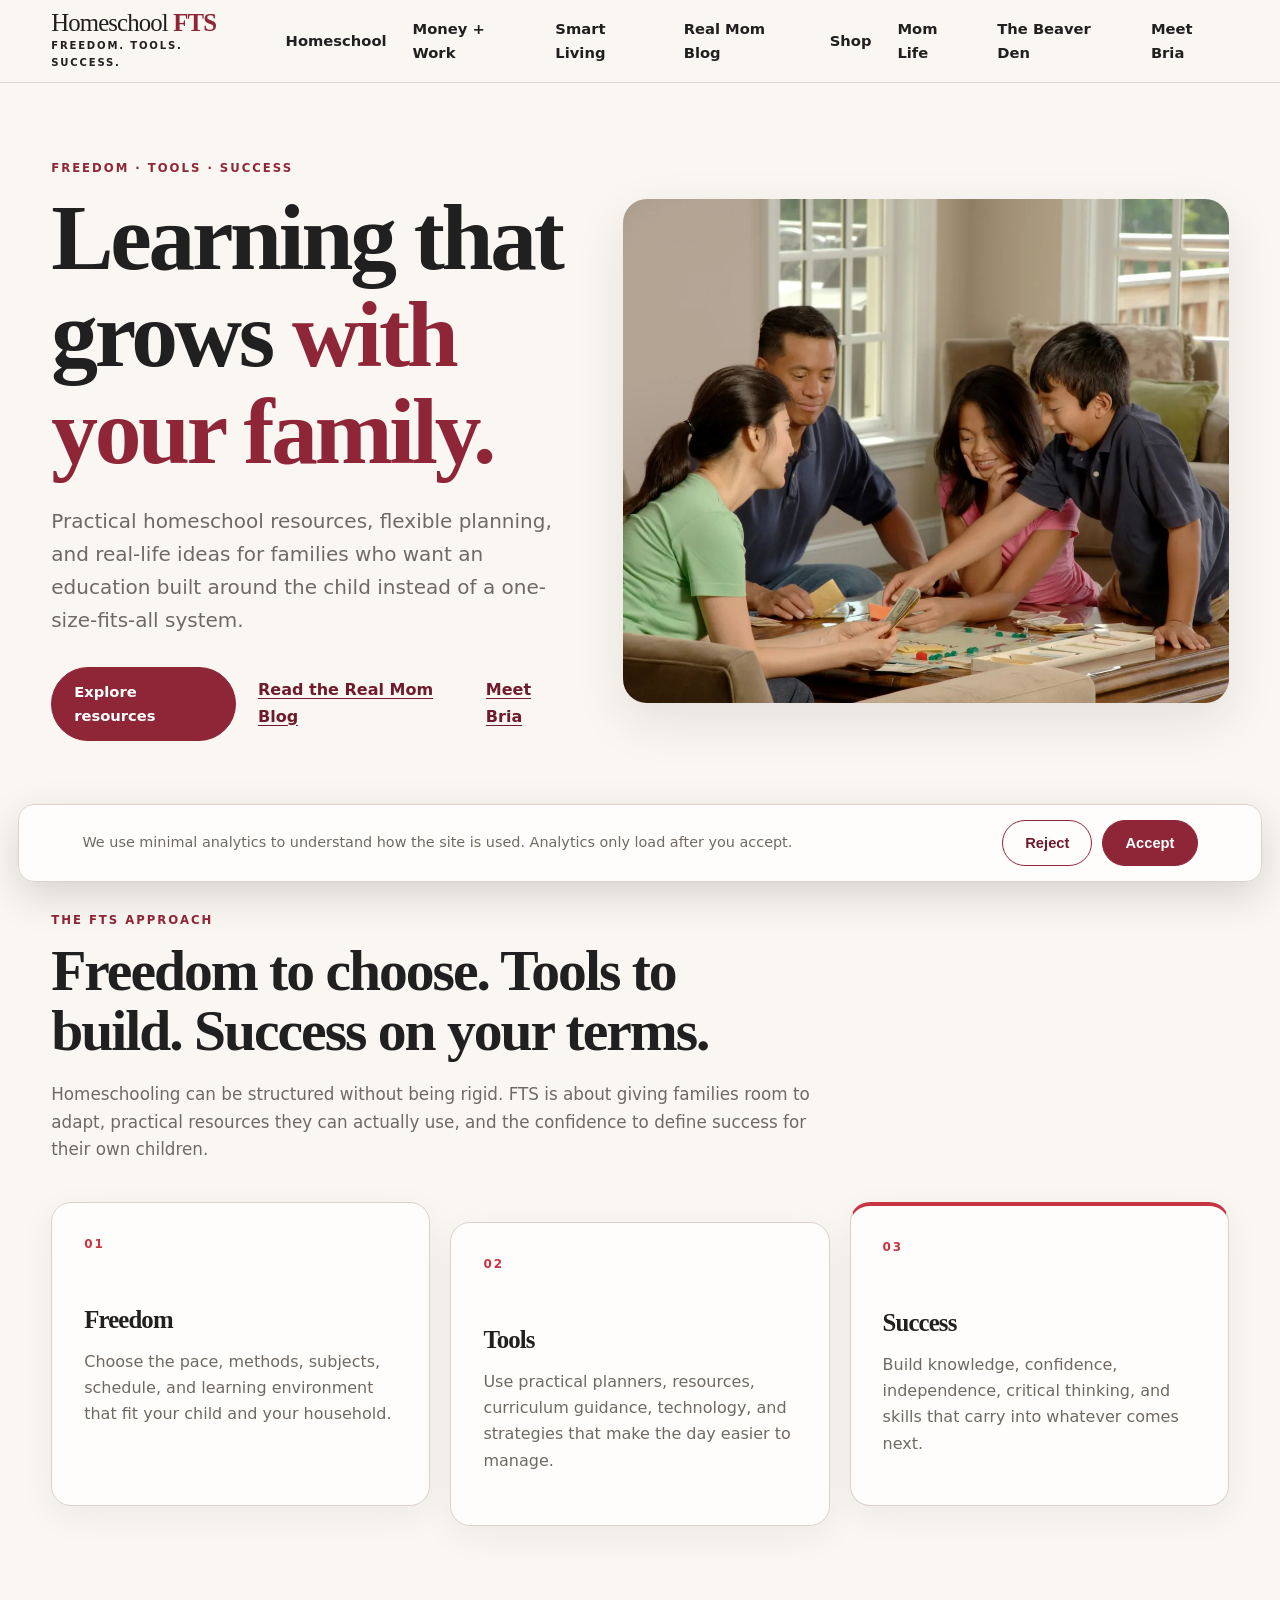
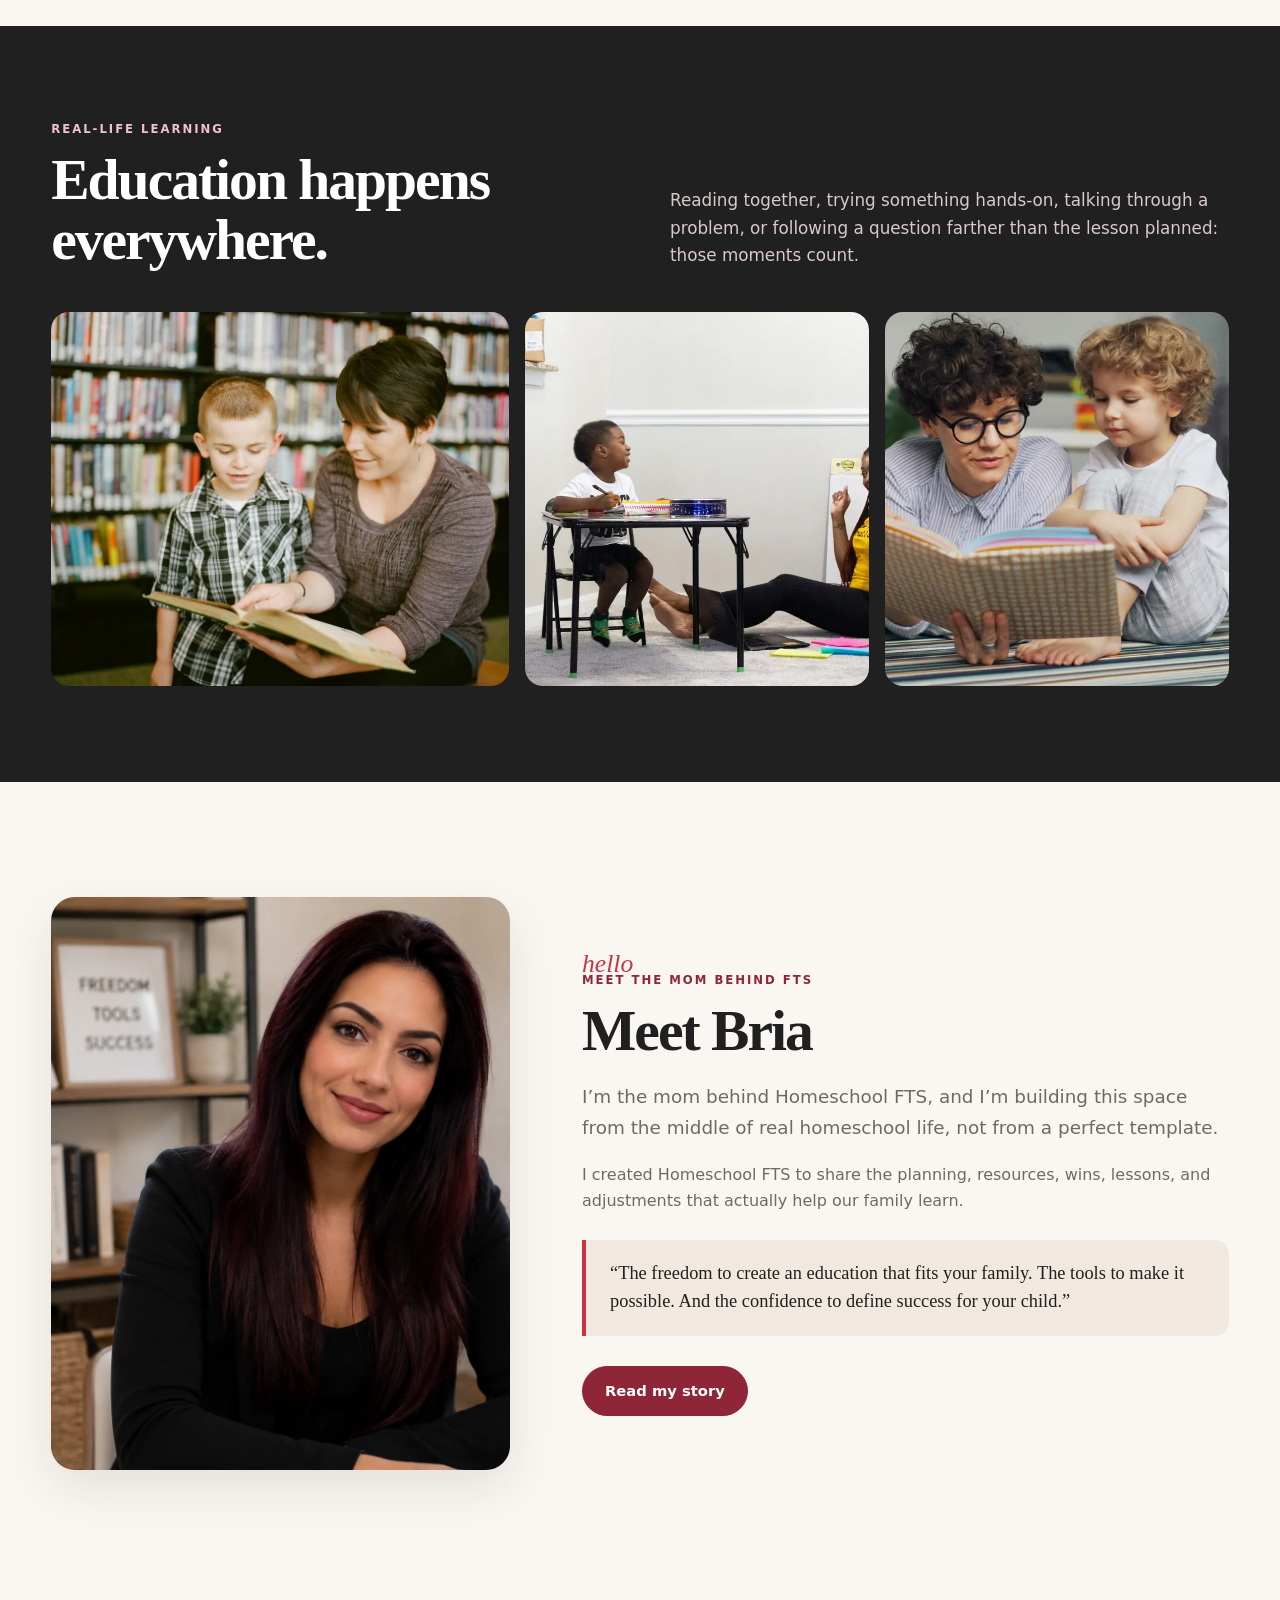
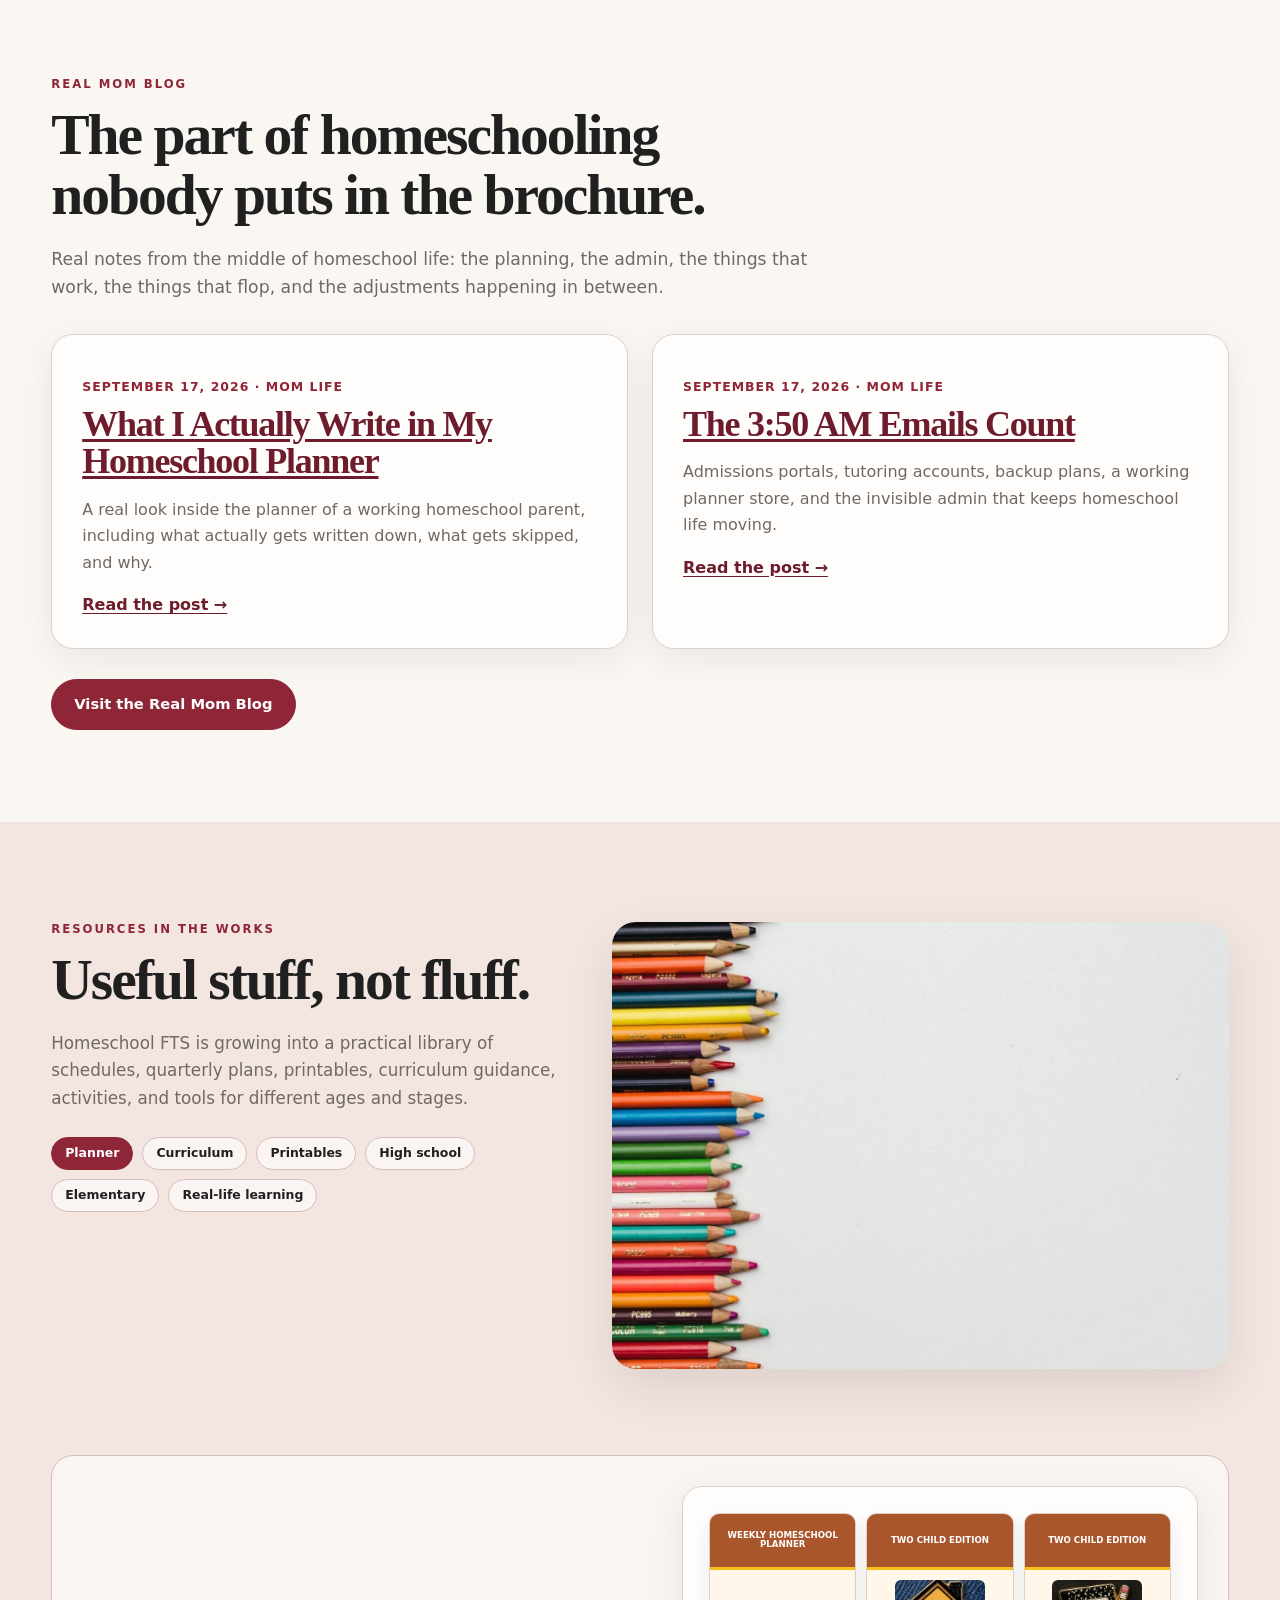
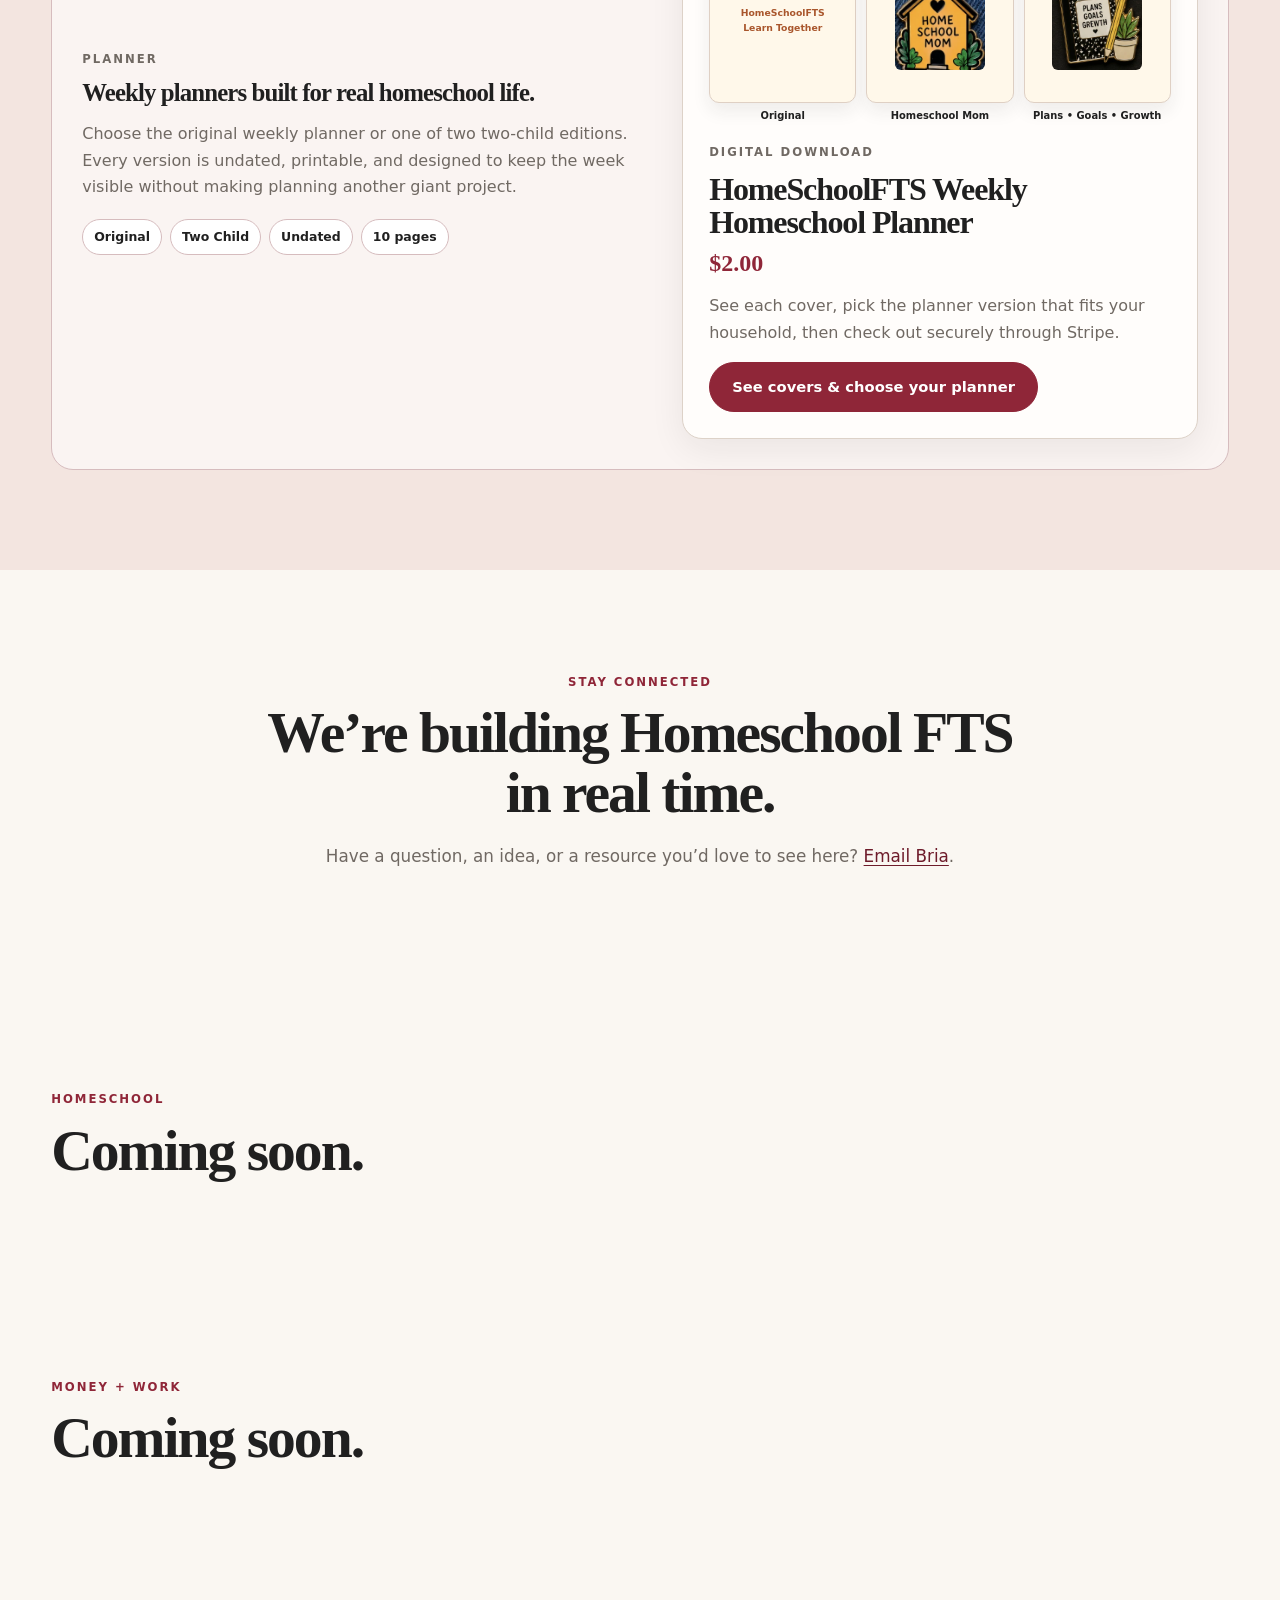
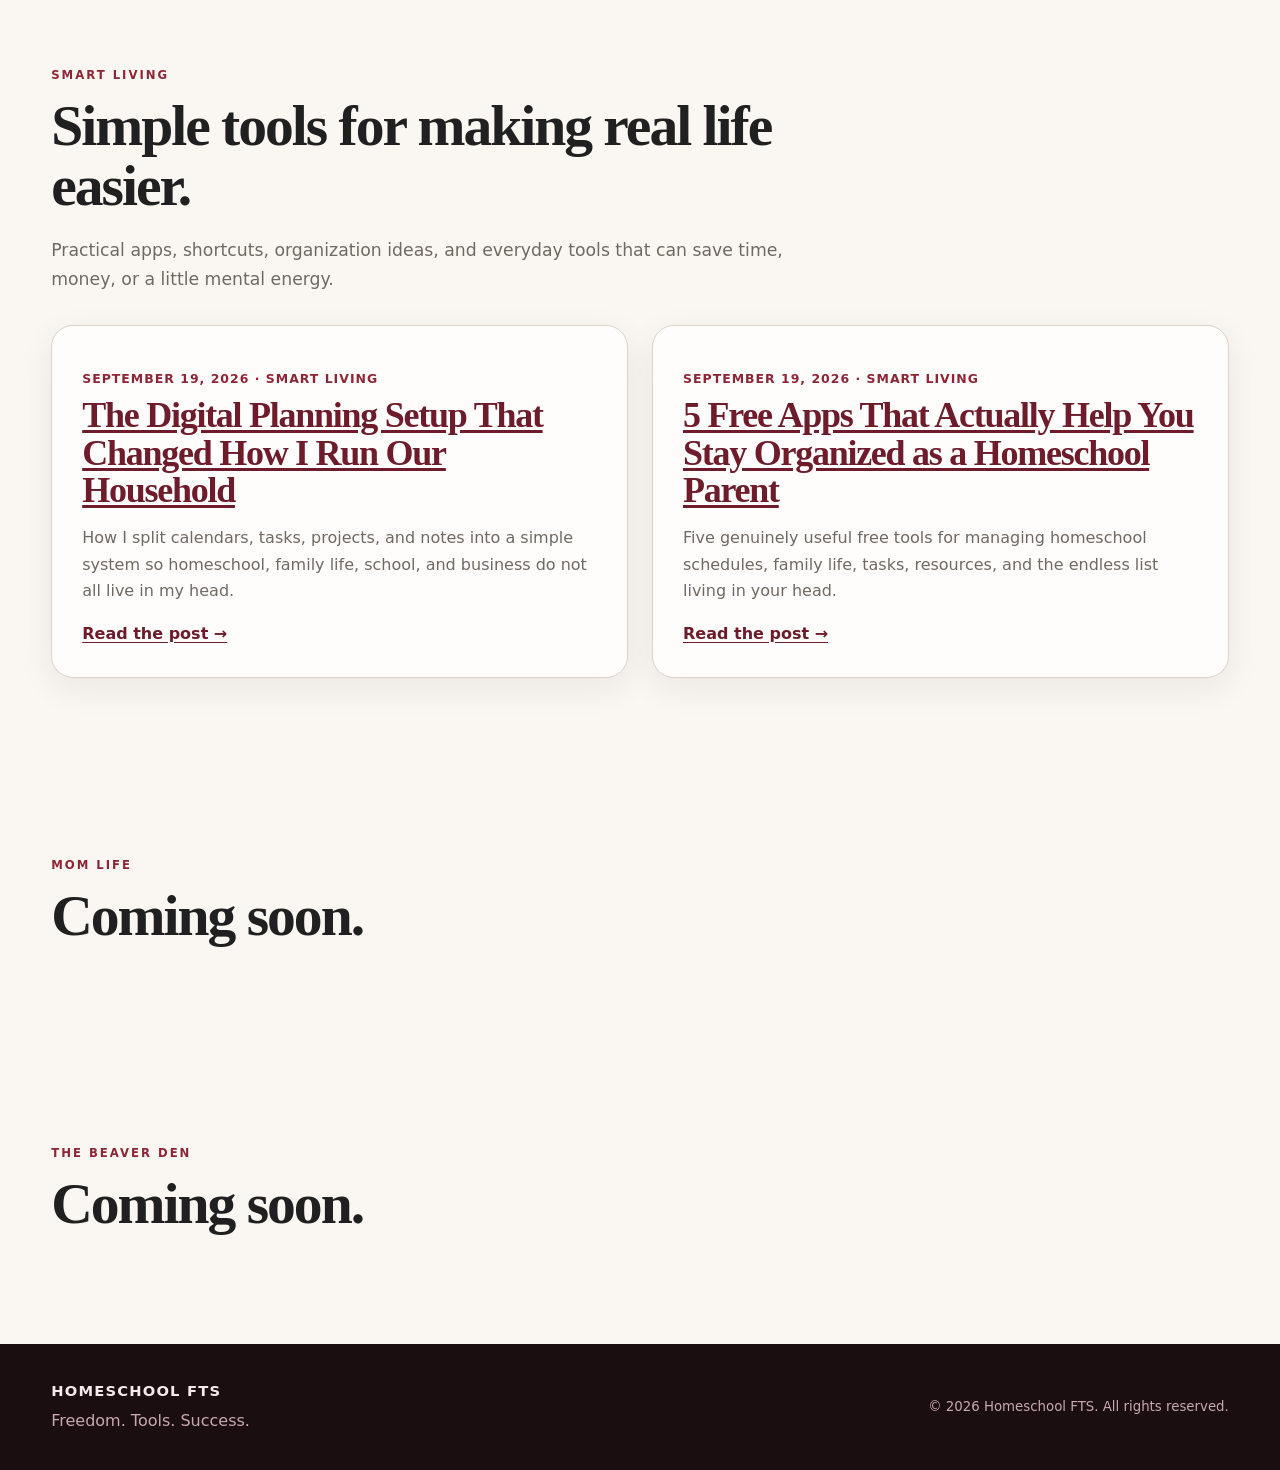
==== index.html @ 23684a12 "Feature digital planning post in Smart Living" ====
<!doctype html>
<html lang="en">
<head>
  <meta charset="utf-8">
  <meta name="viewport" content="width=device-width, initial-scale=1">
  <meta name="description" content="Homeschool FTS helps families build flexible, practical education around Freedom, Tools, and Success.">
  <link rel="canonical" href="https://homeschoolfts.com/">
  <meta name="theme-color" content="#152b26">

  <meta property="og:site_name" content="Homeschool FTS">
  <meta property="og:title" content="Homeschool FTS | Freedom. Tools. Success.">
  <meta property="og:description" content="Practical homeschooling built around your family, your child, and what actually works.">
  <meta property="og:type" content="website">
  <meta property="og:url" content="https://homeschoolfts.com/">
  <meta property="og:image" content="https://homeschoolfts.com/assets/images/og-image.jpg">
  <meta property="og:image:width" content="1200">
  <meta property="og:image:height" content="630">

  <meta name="twitter:card" content="summary_large_image">
  <meta name="twitter:title" content="Homeschool FTS | Freedom. Tools. Success.">
  <meta name="twitter:description" content="Practical homeschooling built around your family, your child, and what actually works.">
  <meta name="twitter:image" content="https://homeschoolfts.com/assets/images/og-image.jpg">

  <link rel="icon" href="/favicon.svg" type="image/svg+xml">
  <link rel="preload" href="/assets/css/style.css" as="style">
  <link rel="stylesheet" href="/assets/css/style.css">
  <title>Homeschool FTS | Freedom. Tools. Success.</title>
  <style>
    .resource-inner{align-items:start}
    .resource-tabs{display:flex;flex-wrap:wrap;gap:9px;margin:24px 0 0}
    .resource-tab{padding:8px 13px;border:1px solid #d6bcbe;border-radius:999px;background:rgba(255,255,255,.6);color:var(--ink);font:800 .78rem/1.2 Inter,ui-sans-serif,system-ui,-apple-system,BlinkMacSystemFont,"Segoe UI",sans-serif;cursor:pointer}
    .resource-tab[aria-selected="true"]{background:var(--burgundy);border-color:var(--burgundy);color:#fff}
    .resource-panel{grid-column:1/-1;margin-top:30px}
    .resource-panel[hidden]{display:none}
    .planner-panel{display:grid;grid-template-columns:1.05fr .95fr;gap:30px;align-items:center;padding:30px;background:rgba(255,255,255,.58);border:1px solid #d6bcbe;border-radius:22px}
    .planner-card{background:var(--surface);border:1px solid var(--line);border-radius:20px;padding:26px;box-shadow:0 10px 35px rgba(32,32,32,.07)}
    .planner-card h3{font-size:2rem;margin-bottom:8px}
    .planner-price{font:700 1.5rem/1 Georgia,"Times New Roman",serif;color:var(--burgundy);margin:12px 0 18px}
    .planner-badges{display:flex;flex-wrap:wrap;gap:8px;margin:18px 0}
    .planner-badges span{padding:7px 11px;border:1px solid #d6bcbe;border-radius:999px;background:#fff;color:var(--ink);font-size:.78rem;font-weight:800}
    .planner-card p,.planner-panel>div>p{color:var(--muted)}
    .planner-cover-strip{display:grid;grid-template-columns:repeat(3,1fr);gap:10px;margin:0 0 20px}.mini-planner{aspect-ratio:8.5/11;background:#fff8ea;border:1px solid #dfd0c4;border-radius:10px;overflow:hidden;box-shadow:0 8px 18px rgba(32,32,32,.08);position:relative}.mini-planner-top{height:30%;background:#a9562c;border-bottom:3px solid #f3bf19;color:#fff;display:grid;place-items:center;text-align:center;font-weight:900;font-size:.54rem;line-height:1.1;padding:5px}.mini-planner-body{padding:10px;display:grid;place-items:center}.mini-planner-body img{width:72%;aspect-ratio:1/1;object-fit:cover;border-radius:6px}.mini-planner.original .mini-planner-body{padding-top:24%;color:#a9562c;font-weight:900;font-size:.58rem;text-align:center}.mini-planner-label{display:block;text-align:center;font-size:.62rem;font-weight:800;margin-top:5px;color:var(--ink)}
    .future-panel{padding:28px;background:rgba(255,255,255,.45);border:1px dashed #d6bcbe;border-radius:18px;color:var(--muted)}
    .home-blog{padding:92px 0}
    .home-blog-head{max-width:780px}
    .home-blog-head p:last-child{color:var(--muted);font-size:1.08rem}
    .home-blog-grid{display:grid;grid-template-columns:repeat(2,minmax(0,1fr));gap:24px;margin-top:32px}
    .home-blog-card{background:var(--surface);border:1px solid var(--line);border-radius:22px;padding:30px;box-shadow:0 10px 35px rgba(32,32,32,.07)}
    .home-blog-card h3{font-size:clamp(1.65rem,3vw,2.25rem);margin:8px 0 12px}
    .home-blog-card p{color:var(--muted)}
    .home-blog-card .post-meta{font-size:.78rem;font-weight:800;letter-spacing:.08em;text-transform:uppercase;color:var(--burgundy);margin-bottom:8px}
    .home-blog-actions{margin-top:30px}
    @media(max-width:800px){.planner-panel,.home-blog-grid{grid-template-columns:1fr}}
  </style>
</head>
<body>
  <a class="skip-link" href="#content">Skip to content</a>

  <header class="site-header">
    <nav class="container site-nav" aria-label="Main navigation">
      <a class="brand" href="/" aria-label="Homeschool FTS home">
        <span class="brand-name">Homeschool <b>FTS</b></span>
        <span class="brand-tagline">Freedom. Tools. Success.</span>
      </a>
      <div class="nav-list">
        <a href="#homeschool">Homeschool</a>
        <a href="#money">Money + Work</a>
        <a href="#smart">Smart Living</a>
        <a href="/blog/">Real Mom Blog</a>
        <a href="/shop.html">Shop</a>
        <a href="#mom">Mom Life</a>
        <a href="#beaver-den">The Beaver Den</a>
        <a href="/about.html">Meet Bria</a>
      </div>
    </nav>
  </header>

  <main id="content">
    <section class="hero container" aria-labelledby="hero-title">
      <div class="hero-copy">
        <p class="eyebrow">FREEDOM · TOOLS · SUCCESS</p>
        <h1 id="hero-title">Learning that grows <em>with your family.</em></h1>
        <p class="lead">Practical homeschool resources, flexible planning, and real-life ideas for families who want an education built around the child instead of a one-size-fits-all system.</p>
        <div class="hero-actions">
          <a class="button" href="#resources">Explore resources</a>
          <a class="text-link" href="/blog/">Read the Real Mom Blog</a>
          <a class="text-link" href="/about.html">Meet Bria</a>
        </div>
      </div>
      <figure class="hero-photo media-frame">
        <img src="/assets/images/hero-family.webp" width="1400" height="1029" alt="A family learning together around a table at home" fetchpriority="high" decoding="async">
      </figure>
    </section>

    <section id="approach" class="pillars container" aria-labelledby="pillars-title">
      <div class="section-heading">
        <p class="eyebrow">THE FTS APPROACH</p>
        <h2 id="pillars-title">Freedom to choose. Tools to build. Success on your terms.</h2>
        <p>Homeschooling can be structured without being rigid. FTS is about giving families room to adapt, practical resources they can actually use, and the confidence to define success for their own children.</p>
      </div>

      <div class="grid pillars-grid">
        <article class="card pillar-card">
          <span class="card-number">01</span>
          <h3>Freedom</h3>
          <p>Choose the pace, methods, subjects, schedule, and learning environment that fit your child and your household.</p>
        </article>
        <article class="card pillar-card">
          <span class="card-number">02</span>
          <h3>Tools</h3>
          <p>Use practical planners, resources, curriculum guidance, technology, and strategies that make the day easier to manage.</p>
        </article>
        <article class="card pillar-card">
          <span class="card-number">03</span>
          <h3>Success</h3>
          <p>Build knowledge, confidence, independence, critical thinking, and skills that carry into whatever comes next.</p>
        </article>
      </div>
    </section>

    <section class="story-band" aria-labelledby="real-life-title">
      <div class="container story-intro">
        <div>
          <p class="eyebrow eyebrow-light">REAL-LIFE LEARNING</p>
          <h2 id="real-life-title">Education happens everywhere.</h2>
        </div>
        <p>Reading together, trying something hands-on, talking through a problem, or following a question farther than the lesson planned: those moments count.</p>
      </div>
      <div class="container photo-grid">
        <figure class="photo-tile photo-tile-tall">
          <img src="/assets/images/learning-library.webp" width="932" height="760" loading="lazy" decoding="async" alt="An adult reading a book with a child in a library">
        </figure>
        <figure class="photo-tile">
          <img src="/assets/images/learning-floor.webp" width="933" height="760" loading="lazy" decoding="async" alt="An adult and child doing a hands-on learning activity together">
        </figure>
        <figure class="photo-tile">
          <img src="/assets/images/learning-reading.webp" width="1000" height="563" loading="lazy" decoding="async" alt="An adult reading a colorful book with a young child at home">
        </figure>
      </div>
    </section>

    <section class="meet container" aria-labelledby="meet-title">
      <figure class="meet-photo media-frame">
        <img src="/assets/images/bria.webp" width="960" height="1200" loading="lazy" decoding="async" alt="Bria, founder of Homeschool FTS, seated in a warm home office">
      </figure>
      <div class="meet-copy">
        <p class="script-accent" aria-hidden="true">hello</p>
        <p class="eyebrow">MEET THE MOM BEHIND FTS</p>
        <h2 id="meet-title">Meet Bria</h2>
        <p class="intro-line">I’m the mom behind Homeschool FTS, and I’m building this space from the middle of real homeschool life, not from a perfect template.</p>
        <p>I created Homeschool FTS to share the planning, resources, wins, lessons, and adjustments that actually help our family learn.</p>
        <blockquote>“The freedom to create an education that fits your family. The tools to make it possible. And the confidence to define success for your child.”</blockquote>
        <a class="button" href="/about.html">Read my story</a>
      </div>
    </section>

    <section class="home-blog container" aria-labelledby="home-blog-title">
      <div class="home-blog-head">
        <p class="eyebrow">REAL MOM BLOG</p>
        <h2 id="home-blog-title">The part of homeschooling nobody puts in the brochure.</h2>
        <p>Real notes from the middle of homeschool life: the planning, the admin, the things that work, the things that flop, and the adjustments happening in between.</p>
      </div>
      <div class="home-blog-grid">
        <article class="home-blog-card">
          <p class="post-meta">September 17, 2026 · Mom Life</p>
          <h3><a href="/blog/what-i-actually-write-in-my-homeschool-planner.html">What I Actually Write in My Homeschool Planner</a></h3>
          <p>A real look inside the planner of a working homeschool parent, including what actually gets written down, what gets skipped, and why.</p>
          <a class="text-link" href="/blog/what-i-actually-write-in-my-homeschool-planner.html">Read the post →</a>
        </article>
        <article class="home-blog-card">
          <p class="post-meta">September 17, 2026 · Mom Life</p>
          <h3><a href="/blog/the-350-am-emails-count.html">The 3:50 AM Emails Count</a></h3>
          <p>Admissions portals, tutoring accounts, backup plans, a working planner store, and the invisible admin that keeps homeschool life moving.</p>
          <a class="text-link" href="/blog/the-350-am-emails-count.html">Read the post →</a>
        </article>
      </div>
      <div class="home-blog-actions">
        <a class="button" href="/blog/">Visit the Real Mom Blog</a>
      </div>
    </section>

    <section id="resources" class="resource-feature" aria-labelledby="resources-title">
      <div class="container resource-inner">
        <div class="resource-copy">
          <p class="eyebrow">RESOURCES IN THE WORKS</p>
          <h2 id="resources-title">Useful stuff, not fluff.</h2>
          <p>Homeschool FTS is growing into a practical library of schedules, quarterly plans, printables, curriculum guidance, activities, and tools for different ages and stages.</p>
          <div class="resource-tabs" role="tablist" aria-label="Resource categories">
            <button class="resource-tab" id="tab-planner" type="button" role="tab" aria-selected="true" aria-controls="panel-planner">Planner</button>
            <button class="resource-tab" id="tab-curriculum" type="button" role="tab" aria-selected="false" aria-controls="panel-curriculum">Curriculum</button>
            <button class="resource-tab" id="tab-printables" type="button" role="tab" aria-selected="false" aria-controls="panel-printables">Printables</button>
            <button class="resource-tab" id="tab-highschool" type="button" role="tab" aria-selected="false" aria-controls="panel-highschool">High school</button>
            <button class="resource-tab" id="tab-elementary" type="button" role="tab" aria-selected="false" aria-controls="panel-elementary">Elementary</button>
            <button class="resource-tab" id="tab-reallife" type="button" role="tab" aria-selected="false" aria-controls="panel-reallife">Real-life learning</button>
          </div>
        </div>
        <figure class="resource-photo media-frame">
          <img src="/assets/images/pencils.webp" width="1400" height="933" loading="lazy" decoding="async" alt="Colorful pencils arranged beside a clean white workspace">
        </figure>

        <div class="resource-panel" id="panel-planner" role="tabpanel" aria-labelledby="tab-planner">
          <div class="planner-panel">
            <div>
              <p class="eyebrow">PLANNER</p>
              <h3>Weekly planners built for real homeschool life.</h3>
              <p>Choose the original weekly planner or one of two two-child editions. Every version is undated, printable, and designed to keep the week visible without making planning another giant project.</p>
              <div class="planner-badges"><span>Original</span><span>Two Child</span><span>Undated</span><span>10 pages</span></div>
            </div>
            <article class="planner-card">
              <div class="planner-cover-strip" aria-label="Planner cover previews">
                <div><div class="mini-planner original"><div class="mini-planner-top">WEEKLY HOMESCHOOL PLANNER</div><div class="mini-planner-body">HomeSchoolFTS<br>Learn Together</div></div><span class="mini-planner-label">Original</span></div>
                <div><div class="mini-planner"><div class="mini-planner-top">TWO CHILD EDITION</div><div class="mini-planner-body"><img src="/assets/images/pin-homeschool-mom.webp" alt="Homeschool Mom planner cover art"></div></div><span class="mini-planner-label">Homeschool Mom</span></div>
                <div><div class="mini-planner"><div class="mini-planner-top">TWO CHILD EDITION</div><div class="mini-planner-body"><img src="/assets/images/pin-goals-growth.webp" alt="Plans Goals Growth planner cover art"></div></div><span class="mini-planner-label">Plans • Goals • Growth</span></div>
              </div>
              <p class="eyebrow">DIGITAL DOWNLOAD</p>
              <h3>HomeSchoolFTS Weekly Homeschool Planner</h3>
              <div class="planner-price">$2.00</div>
              <p>See each cover, pick the planner version that fits your household, then check out securely through Stripe.</p>
              <a class="button" href="/shop.html">See covers & choose your planner</a>
            </article>
          </div>
        </div>
        <div class="resource-panel" id="panel-curriculum" role="tabpanel" aria-labelledby="tab-curriculum" hidden>
          <div class="planner-panel">
            <div>
              <p class="eyebrow">CURRICULUM · GRADE 3 GEOGRAPHY</p>
              <h3>Explore the world one section at a time.</h3>
              <p>This complete 12-page curriculum pack is built for curious explorers ages 8–9. It covers continents and oceans, continent deep dives, Antarctica, landforms and bodies of water, geography vocabulary, compass directions, map keys, map scale, and a final review quiz with an answer key.</p>
              <div class="planner-badges"><span>Grade 3</span><span>Ages 8–9</span><span>12 pages</span><span>Printable PDF</span><span>Answer key</span></div>
            </div>
            <article class="planner-card">
              <div class="planner-cover-strip" aria-label="Grade 3 Geography curriculum preview">
                <div><div class="mini-planner original"><div class="mini-planner-top">GRADE 3 GEOGRAPHY</div><div class="mini-planner-body">Complete Curriculum Pack<br><br>Ages 8–9</div></div><span class="mini-planner-label">Digital curriculum</span></div>
              </div>
              <p class="eyebrow">DIGITAL CURRICULUM DOWNLOAD</p>
              <h3>Grade 3 Geography Complete Curriculum Pack</h3>
              <div class="planner-price">$10.00</div>
              <p>Continents, oceans, landmarks, landforms, map skills, vocabulary, practice activities, a 30-question final review, and a parent answer key in one printable pack.</p>
              <a class="button" href="https://buy.stripe.com/5kQ9AT3Xucql2aDeiSaIM05">Buy Grade 3 Geography for $10</a>
            </article>
          </div>
        </div>
        <div class="resource-panel" id="panel-printables" role="tabpanel" aria-labelledby="tab-printables" hidden>
          <article class="planner-card">
            <p class="eyebrow">PRINTABLES · FREE PREVIEW</p>
            <h3>Grade 3 Geography Mini Pack</h3>
            <p>Try a free 3-page preview with a continents and oceans reference, a continent-labeling activity, and a true-or-false geography quiz.</p>
            <div class="planner-badges"><span>Grade 3</span><span>3 pages</span><span>Free PDF</span><span>Geography</span></div>
            <a class="button" href="/assets/downloads/grade-3-geography-mini-pack-preview.pdf" download>Download the free mini pack</a>
          </article>
        </div>
        <div class="resource-panel" id="panel-highschool" role="tabpanel" aria-labelledby="tab-highschool" hidden>
          <article class="planner-card">
            <p class="eyebrow">HIGH SCHOOL · FREE PRINTABLE</p>
            <h3>High School Credit Tracker</h3>
            <p>Keep yearly credit totals for grades 9–12, your graduation goal, and notes together in one printable tracker.</p>
            <div class="planner-badges"><span>Grades 9–12</span><span>2-page PDF</span><span>Free download</span></div>
            <a class="button" href="/assets/downloads/high-school-credit-tracker.pdf" download>Download the credit tracker (PDF)</a>
          </article>
        </div>
        <div class="resource-panel future-panel" id="panel-elementary" role="tabpanel" aria-labelledby="tab-elementary" hidden>Elementary resources are in the works.</div>
        <div class="resource-panel future-panel" id="panel-reallife" role="tabpanel" aria-labelledby="tab-reallife" hidden>Real-life learning resources are in the works.</div>
      </div>
    </section>

    <section id="contact" class="contact container">
      <p class="eyebrow">STAY CONNECTED</p>
      <h2>We’re building Homeschool FTS in real time.</h2>
      <p>Have a question, an idea, or a resource you’d love to see here? <a href="mailto:BriaS@HomeSchoolFTS.com">Email Bria</a>.</p>
    </section>

    <section id="homeschool" class="section container">
      <p class="eyebrow">HOMESCHOOL</p>
      <h2>Coming soon.</h2>
    </section>

    <section id="money" class="section container">
      <p class="eyebrow">MONEY + WORK</p>
      <h2>Coming soon.</h2>
    </section>

    <section id="smart" class="section container" aria-labelledby="smart-title">
      <div class="home-blog-head">
        <p class="eyebrow">SMART LIVING</p>
        <h2 id="smart-title">Simple tools for making real life easier.</h2>
        <p>Practical apps, shortcuts, organization ideas, and everyday tools that can save time, money, or a little mental energy.</p>
      </div>
      <div class="home-blog-grid">
        <article class="home-blog-card">
          <p class="post-meta">September 19, 2026 · Smart Living</p>
          <h3><a href="/smart-living/digital-planning-setup-household.html">The Digital Planning Setup That Changed How I Run Our Household</a></h3>
          <p>How I split calendars, tasks, projects, and notes into a simple system so homeschool, family life, school, and business do not all live in my head.</p>
          <a class="text-link" href="/smart-living/digital-planning-setup-household.html">Read the post →</a>
        </article>
        <article class="home-blog-card">
          <p class="post-meta">September 19, 2026 · Smart Living</p>
          <h3><a href="/smart-living/5-free-apps-homeschool-parents-organized.html">5 Free Apps That Actually Help You Stay Organized as a Homeschool Parent</a></h3>
          <p>Five genuinely useful free tools for managing homeschool schedules, family life, tasks, resources, and the endless list living in your head.</p>
          <a class="text-link" href="/smart-living/5-free-apps-homeschool-parents-organized.html">Read the post →</a>
        </article>
      </div>
    </section>

    <section id="mom" class="section container">
      <p class="eyebrow">MOM LIFE</p>
      <h2>Coming soon.</h2>
    </section>

    <section id="beaver-den" class="section container">
      <p class="eyebrow">THE BEAVER DEN</p>
      <h2>Coming soon.</h2>
    </section>
  </main>

  <footer class="footer">
    <div class="container footer-inner">
      <div>
        <strong>HOMESCHOOL FTS</strong>
        <span>Freedom. Tools. Success.</span>
      </div>
      <small>© 2026 Homeschool FTS. All rights reserved.</small>
    </div>
  </footer>

  <script type="application/ld+json">
  {
    "@context": "https://schema.org",
    "@type": "Organization",
    "name": "Homeschool FTS",
    "url": "https://homeschoolfts.com",
    "email": "mailto:BriaS@HomeSchoolFTS.com"
  }
  </script>

  <div id="cookie-consent" class="cookie-consent" aria-live="polite" hidden>
    <div class="cookie-inner container">
      <p>We use minimal analytics to understand how the site is used. Analytics only load after you accept.</p>
      <div class="cookie-actions">
        <button id="cookie-reject" class="button button-secondary" type="button">Reject</button>
        <button id="cookie-accept" class="button" type="button">Accept</button>
      </div>
    </div>
  </div>

  <script>
    (() => {
      const tabs = [...document.querySelectorAll('.resource-tab')];
      const panels = [...document.querySelectorAll('.resource-panel')];
      tabs.forEach((tab) => {
        tab.addEventListener('click', () => {
          tabs.forEach((item) => item.setAttribute('aria-selected', String(item === tab)));
          panels.forEach((panel) => { panel.hidden = panel.id !== tab.getAttribute('aria-controls'); });
        });
      });

      const id = 'G-YSH75MQR8G';
      const key = 'homeschoolfts_analytics';
      const banner = document.getElementById('cookie-consent');
      const loadAnalytics = () => {
        if (window.gtagLoaded) return;
        const script = document.createElement('script');
        script.src = `https://www.googletagmanager.com/gtag/js?id=${id}`;
        script.async = true;
        document.head.appendChild(script);
        window.dataLayer = window.dataLayer || [];
        window.gtag = (...args) => window.dataLayer.push(args);
        window.gtag('js', new Date());
        window.gtag('config', id, { anonymize_ip: true });
        window.gtagLoaded = true;
      };
      const consent = localStorage.getItem(key);
      if (consent === 'granted') loadAnalytics();
      else if (consent !== 'denied') banner.hidden = false;
      document.getElementById('cookie-accept').addEventListener('click', () => {
        localStorage.setItem(key, 'granted');
        loadAnalytics();
        banner.hidden = true;
      });
      document.getElementById('cookie-reject').addEventListener('click', () => {
        localStorage.setItem(key, 'denied');
        banner.hidden = true;
      });
    })();
  </script>
</body>
</html>
---- assets/css/style.css ----
:root {
  --cream: #faf7f2;
  --surface: #fffdfb;
  --surface-2: #f1e9df;
  --ink: #202020;
  --text: #2b2320;
  --muted: #706963;
  --burgundy: #8f2638;
  --burgundy-dark: #6e1c2b;
  --red: #c73545;
  --rose-soft: #f0c2c8;
  --line: #ddd2c8;
  --white: #ffffff;
  --max: 1180px;
  --radius: 24px;
  --shadow: 0 18px 50px rgba(32, 32, 32, .1);
}

* { box-sizing: border-box; }
html { scroll-behavior: smooth; }
body {
  margin: 0;
  background: var(--cream);
  color: var(--text);
  font-family: Inter, ui-sans-serif, system-ui, -apple-system, BlinkMacSystemFont, "Segoe UI", sans-serif;
  line-height: 1.65;
  text-rendering: optimizeLegibility;
}
img { display: block; max-width: 100%; height: auto; }
figure { margin: 0; }
a { color: var(--burgundy-dark); text-underline-offset: 3px; }
a:hover, a:focus-visible { color: var(--burgundy); }
button, a { -webkit-tap-highlight-color: transparent; }
.container { width: min(92%, var(--max)); margin-inline: auto; }

.skip-link {
  position: absolute;
  left: -9999px;
  top: 10px;
  z-index: 100;
}
.skip-link:focus {
  left: 10px;
  padding: 8px 12px;
  background: var(--ink);
  color: #fff;
  border-radius: 8px;
}

.site-header {
  position: sticky;
  top: 0;
  z-index: 30;
  background: rgba(250, 247, 242, .94);
  border-bottom: 1px solid rgba(221, 210, 200, .85);
  backdrop-filter: blur(12px);
}
.site-nav {
  min-height: 82px;
  display: flex;
  align-items: center;
  justify-content: space-between;
  gap: 32px;
}
.brand {
  display: inline-grid;
  gap: 2px;
  color: var(--ink);
  text-decoration: none;
}
.brand-name {
  font: 500 1.55rem/1.05 Georgia, "Times New Roman", serif;
  letter-spacing: -.035em;
}
.brand-name b { color: var(--burgundy); font-weight: 600; }
.brand-tagline {
  font-size: .63rem;
  font-weight: 800;
  letter-spacing: .18em;
  text-transform: uppercase;
}
.nav-list { display: flex; align-items: center; gap: 26px; }
.nav-list a {
  color: var(--ink);
  font-size: .92rem;
  font-weight: 700;
  text-decoration: none;
  position: relative;
}
.nav-list a::after {
  content: "";
  position: absolute;
  left: 0;
  right: 100%;
  bottom: -6px;
  height: 1px;
  background: var(--red);
  transition: right .3s ease;
}
.nav-list a:hover::after { right: 0; }
.nav-list a[aria-current="page"], .nav-list a:hover { color: var(--red); }

h1, h2, h3 {
  margin-top: 0;
  color: var(--ink);
  font-family: Georgia, "Times New Roman", serif;
  line-height: 1.04;
  letter-spacing: -.035em;
}
h1 { font-size: clamp(3.1rem, 7.3vw, 6.4rem); margin-bottom: 24px; }
h2 { font-size: clamp(2.2rem, 4.5vw, 4rem); margin-bottom: 20px; }
h3 { font-size: 1.55rem; margin-bottom: 10px; }
h1 em { color: var(--burgundy); font-style: normal; }
.eyebrow {
  margin: 0 0 14px;
  color: var(--burgundy);
  font-size: .73rem;
  font-weight: 900;
  line-height: 1.2;
  letter-spacing: .17em;
  text-transform: uppercase;
}
.eyebrow-light { color: #f0c2c8; }
.script-accent {
  margin: 0 0 -4px;
  color: var(--red);
  font: italic 1.6rem/1 Georgia, "Times New Roman", serif;
}
.lead { color: var(--muted); font-size: clamp(1.06rem, 1.8vw, 1.25rem); }

.button {
  display: inline-flex;
  align-items: center;
  justify-content: center;
  min-height: 46px;
  padding: 12px 22px;
  border: 1px solid var(--burgundy);
  border-radius: 999px;
  background: var(--burgundy);
  color: #fff;
  font-size: .92rem;
  font-weight: 800;
  text-decoration: none;
  cursor: pointer;
  transition: transform .25s cubic-bezier(.2,.8,.2,1), background-color .25s ease, border-color .25s ease, box-shadow .25s ease;
}
.button:hover, .button:focus-visible {
  background: var(--red);
  border-color: var(--red);
  color: #fff;
  transform: translateY(-3px);
  box-shadow: 0 10px 25px rgba(143,38,56,.22);
}
.button-secondary { background: transparent; color: var(--burgundy-dark); }
.button-secondary:hover, .button-secondary:focus-visible { background: var(--surface-2); color: var(--ink); }
.text-link { font-weight: 800; }
.media-frame { overflow: hidden; border-radius: var(--radius); box-shadow: var(--shadow); }
.media-frame img { width: 100%; height: 100%; object-fit: cover; }

.hero {
  min-height: 690px;
  padding: 78px 0 100px;
  display: grid;
  grid-template-columns: .92fr 1.08fr;
  gap: 56px;
  align-items: center;
  perspective: 1200px;
}
.hero-copy { max-width: 600px; }
.hero .lead { margin: 0 0 30px; }
.hero-actions { display: flex; align-items: center; gap: 22px; }
.hero-photo {
  aspect-ratio: 1.2 / 1;
  animation: heroFloat 7s ease-in-out infinite;
  transition: transform .5s cubic-bezier(.2,.8,.2,1), box-shadow .5s ease;
}
.hero-photo:hover {
  transform: translateY(-6px) scale(1.015);
  box-shadow: 0 26px 60px rgba(32,32,32,.16);
}
.hero-photo img { object-position: center; transition: transform .6s ease; }
.hero-photo:hover img { transform: scale(1.04); }

@keyframes heroFloat {
  0%, 100% { transform: translateY(0); }
  50% { transform: translateY(-10px); }
}

.pillars { padding: 72px 0 120px; }
.section-heading { max-width: 760px; margin-bottom: 38px; }
.section-heading > p:last-child { color: var(--muted); font-size: 1.05rem; }
.grid { display: grid; }
.pillars-grid { grid-template-columns: repeat(3, 1fr); gap: 20px; }
.card {
  background: var(--surface);
  border: 1px solid var(--line);
  border-radius: 20px;
  box-shadow: 0 10px 35px rgba(32, 32, 32, .06);
  transition: transform .4s cubic-bezier(.2,.8,.2,1), box-shadow .4s ease;
}
.pillar-card { min-height: 285px; padding: 32px; }
.pillar-card:nth-child(2) { transform: translateY(20px); }
.pillar-card:nth-child(3) { border-top: 4px solid var(--red); }
.pillar-card:hover {
  transform: translateY(-8px);
  box-shadow: 0 20px 45px rgba(143,38,56,.14);
}
.pillar-card:nth-child(2):hover { transform: translateY(12px); }
.card-number {
  display: block;
  margin-bottom: 52px;
  color: var(--red);
  font-size: .75rem;
  font-weight: 900;
  letter-spacing: .16em;
}
.pillar-card p { color: var(--muted); }

.story-band { padding: 96px 0; background: var(--ink); color: #f2e6e6; }
.story-intro {
  display: grid;
  grid-template-columns: 1fr 1fr;
  gap: 60px;
  align-items: end;
  margin-bottom: 42px;
}
.story-intro h2 { margin-bottom: 0; color: #fff; }
.story-intro > p { margin: 0; color: #d9c9c9; font-size: 1.05rem; }
.photo-grid {
  display: grid;
  grid-template-columns: 1.2fr .9fr .9fr;
  gap: 16px;
}
.photo-tile { min-height: 340px; overflow: hidden; border-radius: 18px; }
.photo-tile img { width: 100%; height: 100%; object-fit: cover; transition: transform .5s cubic-bezier(.2,.8,.2,1); }
.photo-tile:hover img { transform: scale(1.06) rotate(.3deg); }
.photo-tile-tall img { object-position: center; }

.meet {
  padding: 115px 0;
  display: grid;
  grid-template-columns: .83fr 1.17fr;
  gap: 72px;
  align-items: center;
}
.meet-photo {
  aspect-ratio: 4 / 5;
  transition: transform .5s cubic-bezier(.2,.8,.2,1), box-shadow .5s ease;
}
.meet-photo:hover {
  transform: translateY(-6px);
  box-shadow: 0 24px 55px rgba(32,32,32,.15);
}
.meet-photo img { object-position: center top; }
.meet-copy { max-width: 650px; }
.meet-copy h2 { margin-bottom: 22px; }
.intro-line { font-size: 1.15rem; color: var(--ink); }
.meet-copy > p:not(.eyebrow):not(.script-accent) { color: var(--muted); }
blockquote {
  margin: 26px 0 30px;
  padding: 20px 24px;
  border-left: 4px solid var(--red);
  background: var(--surface-2);
  border-radius: 0 14px 14px 0;
  color: var(--ink);
  font-family: Georgia, "Times New Roman", serif;
  font-size: 1.15rem;
  line-height: 1.5;
}

.resource-feature { padding: 100px 0; background: #f3e5e0; }
.resource-inner {
  display: grid;
  grid-template-columns: .9fr 1.1fr;
  gap: 56px;
  align-items: center;
}
.resource-copy p:not(.eyebrow) { color: var(--muted); font-size: 1.05rem; }
.resource-tags { display: flex; flex-wrap: wrap; gap: 9px; margin-top: 24px; }
.resource-tags span {
  padding: 7px 12px;
  border: 1px solid #d6bcbe;
  border-radius: 999px;
  background: rgba(255,255,255,.6);
  color: var(--ink);
  font-size: .78rem;
  font-weight: 800;
}
.resource-photo {
  aspect-ratio: 1.38 / 1;
  transition: transform .5s cubic-bezier(.2,.8,.2,1);
}
.resource-photo:hover { transform: translateY(-6px); }
.resource-photo img { object-position: center; }

.contact { max-width: 800px; padding: 105px 0 115px; text-align: center; }
.contact p:not(.eyebrow) { color: var(--muted); font-size: 1.05rem; }

.section { padding: 90px 0; }

/* About page */
.about-hero {
  padding: 76px 0 96px;
  display: grid;
  grid-template-columns: .82fr 1.18fr;
  gap: 72px;
  align-items: center;
}
.about-portrait {
  aspect-ratio: 4 / 5;
  animation: heroFloat 8s ease-in-out infinite;
  transition: transform .5s cubic-bezier(.2,.8,.2,1), box-shadow .5s ease;
}
.about-portrait:hover {
  transform: translateY(-6px) scale(1.015);
  box-shadow: 0 26px 60px rgba(32,32,32,.16);
}
.about-portrait img { object-position: center top; }
.about-hero h1 { font-size: clamp(3.5rem, 7vw, 6rem); }
.about-lead { color: var(--ink); font-size: 1.2rem; }
.about-hero-copy > p:not(.eyebrow):not(.script-accent) { color: var(--muted); }
.about-story { padding: 92px 0; background: var(--ink); color: #ecdcdc; }
.story-columns { display: grid; grid-template-columns: .78fr 1.22fr; gap: 86px; }
.about-story h2 { color: #fff; }
.story-copy p { margin-top: 0; color: #d9c9c9; font-size: 1.05rem; }
.story-copy strong { color: #fff; }
.welcome-line { margin-top: 28px !important; color: #fff !important; font: italic 1.35rem/1.5 Georgia, "Times New Roman", serif; }
.mindset { padding: 105px 0; }
.pin-grid { display: grid; grid-template-columns: repeat(4, 1fr); gap: 20px; }
.pin-grid figure {
  min-height: 270px;
  display: grid;
  place-items: center;
  padding: 22px;
  background: #161616;
  border-radius: 18px;
  box-shadow: 0 10px 28px rgba(0,0,0,.1);
  transition: transform .4s cubic-bezier(.2,.8,.2,1);
}
.pin-grid figure:hover { transform: translateY(-6px); }
.pin-grid img { max-height: 220px; width: auto; border-radius: 10px; }
.about-cta { padding: 70px 0; background: var(--rose-soft); }
.cta-inner { display: flex; align-items: center; justify-content: space-between; gap: 40px; }
.cta-inner h2 { max-width: 760px; margin-bottom: 12px; }
.cta-inner p:not(.eyebrow) { margin-bottom: 0; color: #6c3c3c; }

.footer { background: #1a0e10; color: #f5eaea; }
.footer-inner { min-height: 126px; display: flex; align-items: center; justify-content: space-between; gap: 22px; }
.footer-inner > div { display: grid; gap: 5px; }
.footer-inner strong { font-size: .92rem; letter-spacing: .08em; }
.footer-inner span, .footer small { color: #c8a8ac; }

.cookie-consent {
  position: fixed;
  left: 18px;
  right: 18px;
  bottom: 18px;
  z-index: 50;
  padding: 15px;
  background: rgba(255,253,251,.985);
  border: 1px solid var(--line);
  border-radius: 16px;
  box-shadow: 0 14px 40px rgba(0,0,0,.14);
}
.cookie-consent[hidden] { display: none; }
.cookie-inner { display: flex; align-items: center; justify-content: space-between; gap: 22px; }
.cookie-inner p { margin: 0; max-width: 760px; color: var(--muted); font-size: .9rem; }
.cookie-actions { display: flex; gap: 10px; flex-shrink: 0; }

/* Scroll-reveal animation */
.reveal {
  opacity: 0;
  transform: translateY(35px);
  transition: opacity .7s ease, transform .7s cubic-bezier(.2,.8,.2,1);
}
.reveal.is-visible {
  opacity: 1;
  transform: translateY(0);
}

@media (max-width: 900px) {
  .site-nav { min-height: 74px; }
  .nav-list { gap: 16px; }
  .nav-list a { font-size: .85rem; }
  .hero, .meet, .about-hero, .resource-inner { grid-template-columns: 1fr; }
  .hero { padding-top: 58px; gap: 40px; }
  .hero-copy { max-width: 760px; }
  .hero-photo { aspect-ratio: 16 / 10; }
  .pillars-grid { grid-template-columns: 1fr; }
  .pillar-card { min-height: 0; }
  .pillar-card:nth-child(2) { transform: none; }
  .pillar-card:nth-child(2):hover { transform: translateY(-8px); }
  .card-number { margin-bottom: 28px; }
  .story-intro, .story-columns { grid-template-columns: 1fr; gap: 24px; }
  .photo-grid { grid-template-columns: 1fr 1fr; }
  .photo-grid .photo-tile:first-child { grid-column: 1 / -1; min-height: 390px; }
  .meet-photo, .about-portrait { max-width: 620px; }
  .pin-grid { grid-template-columns: repeat(2, 1fr); }
  .cta-inner { align-items: flex-start; flex-direction: column; }
}

@media (max-width: 650px) {
  .site-header { position: static; }
  .site-nav { padding: 15px 0; align-items: flex-start; }
  .brand-name { font-size: 1.28rem; }
  .brand-tagline { font-size: .54rem; }
  .nav-list { display: grid; grid-template-columns: repeat(2, auto); gap: 8px 14px; justify-items: end; }
  .hero { min-height: 0; padding: 54px 0 80px; }
  h1 { font-size: clamp(2.9rem, 14vw, 4.4rem); }
  h2 { font-size: clamp(2.1rem, 10vw, 3.1rem); }
  .hero-actions { flex-direction: column; align-items: flex-start; gap: 14px; }
  .pillars { padding: 48px 0 90px; }
  .story-band { padding: 72px 0; }
  .photo-grid { grid-template-columns: 1fr; }
  .photo-grid .photo-tile:first-child { grid-column: auto; min-height: 310px; }
  .photo-tile { min-height: 280px; }
  .meet, .about-hero { padding: 80px 0; gap: 36px; }
  .resource-feature { padding: 78px 0; }
  .contact { padding: 82px 0 92px; }
  .pin-grid { grid-template-columns: 1fr 1fr; gap: 12px; }
  .pin-grid figure { min-height: 190px; padding: 14px; }
  .pin-grid img { max-height: 160px; }
  .footer-inner { padding: 28px 0; flex-direction: column; align-items: flex-start; }
  .cookie-inner { flex-direction: column; align-items: stretch; }
  .cookie-actions { justify-content: flex-end; }
}

@media (max-width: 430px) {
  .brand-tagline { display: none; }
  .nav-list a:nth-child(3) { display: none; }
  .nav-list { grid-template-columns: repeat(3, auto); }
}

@media (prefers-reduced-motion: reduce) {
  html { scroll-behavior: auto; }
  *, *::before, *::after { transition: none !important; animation: none !important; }
  .reveal { opacity: 1; transform: none; }
}

/* Planner product */
.planner-section { scroll-margin-top: 110px; }
.planner-product { display: grid; grid-template-columns: minmax(0, .85fr) minmax(0, 1.15fr); overflow: hidden; }
.planner-preview { padding: clamp(20px, 4vw, 48px); background: var(--surface-2); }
.planner-preview img { width: 100%; max-width: 340px; margin: auto; box-shadow: var(--shadow); }
.planner-preview figcaption { margin-top: 20px; text-align: center; font-size: .85rem; color: var(--muted); }
.planner-details { min-width: 0; padding: clamp(22px, 4vw, 48px); align-self: center; }
.planner-details h3 { font-size: clamp(1.8rem, 3vw, 2.5rem); }
.planner-includes { padding-left: 22px; margin-bottom: 24px; }
.planner-details label { display: block; margin-bottom: 8px; font-weight: 800; }
.planner-details select { width: 100%; min-height: 48px; padding: 12px 32px 12px 12px; border: 1px solid var(--burgundy); border-radius: 10px; background: var(--surface); color: var(--ink); font: inherit; font-size: .9rem; }
.planner-details select:focus-visible, .planner-details a:focus-visible { outline: 3px solid var(--burgundy); outline-offset: 4px; }
.planner-price { font-weight: 800; font-size: 1.2rem; }
.planner-note { font-size: .85rem; color: var(--muted); }
.planner-details .button[aria-disabled="true"] { background: var(--surface-2); border-color: var(--line); color: var(--muted); cursor: default; transform: none; box-shadow: none; }
@media (max-width: 700px) {
  .planner-product { grid-template-columns: 1fr; }
}
@media (max-width: 430px) {
  .nav-list a:nth-child(3) { display: block; }
}
---- assets/css/style.css ----
:root {
  --cream: #faf7f2;
  --surface: #fffdfb;
  --surface-2: #f1e9df;
  --ink: #202020;
  --text: #2b2320;
  --muted: #706963;
  --burgundy: #8f2638;
  --burgundy-dark: #6e1c2b;
  --red: #c73545;
  --rose-soft: #f0c2c8;
  --line: #ddd2c8;
  --white: #ffffff;
  --max: 1180px;
  --radius: 24px;
  --shadow: 0 18px 50px rgba(32, 32, 32, .1);
}

* { box-sizing: border-box; }
html { scroll-behavior: smooth; }
body {
  margin: 0;
  background: var(--cream);
  color: var(--text);
  font-family: Inter, ui-sans-serif, system-ui, -apple-system, BlinkMacSystemFont, "Segoe UI", sans-serif;
  line-height: 1.65;
  text-rendering: optimizeLegibility;
}
img { display: block; max-width: 100%; height: auto; }
figure { margin: 0; }
a { color: var(--burgundy-dark); text-underline-offset: 3px; }
a:hover, a:focus-visible { color: var(--burgundy); }
button, a { -webkit-tap-highlight-color: transparent; }
.container { width: min(92%, var(--max)); margin-inline: auto; }

.skip-link {
  position: absolute;
  left: -9999px;
  top: 10px;
  z-index: 100;
}
.skip-link:focus {
  left: 10px;
  padding: 8px 12px;
  background: var(--ink);
  color: #fff;
  border-radius: 8px;
}

.site-header {
  position: sticky;
  top: 0;
  z-index: 30;
  background: rgba(250, 247, 242, .94);
  border-bottom: 1px solid rgba(221, 210, 200, .85);
  backdrop-filter: blur(12px);
}
.site-nav {
  min-height: 82px;
  display: flex;
  align-items: center;
  justify-content: space-between;
  gap: 32px;
}
.brand {
  display: inline-grid;
  gap: 2px;
  color: var(--ink);
  text-decoration: none;
}
.brand-name {
  font: 500 1.55rem/1.05 Georgia, "Times New Roman", serif;
  letter-spacing: -.035em;
}
.brand-name b { color: var(--burgundy); font-weight: 600; }
.brand-tagline {
  font-size: .63rem;
  font-weight: 800;
  letter-spacing: .18em;
  text-transform: uppercase;
}
.nav-list { display: flex; align-items: center; gap: 26px; }
.nav-list a {
  color: var(--ink);
  font-size: .92rem;
  font-weight: 700;
  text-decoration: none;
  position: relative;
}
.nav-list a::after {
  content: "";
  position: absolute;
  left: 0;
  right: 100%;
  bottom: -6px;
  height: 1px;
  background: var(--red);
  transition: right .3s ease;
}
.nav-list a:hover::after { right: 0; }
.nav-list a[aria-current="page"], .nav-list a:hover { color: var(--red); }

h1, h2, h3 {
  margin-top: 0;
  color: var(--ink);
  font-family: Georgia, "Times New Roman", serif;
  line-height: 1.04;
  letter-spacing: -.035em;
}
h1 { font-size: clamp(3.1rem, 7.3vw, 6.4rem); margin-bottom: 24px; }
h2 { font-size: clamp(2.2rem, 4.5vw, 4rem); margin-bottom: 20px; }
h3 { font-size: 1.55rem; margin-bottom: 10px; }
h1 em { color: var(--burgundy); font-style: normal; }
.eyebrow {
  margin: 0 0 14px;
  color: var(--burgundy);
  font-size: .73rem;
  font-weight: 900;
  line-height: 1.2;
  letter-spacing: .17em;
  text-transform: uppercase;
}
.eyebrow-light { color: #f0c2c8; }
.script-accent {
  margin: 0 0 -4px;
  color: var(--red);
  font: italic 1.6rem/1 Georgia, "Times New Roman", serif;
}
.lead { color: var(--muted); font-size: clamp(1.06rem, 1.8vw, 1.25rem); }

.button {
  display: inline-flex;
  align-items: center;
  justify-content: center;
  min-height: 46px;
  padding: 12px 22px;
  border: 1px solid var(--burgundy);
  border-radius: 999px;
  background: var(--burgundy);
  color: #fff;
  font-size: .92rem;
  font-weight: 800;
  text-decoration: none;
  cursor: pointer;
  transition: transform .25s cubic-bezier(.2,.8,.2,1), background-color .25s ease, border-color .25s ease, box-shadow .25s ease;
}
.button:hover, .button:focus-visible {
  background: var(--red);
  border-color: var(--red);
  color: #fff;
  transform: translateY(-3px);
  box-shadow: 0 10px 25px rgba(143,38,56,.22);
}
.button-secondary { background: transparent; color: var(--burgundy-dark); }
.button-secondary:hover, .button-secondary:focus-visible { background: var(--surface-2); color: var(--ink); }
.text-link { font-weight: 800; }
.media-frame { overflow: hidden; border-radius: var(--radius); box-shadow: var(--shadow); }
.media-frame img { width: 100%; height: 100%; object-fit: cover; }

.hero {
  min-height: 690px;
  padding: 78px 0 100px;
  display: grid;
  grid-template-columns: .92fr 1.08fr;
  gap: 56px;
  align-items: center;
  perspective: 1200px;
}
.hero-copy { max-width: 600px; }
.hero .lead { margin: 0 0 30px; }
.hero-actions { display: flex; align-items: center; gap: 22px; }
.hero-photo {
  aspect-ratio: 1.2 / 1;
  animation: heroFloat 7s ease-in-out infinite;
  transition: transform .5s cubic-bezier(.2,.8,.2,1), box-shadow .5s ease;
}
.hero-photo:hover {
  transform: translateY(-6px) scale(1.015);
  box-shadow: 0 26px 60px rgba(32,32,32,.16);
}
.hero-photo img { object-position: center; transition: transform .6s ease; }
.hero-photo:hover img { transform: scale(1.04); }

@keyframes heroFloat {
  0%, 100% { transform: translateY(0); }
  50% { transform: translateY(-10px); }
}

.pillars { padding: 72px 0 120px; }
.section-heading { max-width: 760px; margin-bottom: 38px; }
.section-heading > p:last-child { color: var(--muted); font-size: 1.05rem; }
.grid { display: grid; }
.pillars-grid { grid-template-columns: repeat(3, 1fr); gap: 20px; }
.card {
  background: var(--surface);
  border: 1px solid var(--line);
  border-radius: 20px;
  box-shadow: 0 10px 35px rgba(32, 32, 32, .06);
  transition: transform .4s cubic-bezier(.2,.8,.2,1), box-shadow .4s ease;
}
.pillar-card { min-height: 285px; padding: 32px; }
.pillar-card:nth-child(2) { transform: translateY(20px); }
.pillar-card:nth-child(3) { border-top: 4px solid var(--red); }
.pillar-card:hover {
  transform: translateY(-8px);
  box-shadow: 0 20px 45px rgba(143,38,56,.14);
}
.pillar-card:nth-child(2):hover { transform: translateY(12px); }
.card-number {
  display: block;
  margin-bottom: 52px;
  color: var(--red);
  font-size: .75rem;
  font-weight: 900;
  letter-spacing: .16em;
}
.pillar-card p { color: var(--muted); }

.story-band { padding: 96px 0; background: var(--ink); color: #f2e6e6; }
.story-intro {
  display: grid;
  grid-template-columns: 1fr 1fr;
  gap: 60px;
  align-items: end;
  margin-bottom: 42px;
}
.story-intro h2 { margin-bottom: 0; color: #fff; }
.story-intro > p { margin: 0; color: #d9c9c9; font-size: 1.05rem; }
.photo-grid {
  display: grid;
  grid-template-columns: 1.2fr .9fr .9fr;
  gap: 16px;
}
.photo-tile { min-height: 340px; overflow: hidden; border-radius: 18px; }
.photo-tile img { width: 100%; height: 100%; object-fit: cover; transition: transform .5s cubic-bezier(.2,.8,.2,1); }
.photo-tile:hover img { transform: scale(1.06) rotate(.3deg); }
.photo-tile-tall img { object-position: center; }

.meet {
  padding: 115px 0;
  display: grid;
  grid-template-columns: .83fr 1.17fr;
  gap: 72px;
  align-items: center;
}
.meet-photo {
  aspect-ratio: 4 / 5;
  transition: transform .5s cubic-bezier(.2,.8,.2,1), box-shadow .5s ease;
}
.meet-photo:hover {
  transform: translateY(-6px);
  box-shadow: 0 24px 55px rgba(32,32,32,.15);
}
.meet-photo img { object-position: center top; }
.meet-copy { max-width: 650px; }
.meet-copy h2 { margin-bottom: 22px; }
.intro-line { font-size: 1.15rem; color: var(--ink); }
.meet-copy > p:not(.eyebrow):not(.script-accent) { color: var(--muted); }
blockquote {
  margin: 26px 0 30px;
  padding: 20px 24px;
  border-left: 4px solid var(--red);
  background: var(--surface-2);
  border-radius: 0 14px 14px 0;
  color: var(--ink);
  font-family: Georgia, "Times New Roman", serif;
  font-size: 1.15rem;
  line-height: 1.5;
}

.resource-feature { padding: 100px 0; background: #f3e5e0; }
.resource-inner {
  display: grid;
  grid-template-columns: .9fr 1.1fr;
  gap: 56px;
  align-items: center;
}
.resource-copy p:not(.eyebrow) { color: var(--muted); font-size: 1.05rem; }
.resource-tags { display: flex; flex-wrap: wrap; gap: 9px; margin-top: 24px; }
.resource-tags span {
  padding: 7px 12px;
  border: 1px solid #d6bcbe;
  border-radius: 999px;
  background: rgba(255,255,255,.6);
  color: var(--ink);
  font-size: .78rem;
  font-weight: 800;
}
.resource-photo {
  aspect-ratio: 1.38 / 1;
  transition: transform .5s cubic-bezier(.2,.8,.2,1);
}
.resource-photo:hover { transform: translateY(-6px); }
.resource-photo img { object-position: center; }

.contact { max-width: 800px; padding: 105px 0 115px; text-align: center; }
.contact p:not(.eyebrow) { color: var(--muted); font-size: 1.05rem; }

.section { padding: 90px 0; }

/* About page */
.about-hero {
  padding: 76px 0 96px;
  display: grid;
  grid-template-columns: .82fr 1.18fr;
  gap: 72px;
  align-items: center;
}
.about-portrait {
  aspect-ratio: 4 / 5;
  animation: heroFloat 8s ease-in-out infinite;
  transition: transform .5s cubic-bezier(.2,.8,.2,1), box-shadow .5s ease;
}
.about-portrait:hover {
  transform: translateY(-6px) scale(1.015);
  box-shadow: 0 26px 60px rgba(32,32,32,.16);
}
.about-portrait img { object-position: center top; }
.about-hero h1 { font-size: clamp(3.5rem, 7vw, 6rem); }
.about-lead { color: var(--ink); font-size: 1.2rem; }
.about-hero-copy > p:not(.eyebrow):not(.script-accent) { color: var(--muted); }
.about-story { padding: 92px 0; background: var(--ink); color: #ecdcdc; }
.story-columns { display: grid; grid-template-columns: .78fr 1.22fr; gap: 86px; }
.about-story h2 { color: #fff; }
.story-copy p { margin-top: 0; color: #d9c9c9; font-size: 1.05rem; }
.story-copy strong { color: #fff; }
.welcome-line { margin-top: 28px !important; color: #fff !important; font: italic 1.35rem/1.5 Georgia, "Times New Roman", serif; }
.mindset { padding: 105px 0; }
.pin-grid { display: grid; grid-template-columns: repeat(4, 1fr); gap: 20px; }
.pin-grid figure {
  min-height: 270px;
  display: grid;
  place-items: center;
  padding: 22px;
  background: #161616;
  border-radius: 18px;
  box-shadow: 0 10px 28px rgba(0,0,0,.1);
  transition: transform .4s cubic-bezier(.2,.8,.2,1);
}
.pin-grid figure:hover { transform: translateY(-6px); }
.pin-grid img { max-height: 220px; width: auto; border-radius: 10px; }
.about-cta { padding: 70px 0; background: var(--rose-soft); }
.cta-inner { display: flex; align-items: center; justify-content: space-between; gap: 40px; }
.cta-inner h2 { max-width: 760px; margin-bottom: 12px; }
.cta-inner p:not(.eyebrow) { margin-bottom: 0; color: #6c3c3c; }

.footer { background: #1a0e10; color: #f5eaea; }
.footer-inner { min-height: 126px; display: flex; align-items: center; justify-content: space-between; gap: 22px; }
.footer-inner > div { display: grid; gap: 5px; }
.footer-inner strong { font-size: .92rem; letter-spacing: .08em; }
.footer-inner span, .footer small { color: #c8a8ac; }

.cookie-consent {
  position: fixed;
  left: 18px;
  right: 18px;
  bottom: 18px;
  z-index: 50;
  padding: 15px;
  background: rgba(255,253,251,.985);
  border: 1px solid var(--line);
  border-radius: 16px;
  box-shadow: 0 14px 40px rgba(0,0,0,.14);
}
.cookie-consent[hidden] { display: none; }
.cookie-inner { display: flex; align-items: center; justify-content: space-between; gap: 22px; }
.cookie-inner p { margin: 0; max-width: 760px; color: var(--muted); font-size: .9rem; }
.cookie-actions { display: flex; gap: 10px; flex-shrink: 0; }

/* Scroll-reveal animation */
.reveal {
  opacity: 0;
  transform: translateY(35px);
  transition: opacity .7s ease, transform .7s cubic-bezier(.2,.8,.2,1);
}
.reveal.is-visible {
  opacity: 1;
  transform: translateY(0);
}

@media (max-width: 900px) {
  .site-nav { min-height: 74px; }
  .nav-list { gap: 16px; }
  .nav-list a { font-size: .85rem; }
  .hero, .meet, .about-hero, .resource-inner { grid-template-columns: 1fr; }
  .hero { padding-top: 58px; gap: 40px; }
  .hero-copy { max-width: 760px; }
  .hero-photo { aspect-ratio: 16 / 10; }
  .pillars-grid { grid-template-columns: 1fr; }
  .pillar-card { min-height: 0; }
  .pillar-card:nth-child(2) { transform: none; }
  .pillar-card:nth-child(2):hover { transform: translateY(-8px); }
  .card-number { margin-bottom: 28px; }
  .story-intro, .story-columns { grid-template-columns: 1fr; gap: 24px; }
  .photo-grid { grid-template-columns: 1fr 1fr; }
  .photo-grid .photo-tile:first-child { grid-column: 1 / -1; min-height: 390px; }
  .meet-photo, .about-portrait { max-width: 620px; }
  .pin-grid { grid-template-columns: repeat(2, 1fr); }
  .cta-inner { align-items: flex-start; flex-direction: column; }
}

@media (max-width: 650px) {
  .site-header { position: static; }
  .site-nav { padding: 15px 0; align-items: flex-start; }
  .brand-name { font-size: 1.28rem; }
  .brand-tagline { font-size: .54rem; }
  .nav-list { display: grid; grid-template-columns: repeat(2, auto); gap: 8px 14px; justify-items: end; }
  .hero { min-height: 0; padding: 54px 0 80px; }
  h1 { font-size: clamp(2.9rem, 14vw, 4.4rem); }
  h2 { font-size: clamp(2.1rem, 10vw, 3.1rem); }
  .hero-actions { flex-direction: column; align-items: flex-start; gap: 14px; }
  .pillars { padding: 48px 0 90px; }
  .story-band { padding: 72px 0; }
  .photo-grid { grid-template-columns: 1fr; }
  .photo-grid .photo-tile:first-child { grid-column: auto; min-height: 310px; }
  .photo-tile { min-height: 280px; }
  .meet, .about-hero { padding: 80px 0; gap: 36px; }
  .resource-feature { padding: 78px 0; }
  .contact { padding: 82px 0 92px; }
  .pin-grid { grid-template-columns: 1fr 1fr; gap: 12px; }
  .pin-grid figure { min-height: 190px; padding: 14px; }
  .pin-grid img { max-height: 160px; }
  .footer-inner { padding: 28px 0; flex-direction: column; align-items: flex-start; }
  .cookie-inner { flex-direction: column; align-items: stretch; }
  .cookie-actions { justify-content: flex-end; }
}

@media (max-width: 430px) {
  .brand-tagline { display: none; }
  .nav-list a:nth-child(3) { display: none; }
  .nav-list { grid-template-columns: repeat(3, auto); }
}

@media (prefers-reduced-motion: reduce) {
  html { scroll-behavior: auto; }
  *, *::before, *::after { transition: none !important; animation: none !important; }
  .reveal { opacity: 1; transform: none; }
}

/* Planner product */
.planner-section { scroll-margin-top: 110px; }
.planner-product { display: grid; grid-template-columns: minmax(0, .85fr) minmax(0, 1.15fr); overflow: hidden; }
.planner-preview { padding: clamp(20px, 4vw, 48px); background: var(--surface-2); }
.planner-preview img { width: 100%; max-width: 340px; margin: auto; box-shadow: var(--shadow); }
.planner-preview figcaption { margin-top: 20px; text-align: center; font-size: .85rem; color: var(--muted); }
.planner-details { min-width: 0; padding: clamp(22px, 4vw, 48px); align-self: center; }
.planner-details h3 { font-size: clamp(1.8rem, 3vw, 2.5rem); }
.planner-includes { padding-left: 22px; margin-bottom: 24px; }
.planner-details label { display: block; margin-bottom: 8px; font-weight: 800; }
.planner-details select { width: 100%; min-height: 48px; padding: 12px 32px 12px 12px; border: 1px solid var(--burgundy); border-radius: 10px; background: var(--surface); color: var(--ink); font: inherit; font-size: .9rem; }
.planner-details select:focus-visible, .planner-details a:focus-visible { outline: 3px solid var(--burgundy); outline-offset: 4px; }
.planner-price { font-weight: 800; font-size: 1.2rem; }
.planner-note { font-size: .85rem; color: var(--muted); }
.planner-details .button[aria-disabled="true"] { background: var(--surface-2); border-color: var(--line); color: var(--muted); cursor: default; transform: none; box-shadow: none; }
@media (max-width: 700px) {
  .planner-product { grid-template-columns: 1fr; }
}
@media (max-width: 430px) {
  .nav-list a:nth-child(3) { display: block; }
}
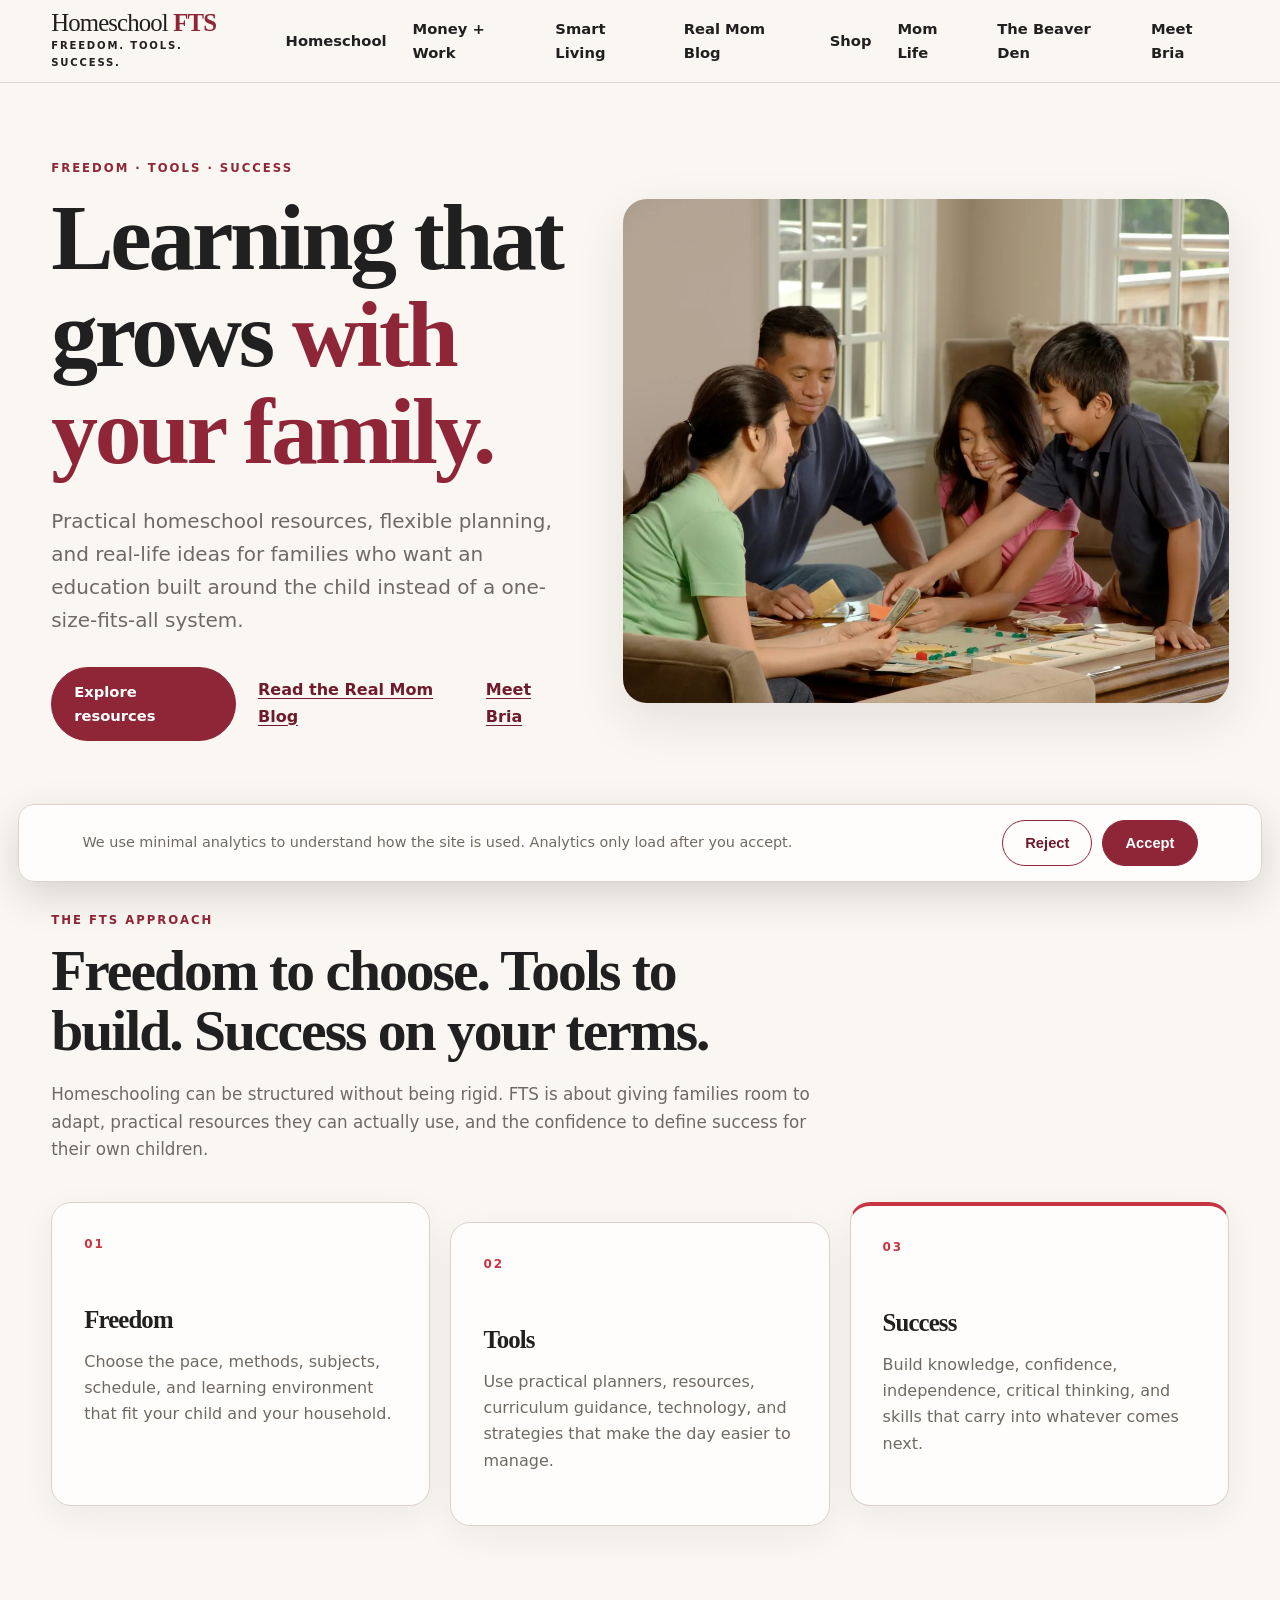
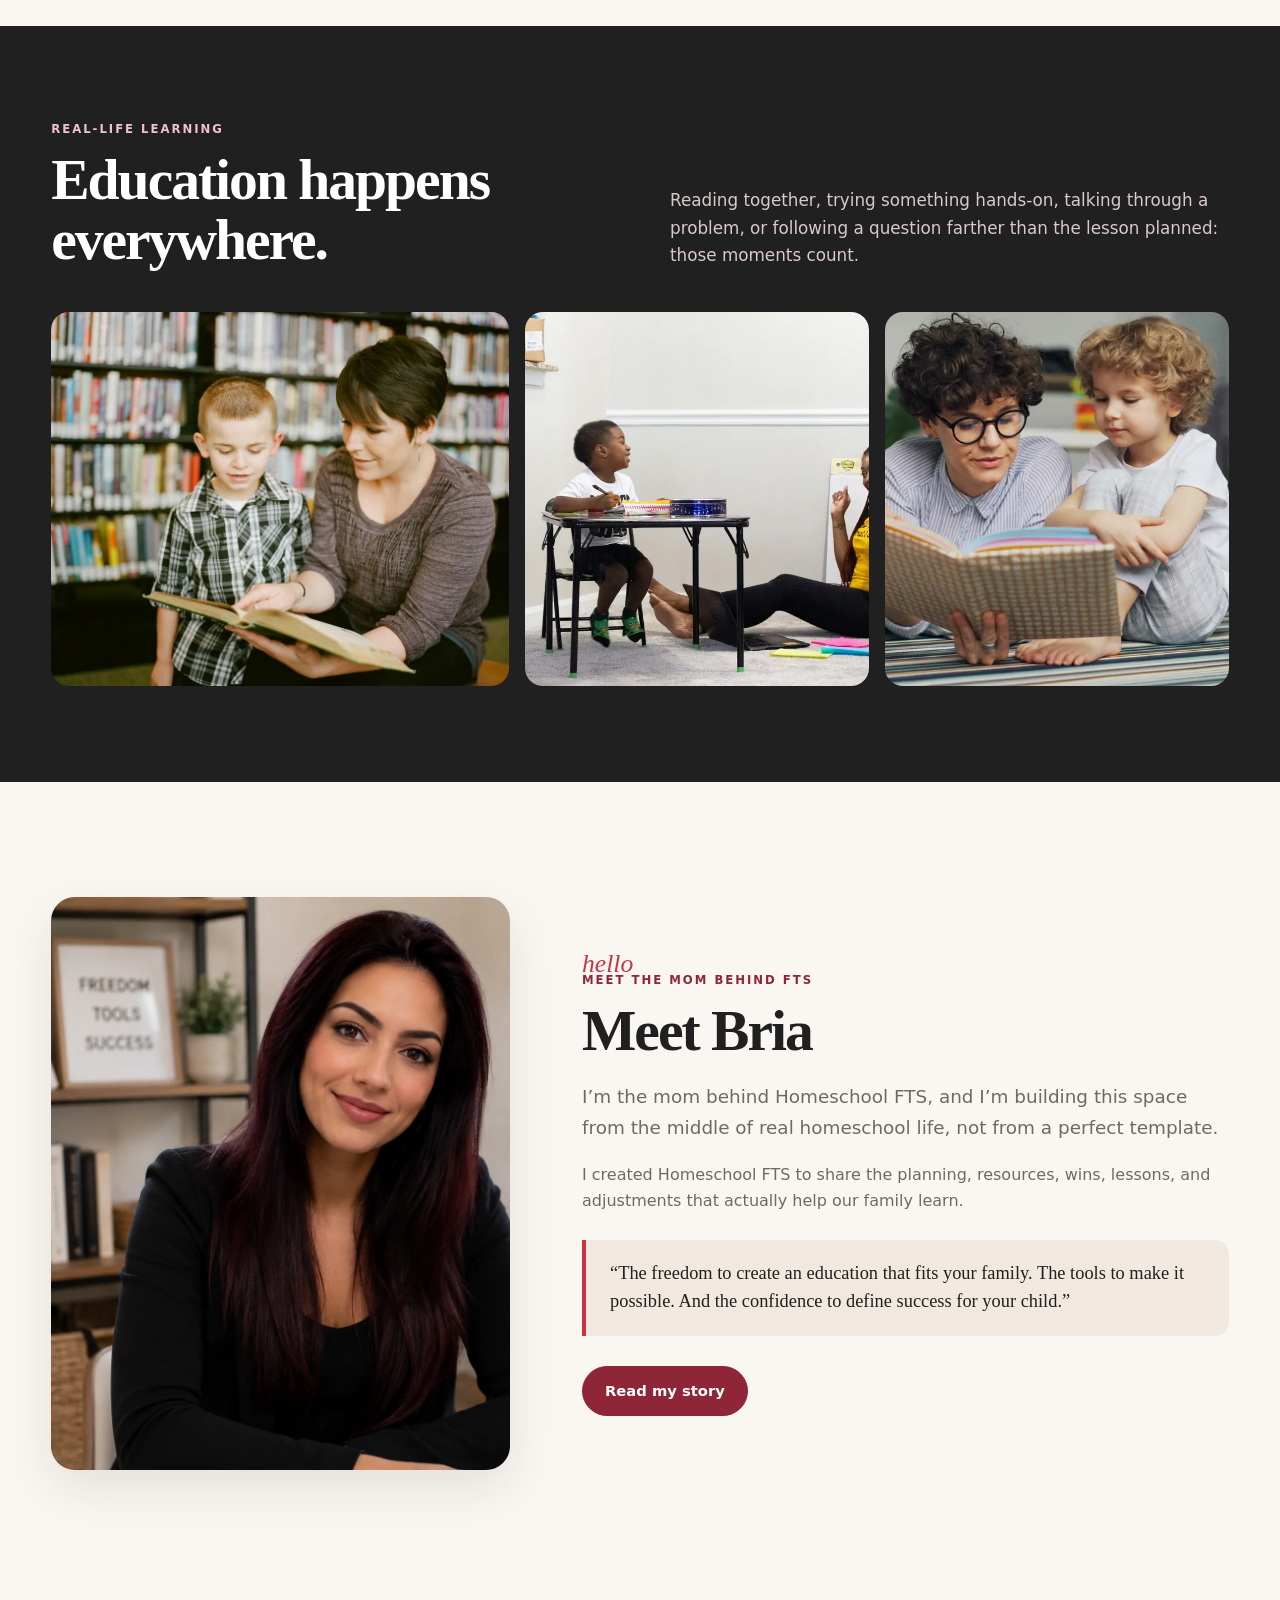
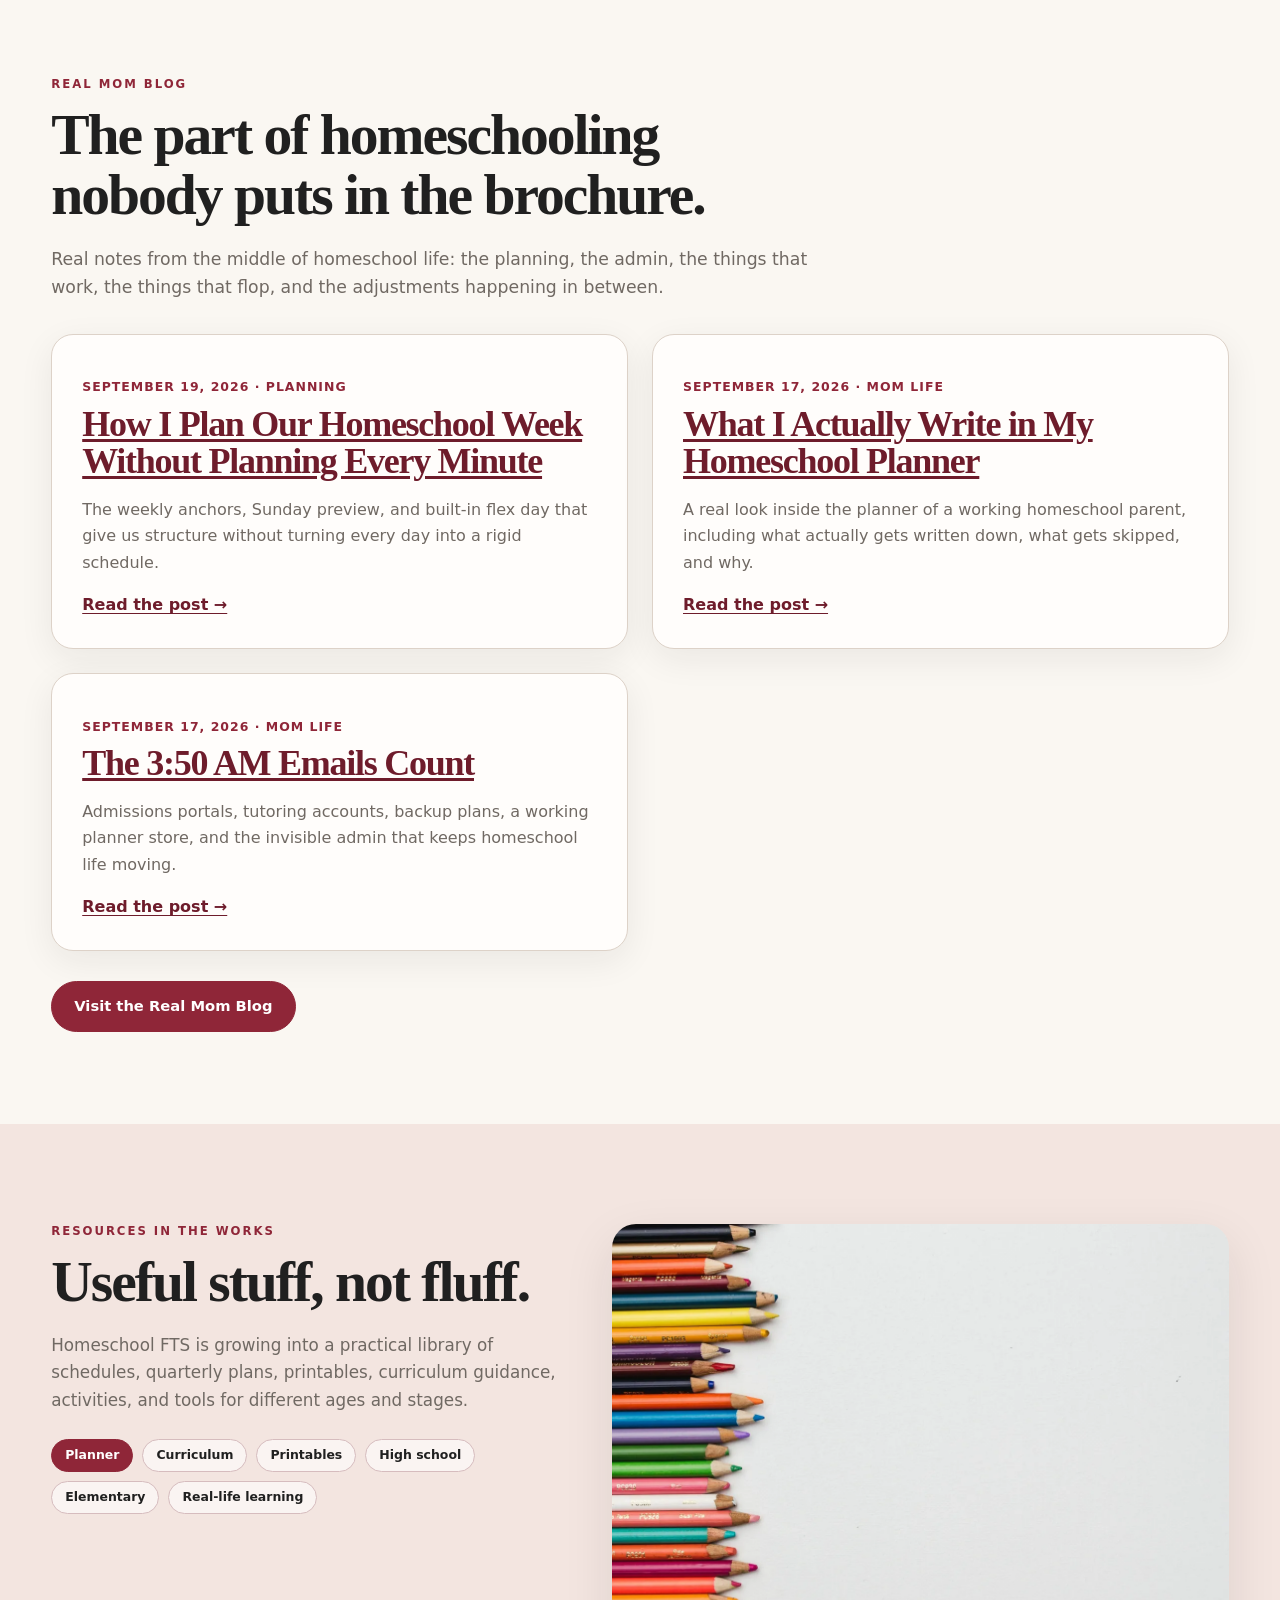
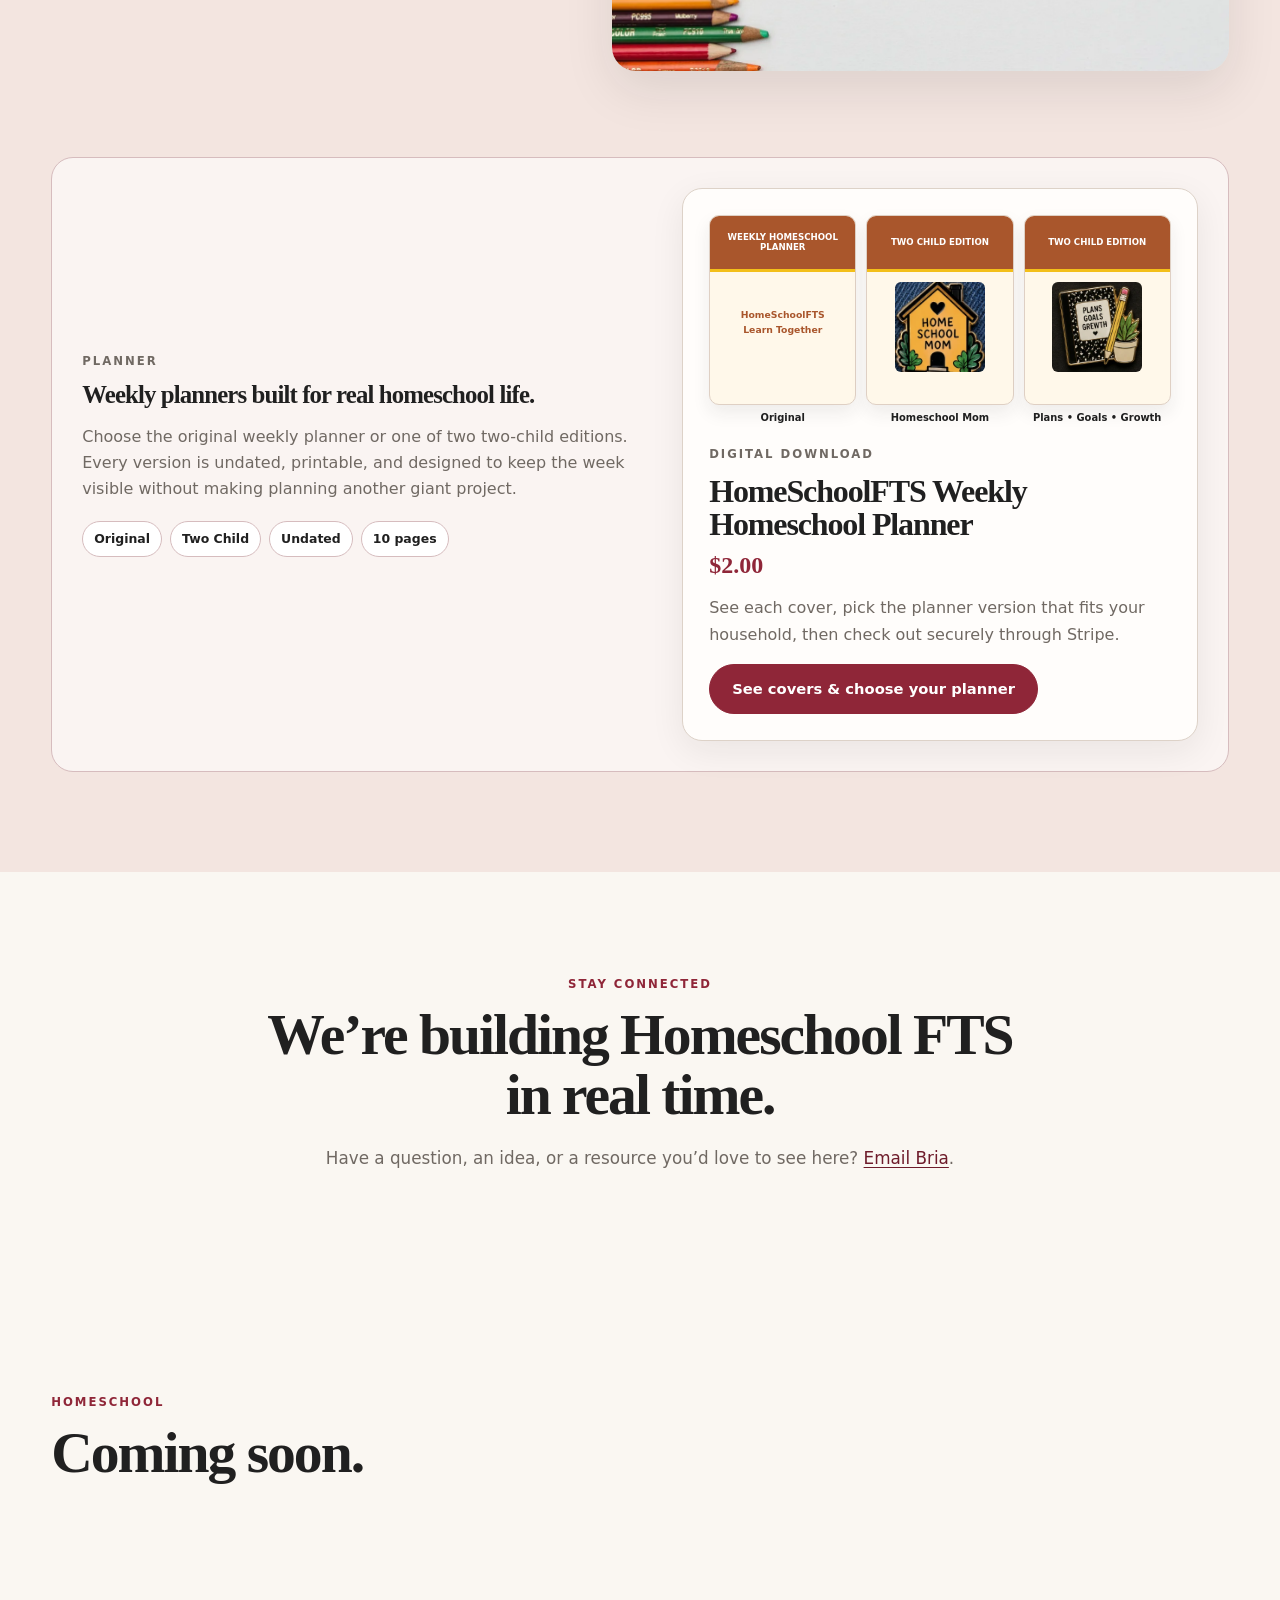
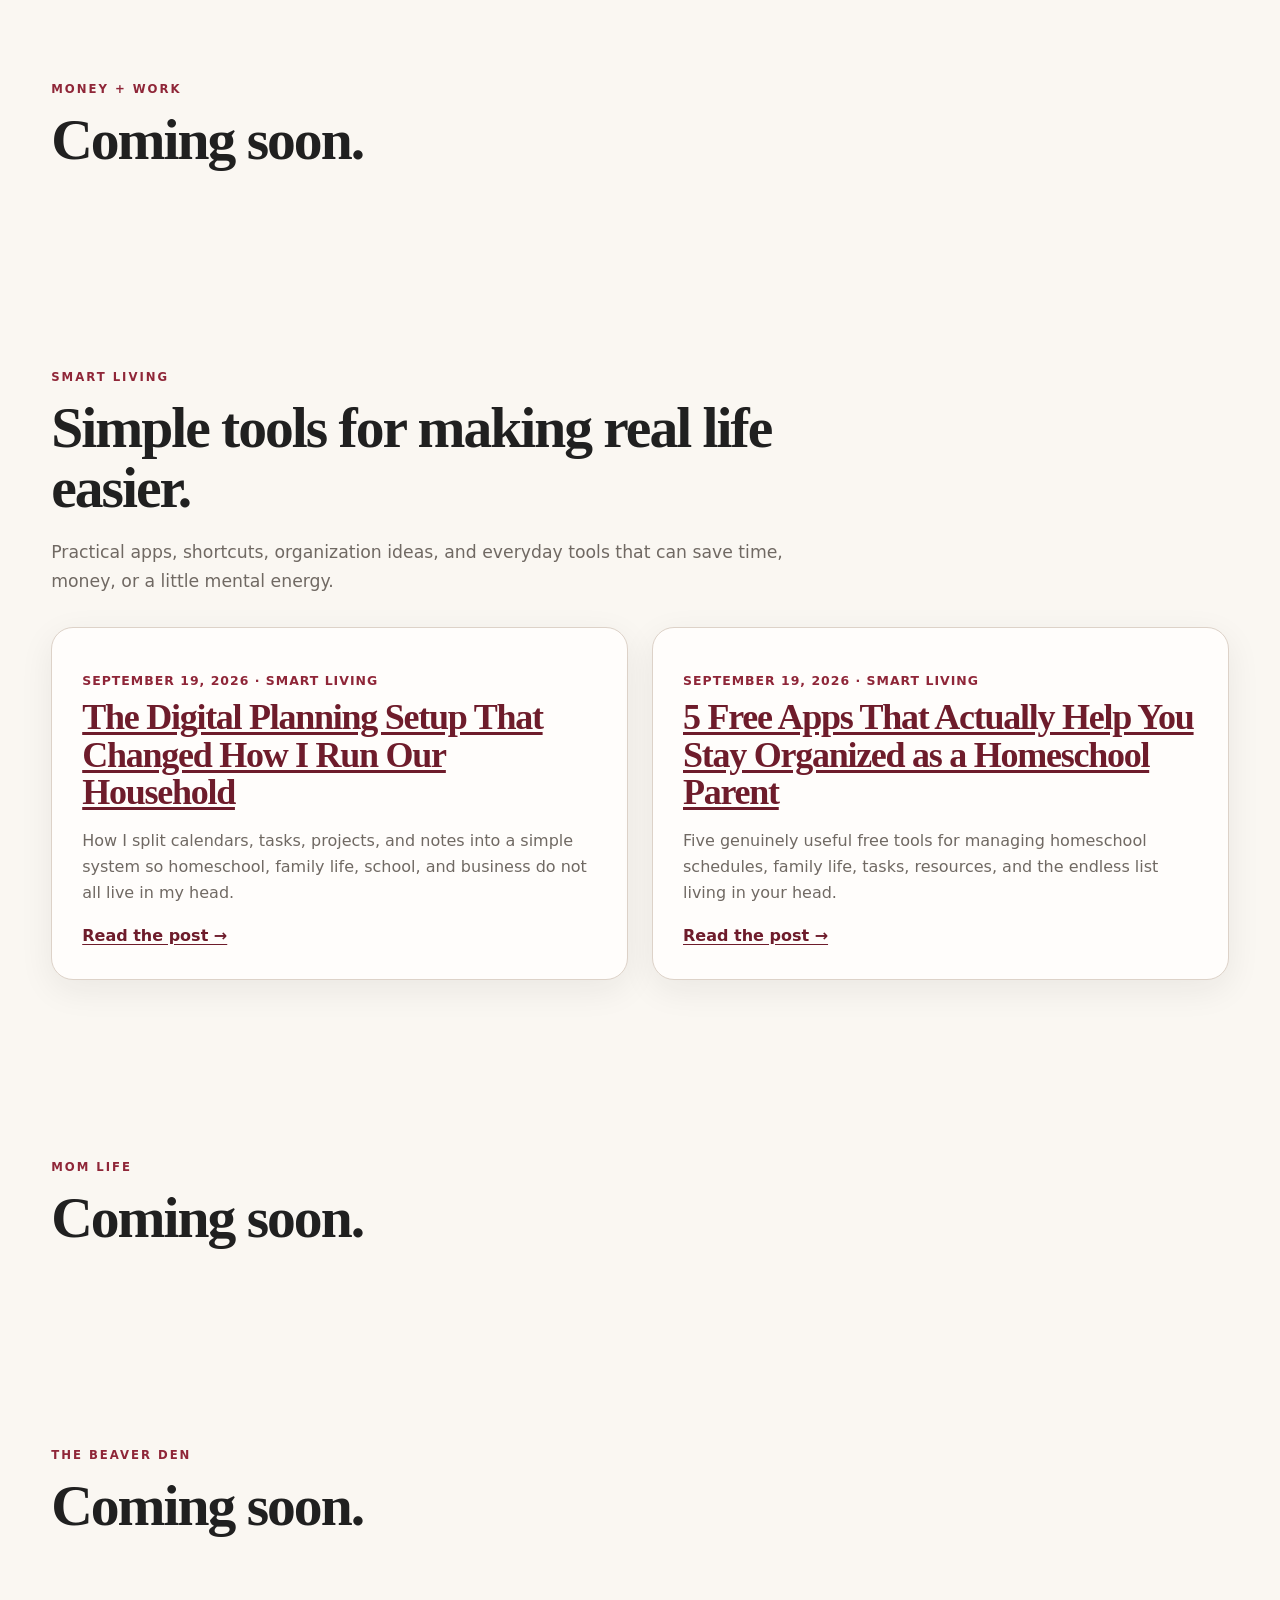
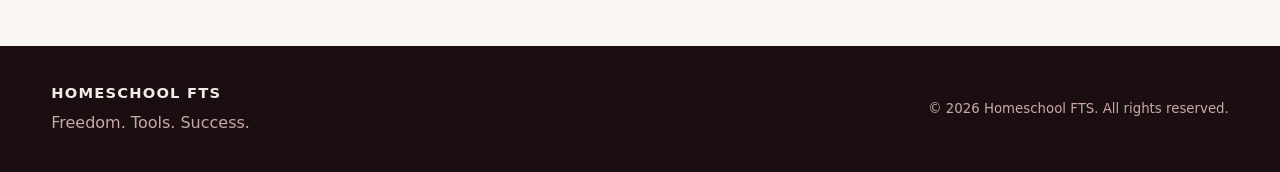
==== commit 8f2f4201: "Add weekly planning freebie and matching blog post" ====
--- a/index.html
+++ b/index.html
@@ -162,6 +162,12 @@
       </div>
       <div class="home-blog-grid">
         <article class="home-blog-card">
+          <p class="post-meta">September 19, 2026 · Planning</p>
+          <h3><a href="/blog/how-i-plan-our-homeschool-week.html">How I Plan Our Homeschool Week Without Planning Every Minute</a></h3>
+          <p>The weekly anchors, Sunday preview, and built-in flex day that give us structure without turning every day into a rigid schedule.</p>
+          <a class="text-link" href="/blog/how-i-plan-our-homeschool-week.html">Read the post →</a>
+        </article>
+        <article class="home-blog-card">
           <p class="post-meta">September 17, 2026 · Mom Life</p>
           <h3><a href="/blog/what-i-actually-write-in-my-homeschool-planner.html">What I Actually Write in My Homeschool Planner</a></h3>
           <p>A real look inside the planner of a working homeschool parent, including what actually gets written down, what gets skipped, and why.</p>
@@ -259,7 +265,24 @@
           </article>
         </div>
         <div class="resource-panel future-panel" id="panel-elementary" role="tabpanel" aria-labelledby="tab-elementary" hidden>Elementary resources are in the works.</div>
-        <div class="resource-panel future-panel" id="panel-reallife" role="tabpanel" aria-labelledby="tab-reallife" hidden>Real-life learning resources are in the works.</div>
+        <div class="resource-panel" id="panel-reallife" role="tabpanel" aria-labelledby="tab-reallife" hidden>
+          <div class="planner-panel">
+            <div>
+              <p class="eyebrow">REAL-LIFE LEARNING · FREE PRINTABLE</p>
+              <h3>Free One-Page Weekly Planning Sheet</h3>
+              <p>Plan the week without planning every minute. This simple printable keeps your main goal, schedule, subjects, books, activities, prep, and end-of-week reflection together on one easy sheet.</p>
+              <div class="planner-badges"><span>Free PDF</span><span>Weekly planning</span><span>Flexible homeschool</span><span>Print at home</span></div>
+              <a class="text-link" href="/blog/how-i-plan-our-homeschool-week.html">Read how I use this sheet →</a>
+            </div>
+            <article class="planner-card">
+              <p class="eyebrow">DOWNLOAD + READ</p>
+              <h3>A simple plan that leaves room for real life.</h3>
+              <p>The free sheet works with the weekly anchor approach from “How I Plan Our Homeschool Week Without Planning Every Minute.” Read the post for the full routine, or download the printable and start planning.</p>
+              <a class="button" href="/assets/downloads/free-one-page-weekly-planning-sheet.pdf" download>Download the free planning sheet</a>
+              <p><a class="text-link" href="/blog/how-i-plan-our-homeschool-week.html">Read the matching blog post →</a></p>
+            </article>
+          </div>
+        </div>
       </div>
     </section>
 
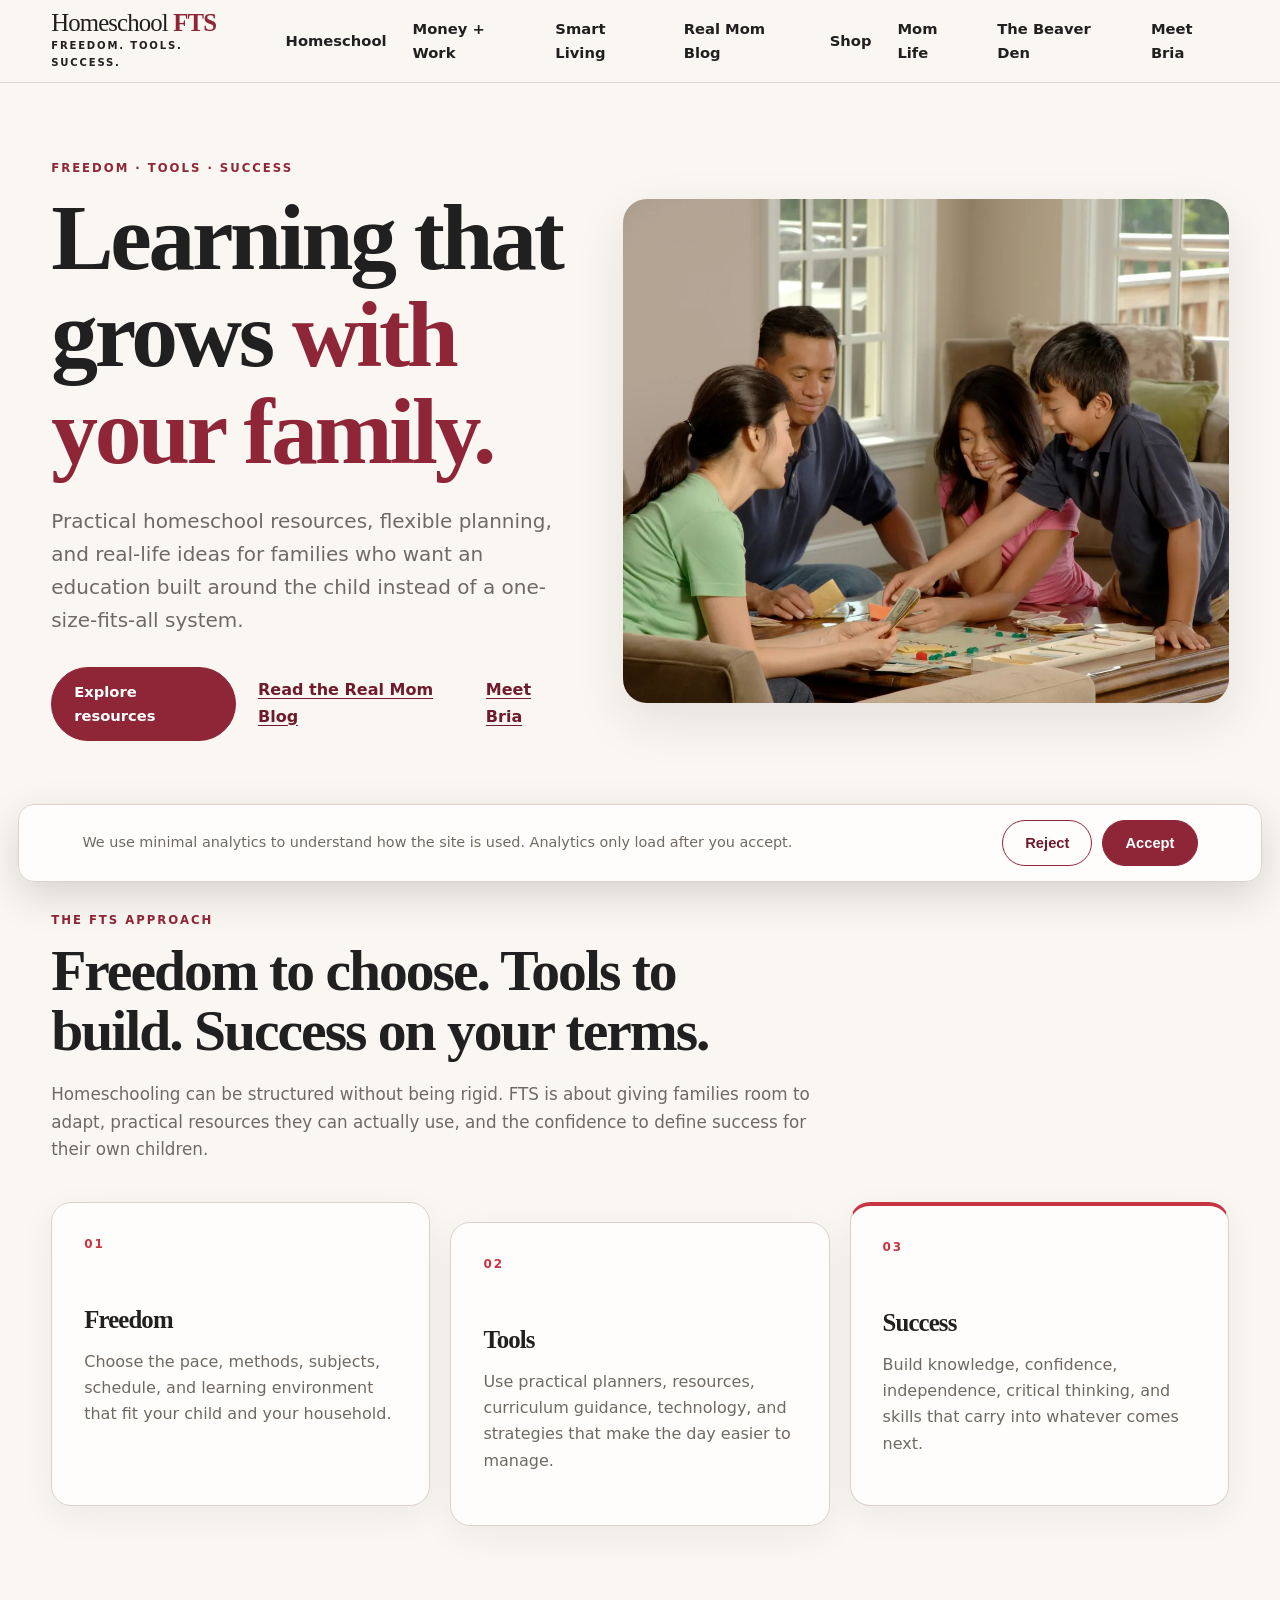
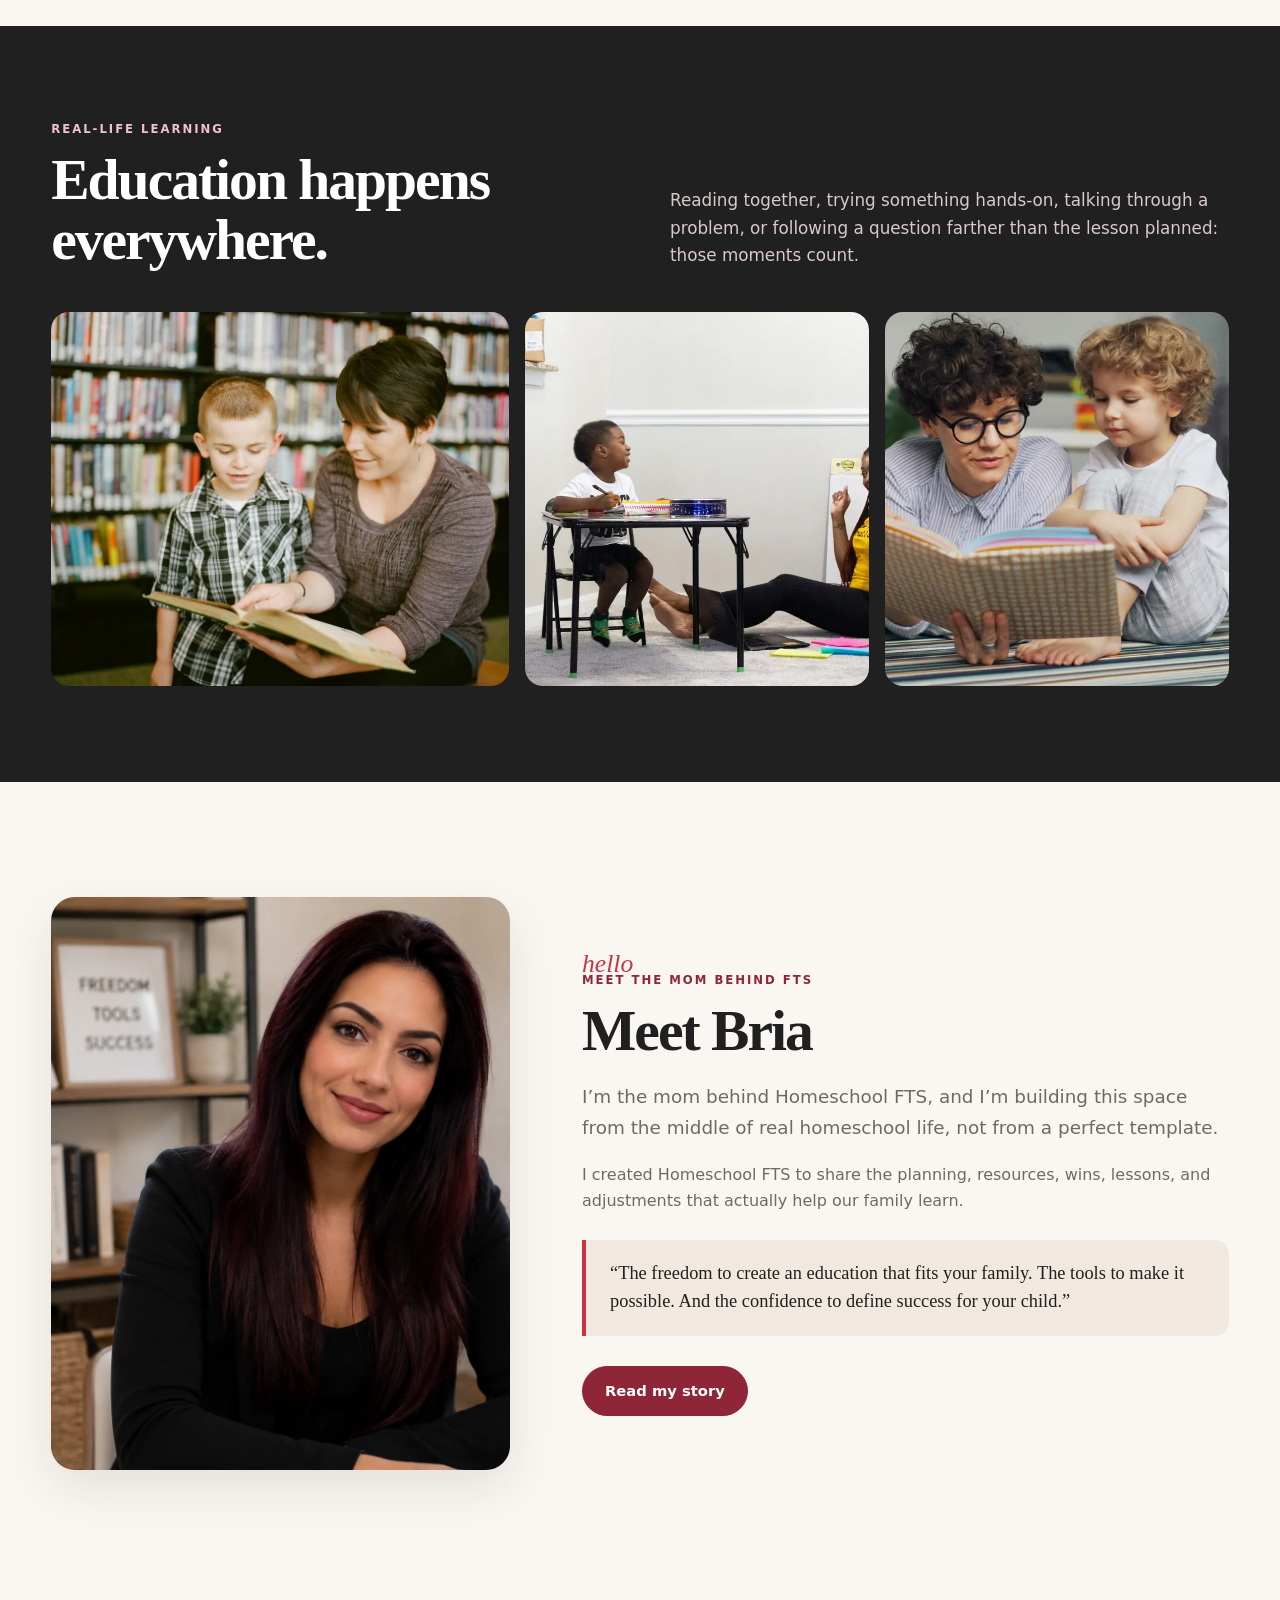
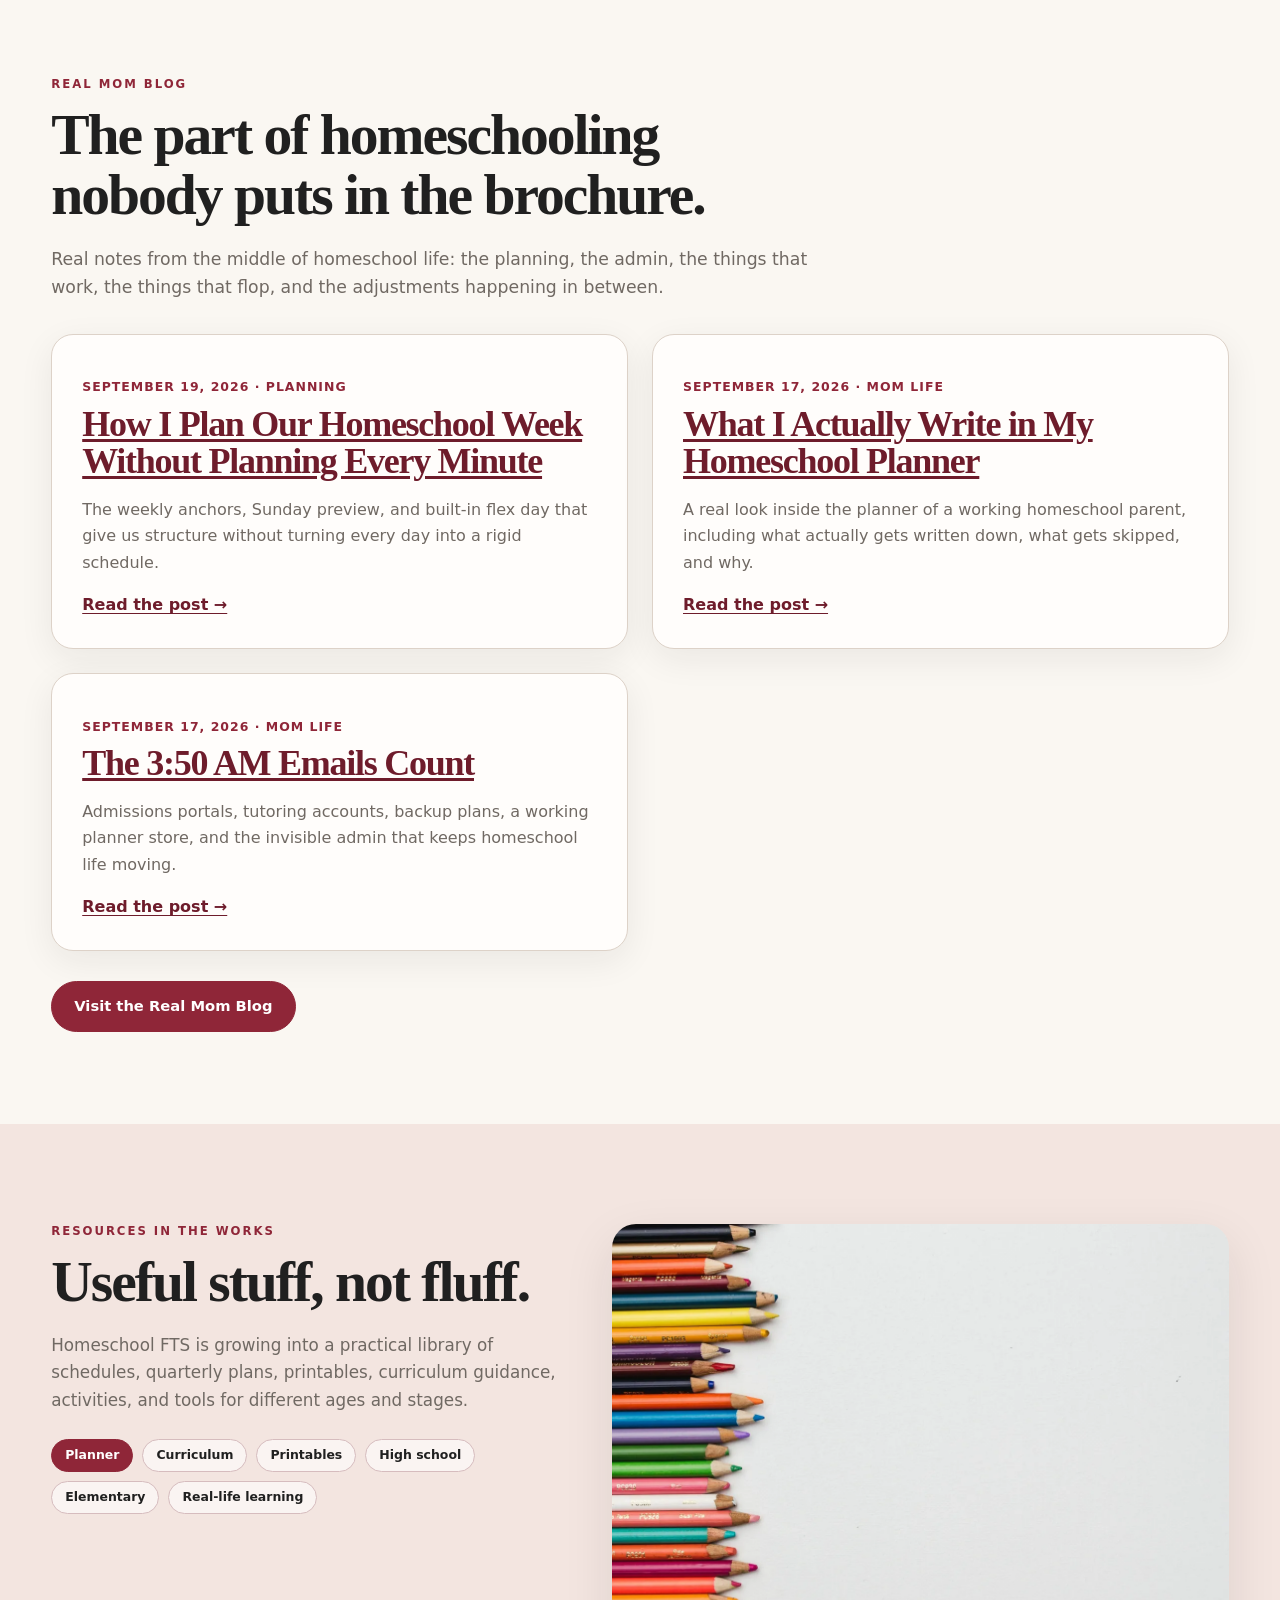
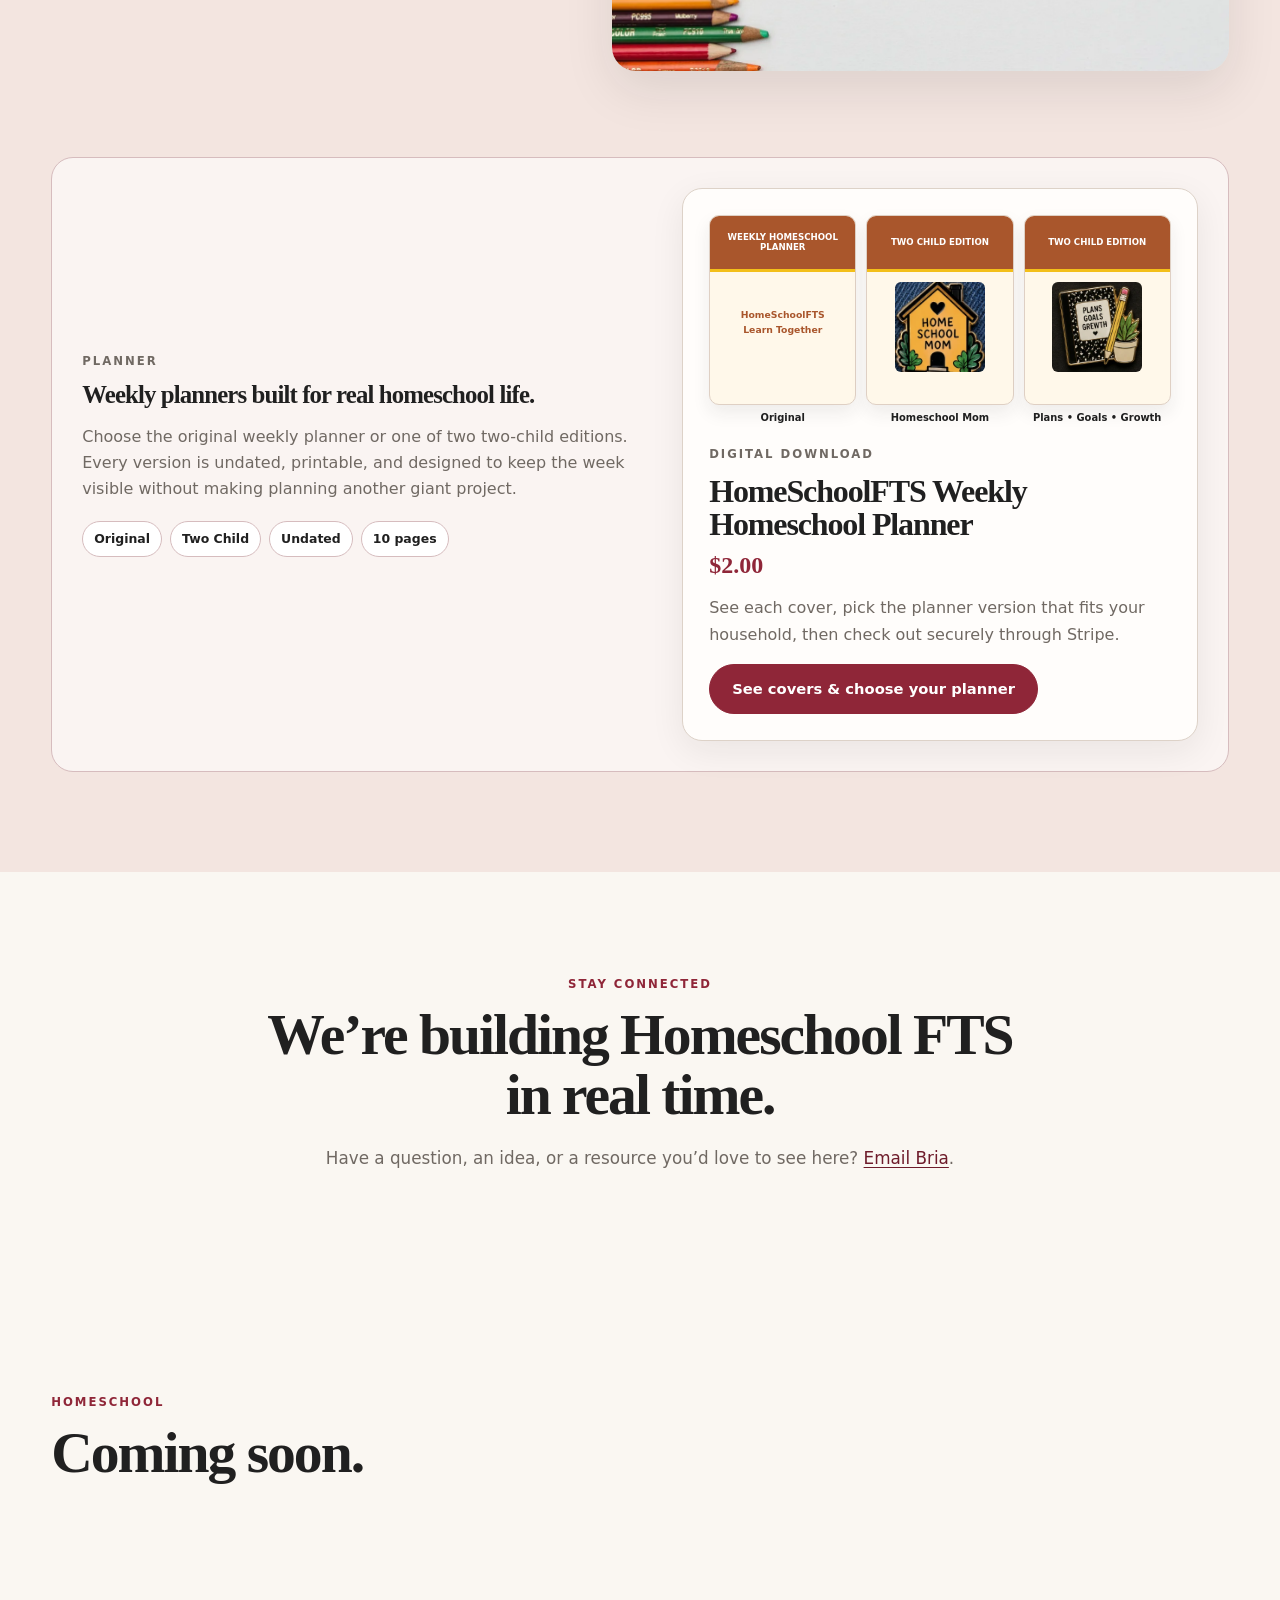
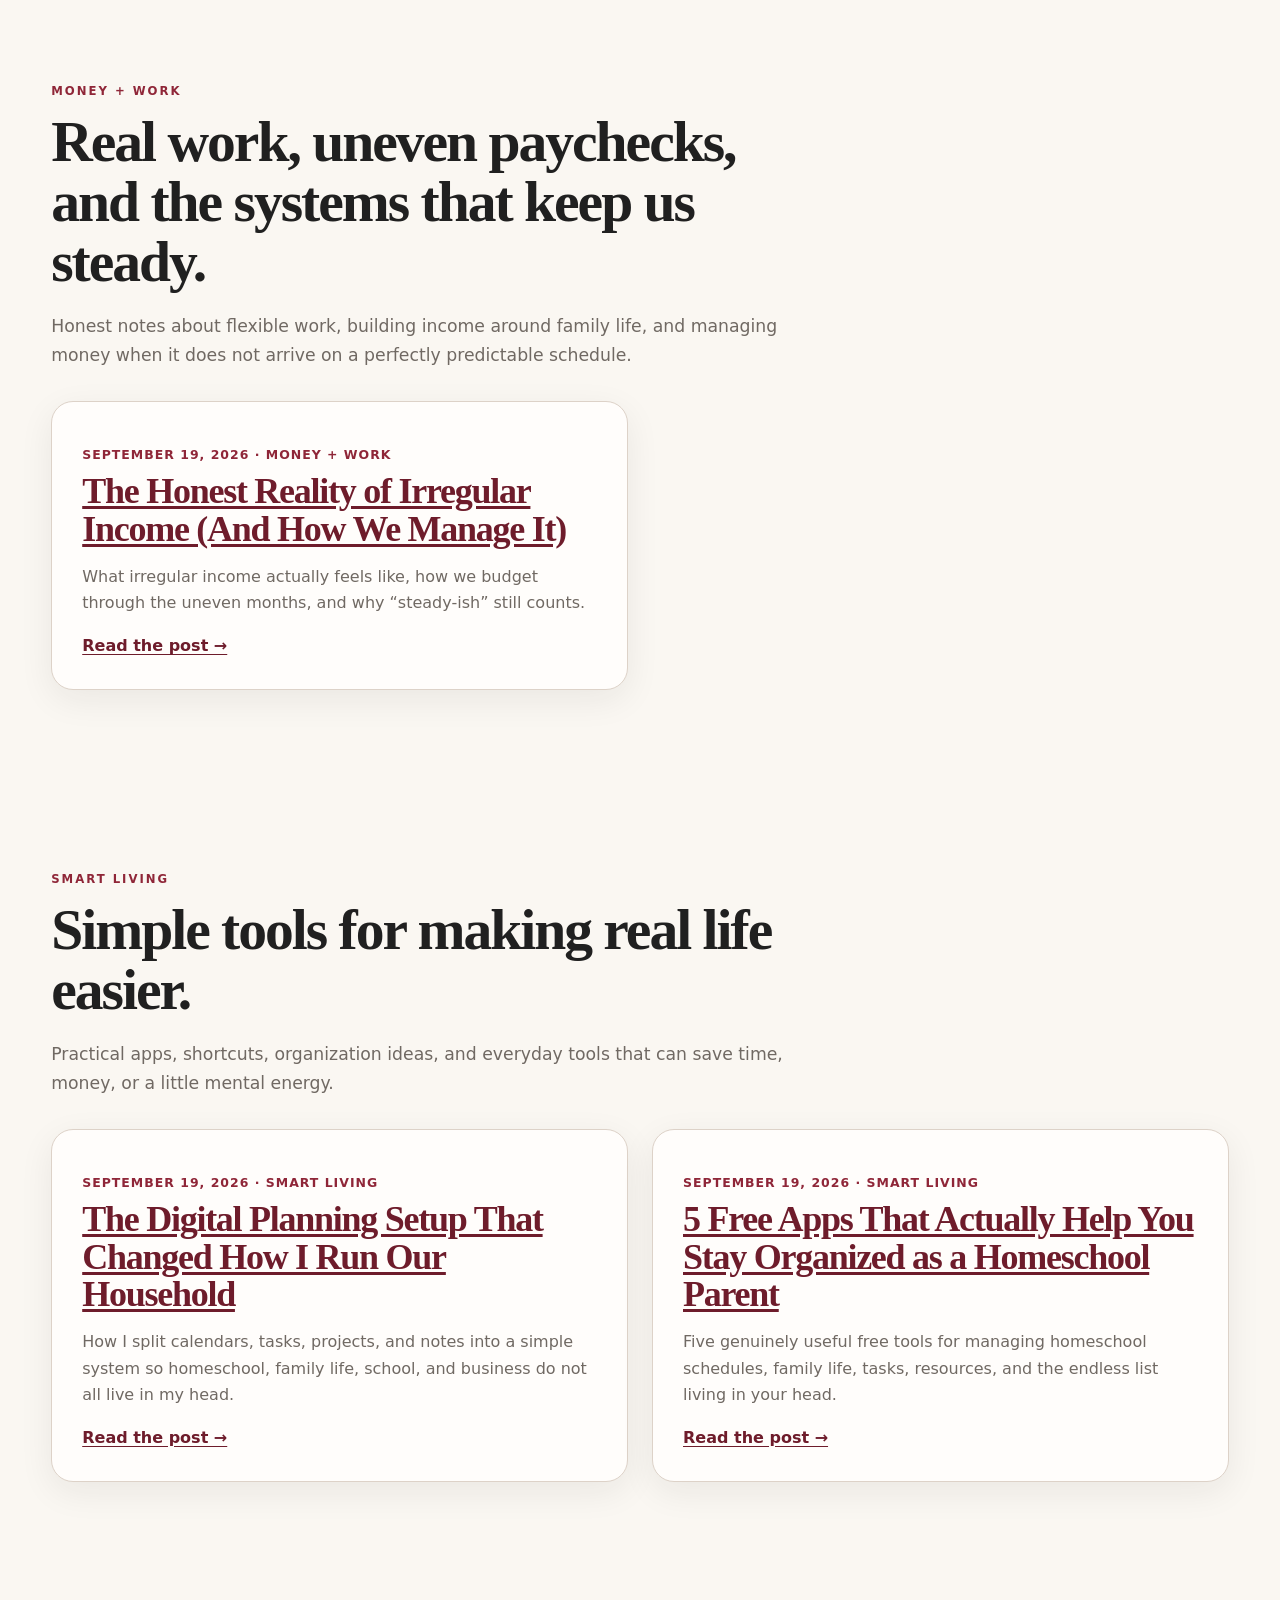
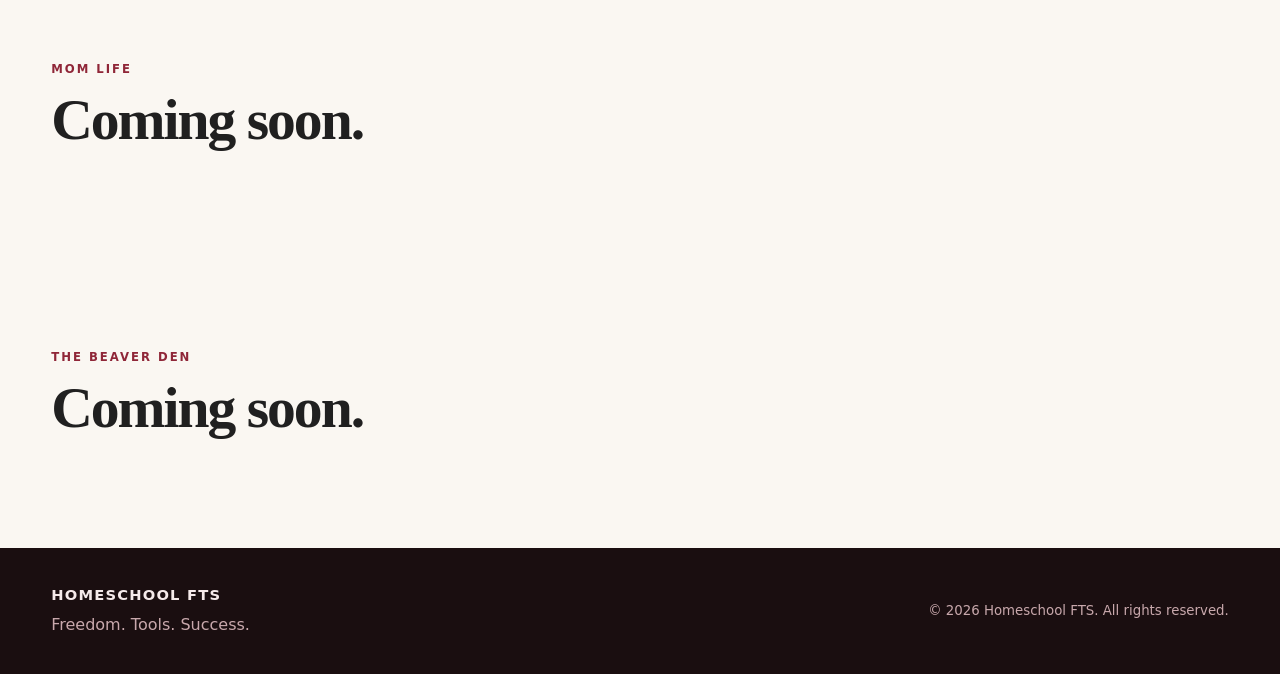
==== commit 31aa0208: "Publish irregular income article under Money + Work" ====
--- a/index.html
+++ b/index.html
@@ -297,9 +297,20 @@
       <h2>Coming soon.</h2>
     </section>
 
-    <section id="money" class="section container">
-      <p class="eyebrow">MONEY + WORK</p>
-      <h2>Coming soon.</h2>
+    <section id="money" class="home-blog container" aria-labelledby="money-title">
+      <div class="home-blog-head">
+        <p class="eyebrow">MONEY + WORK</p>
+        <h2 id="money-title">Real work, uneven paychecks, and the systems that keep us steady.</h2>
+        <p>Honest notes about flexible work, building income around family life, and managing money when it does not arrive on a perfectly predictable schedule.</p>
+      </div>
+      <div class="home-blog-grid">
+        <article class="home-blog-card">
+          <p class="post-meta">September 19, 2026 · Money + Work</p>
+          <h3><a href="/money-work/the-honest-reality-of-irregular-income.html">The Honest Reality of Irregular Income (And How We Manage It)</a></h3>
+          <p>What irregular income actually feels like, how we budget through the uneven months, and why “steady-ish” still counts.</p>
+          <a class="text-link" href="/money-work/the-honest-reality-of-irregular-income.html">Read the post →</a>
+        </article>
+      </div>
     </section>
 
     <section id="smart" class="section container" aria-labelledby="smart-title">
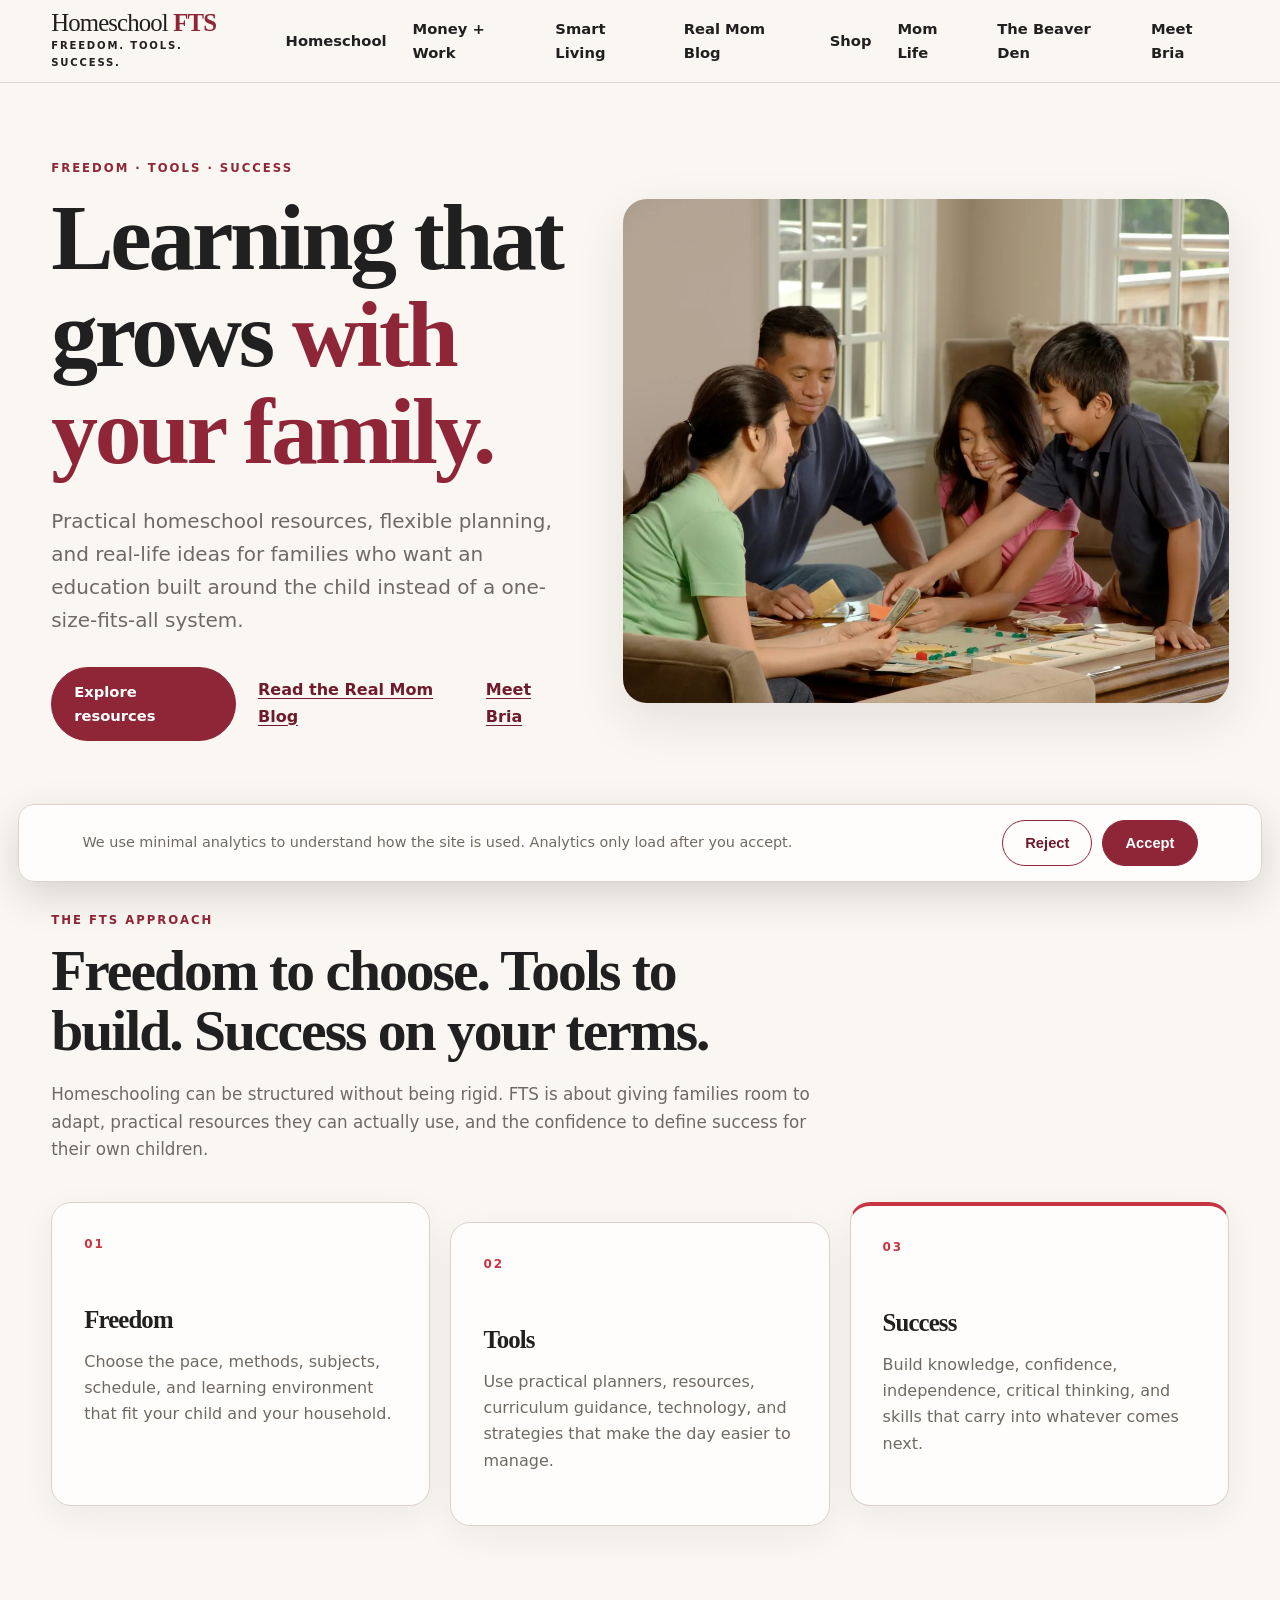
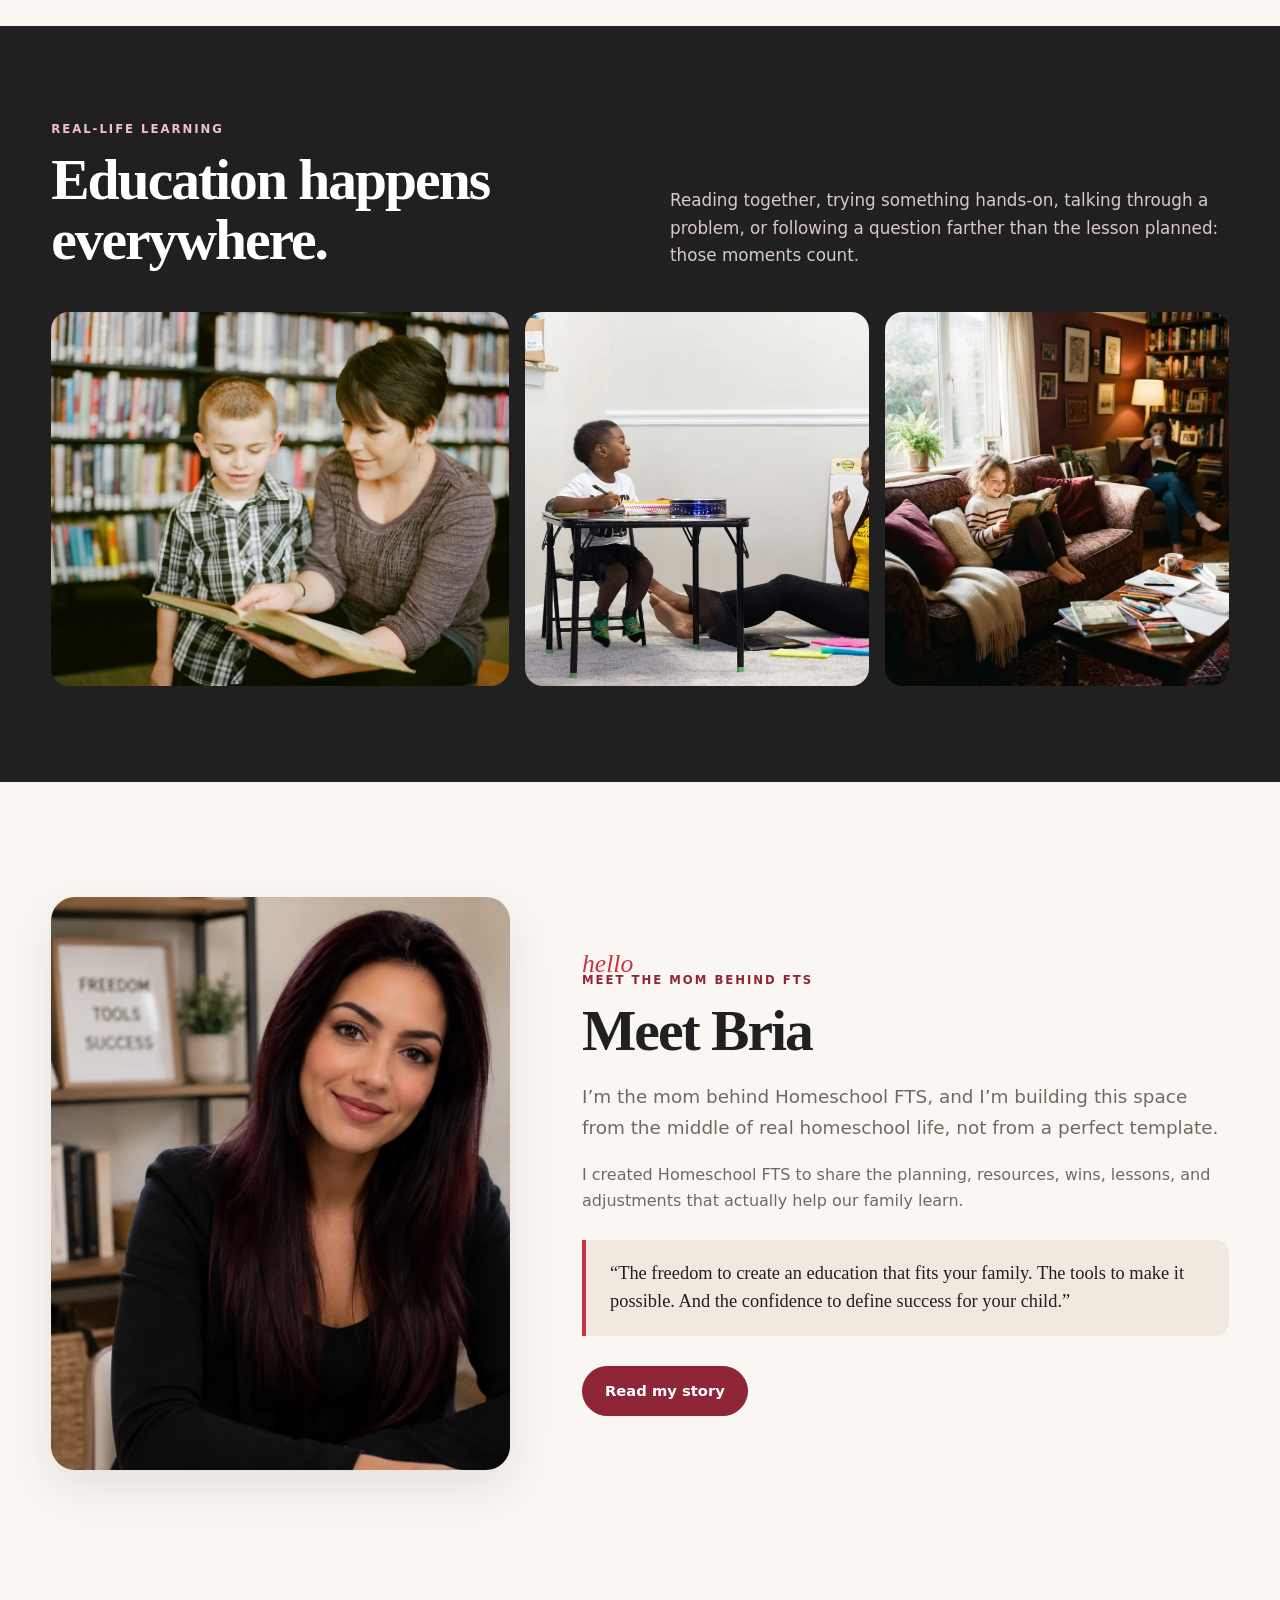
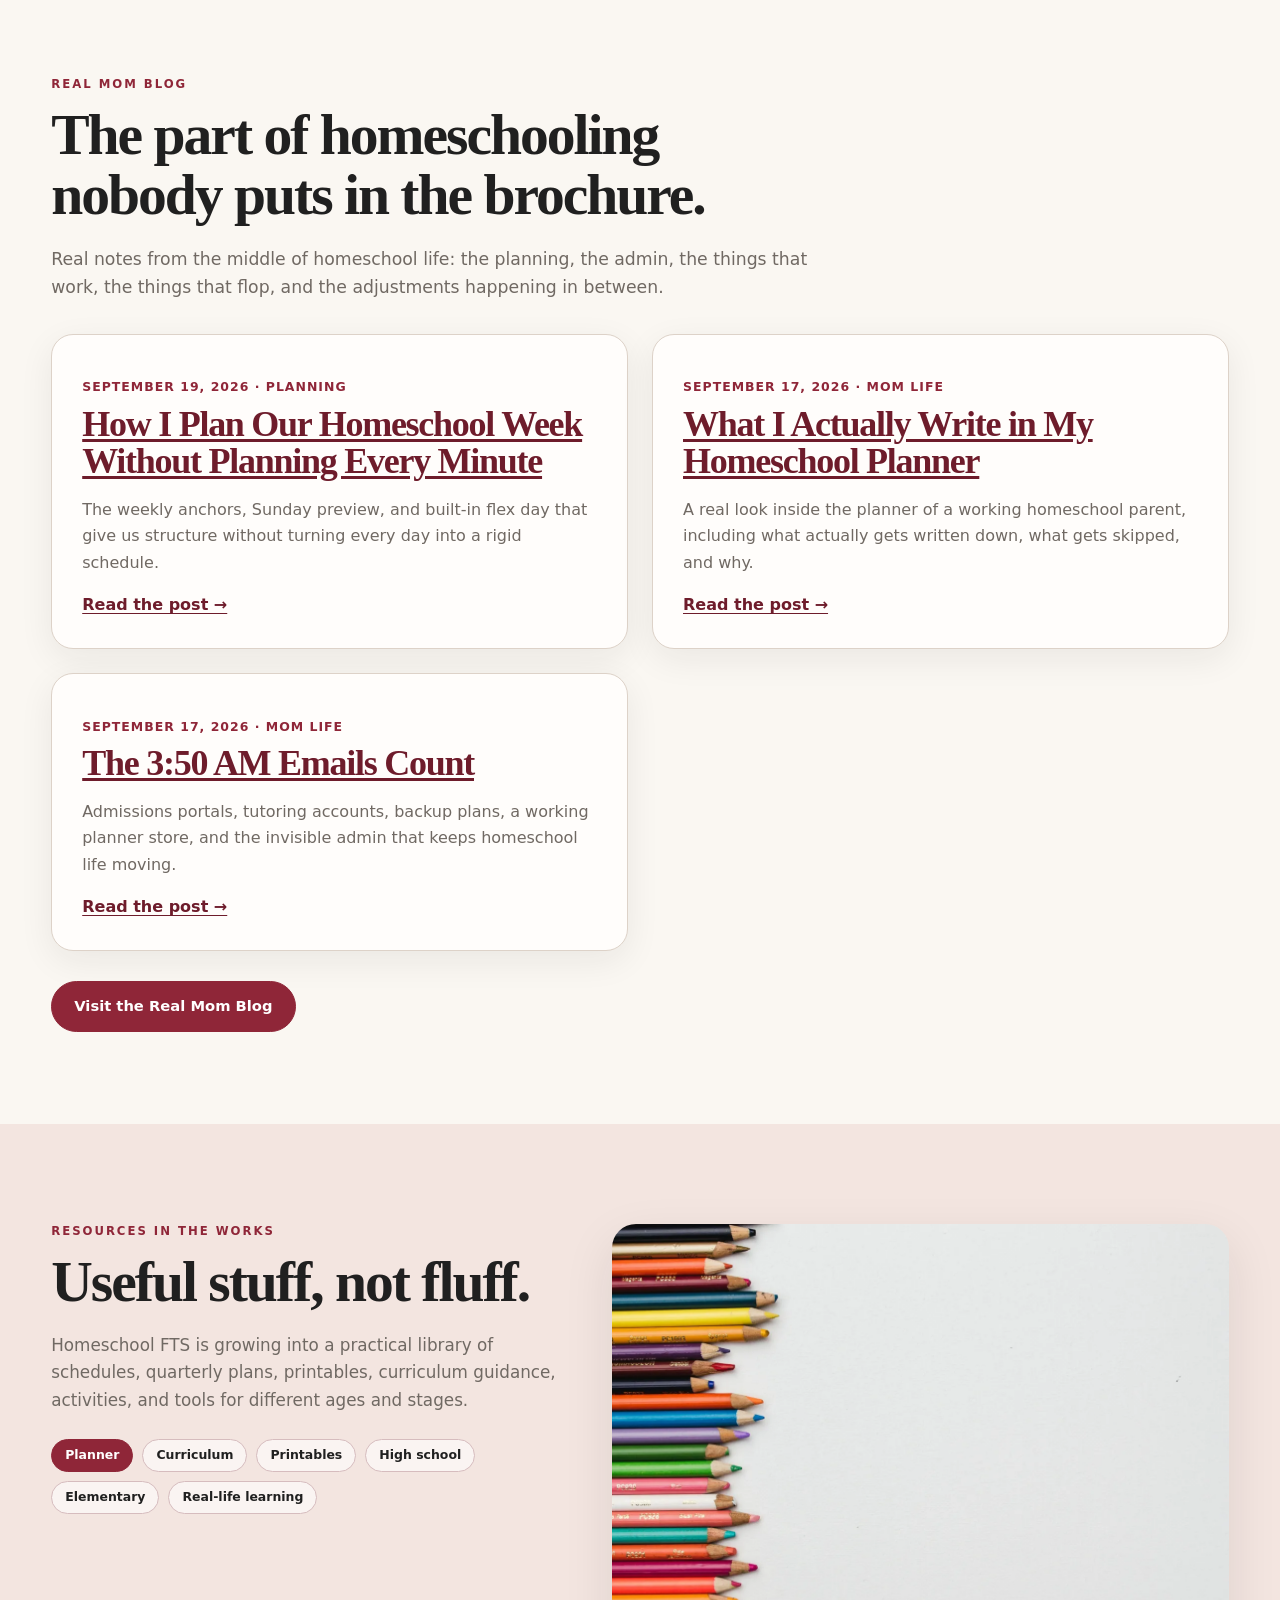
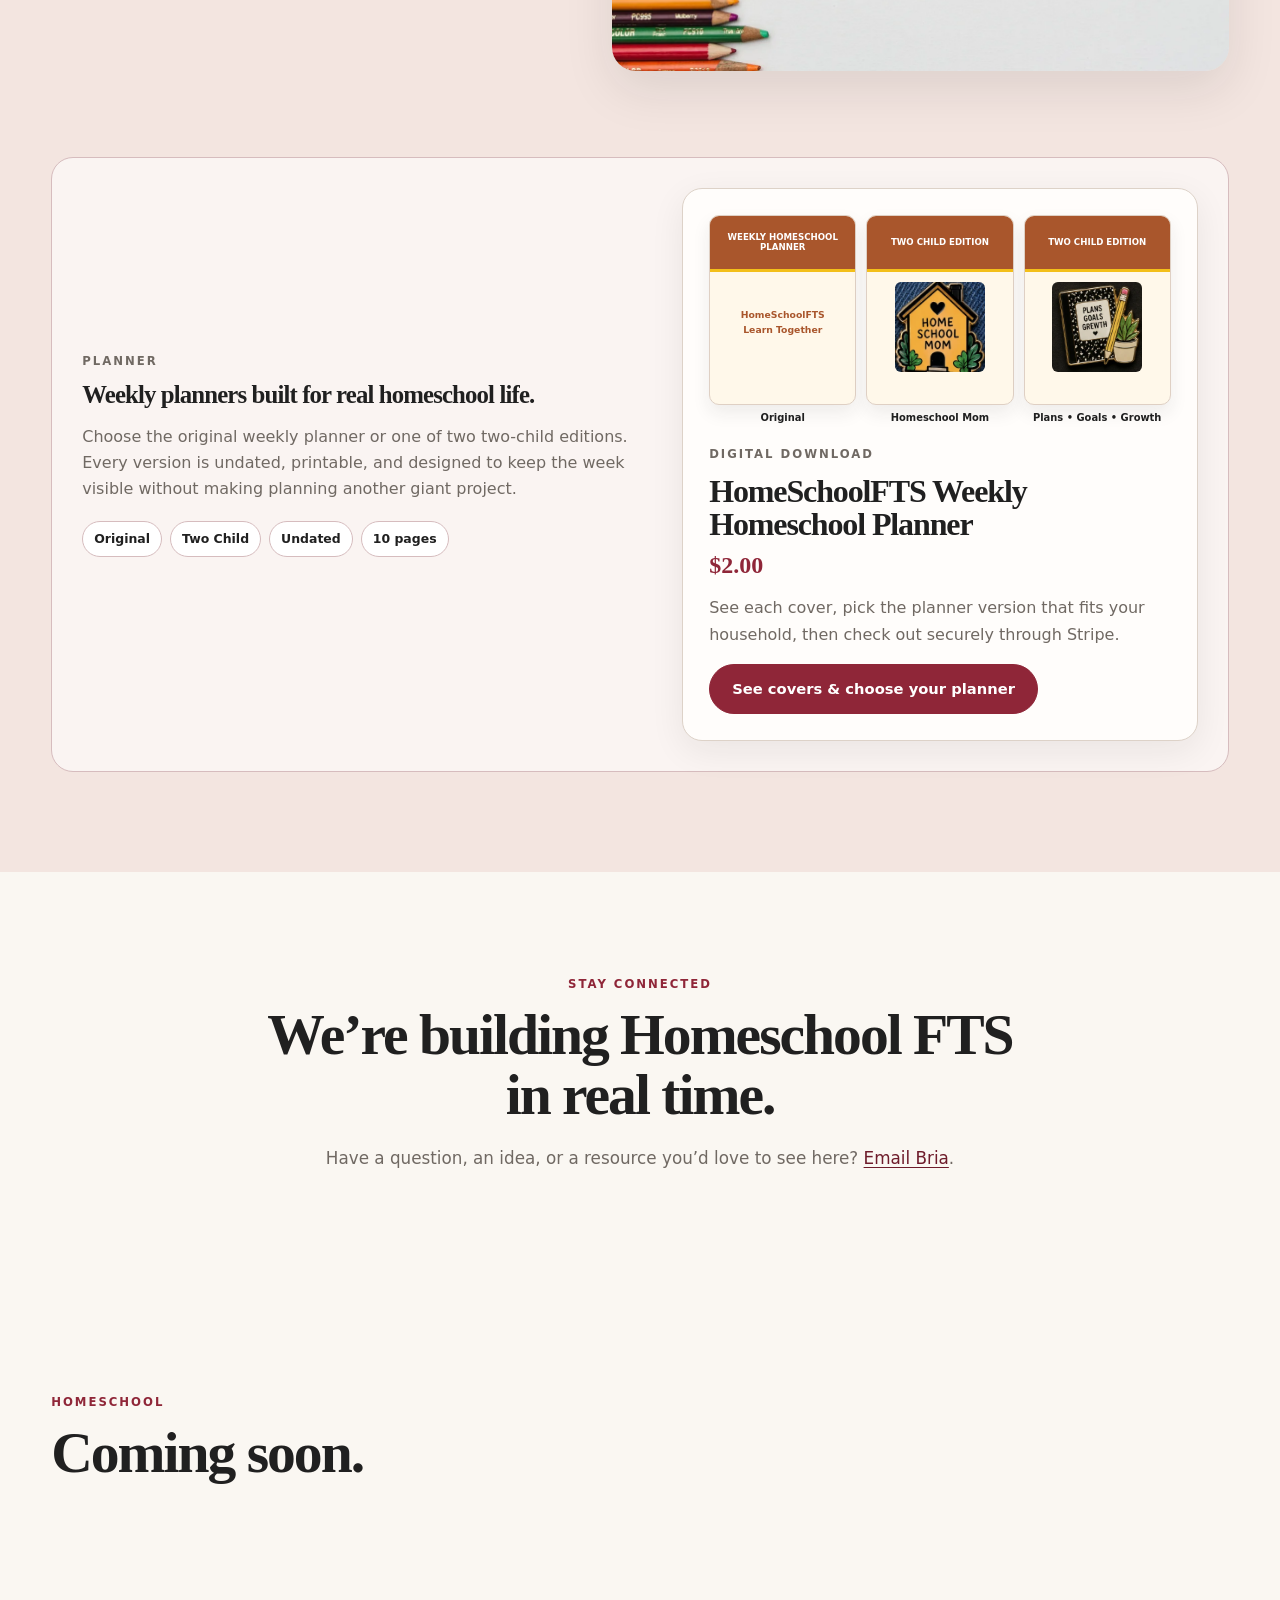
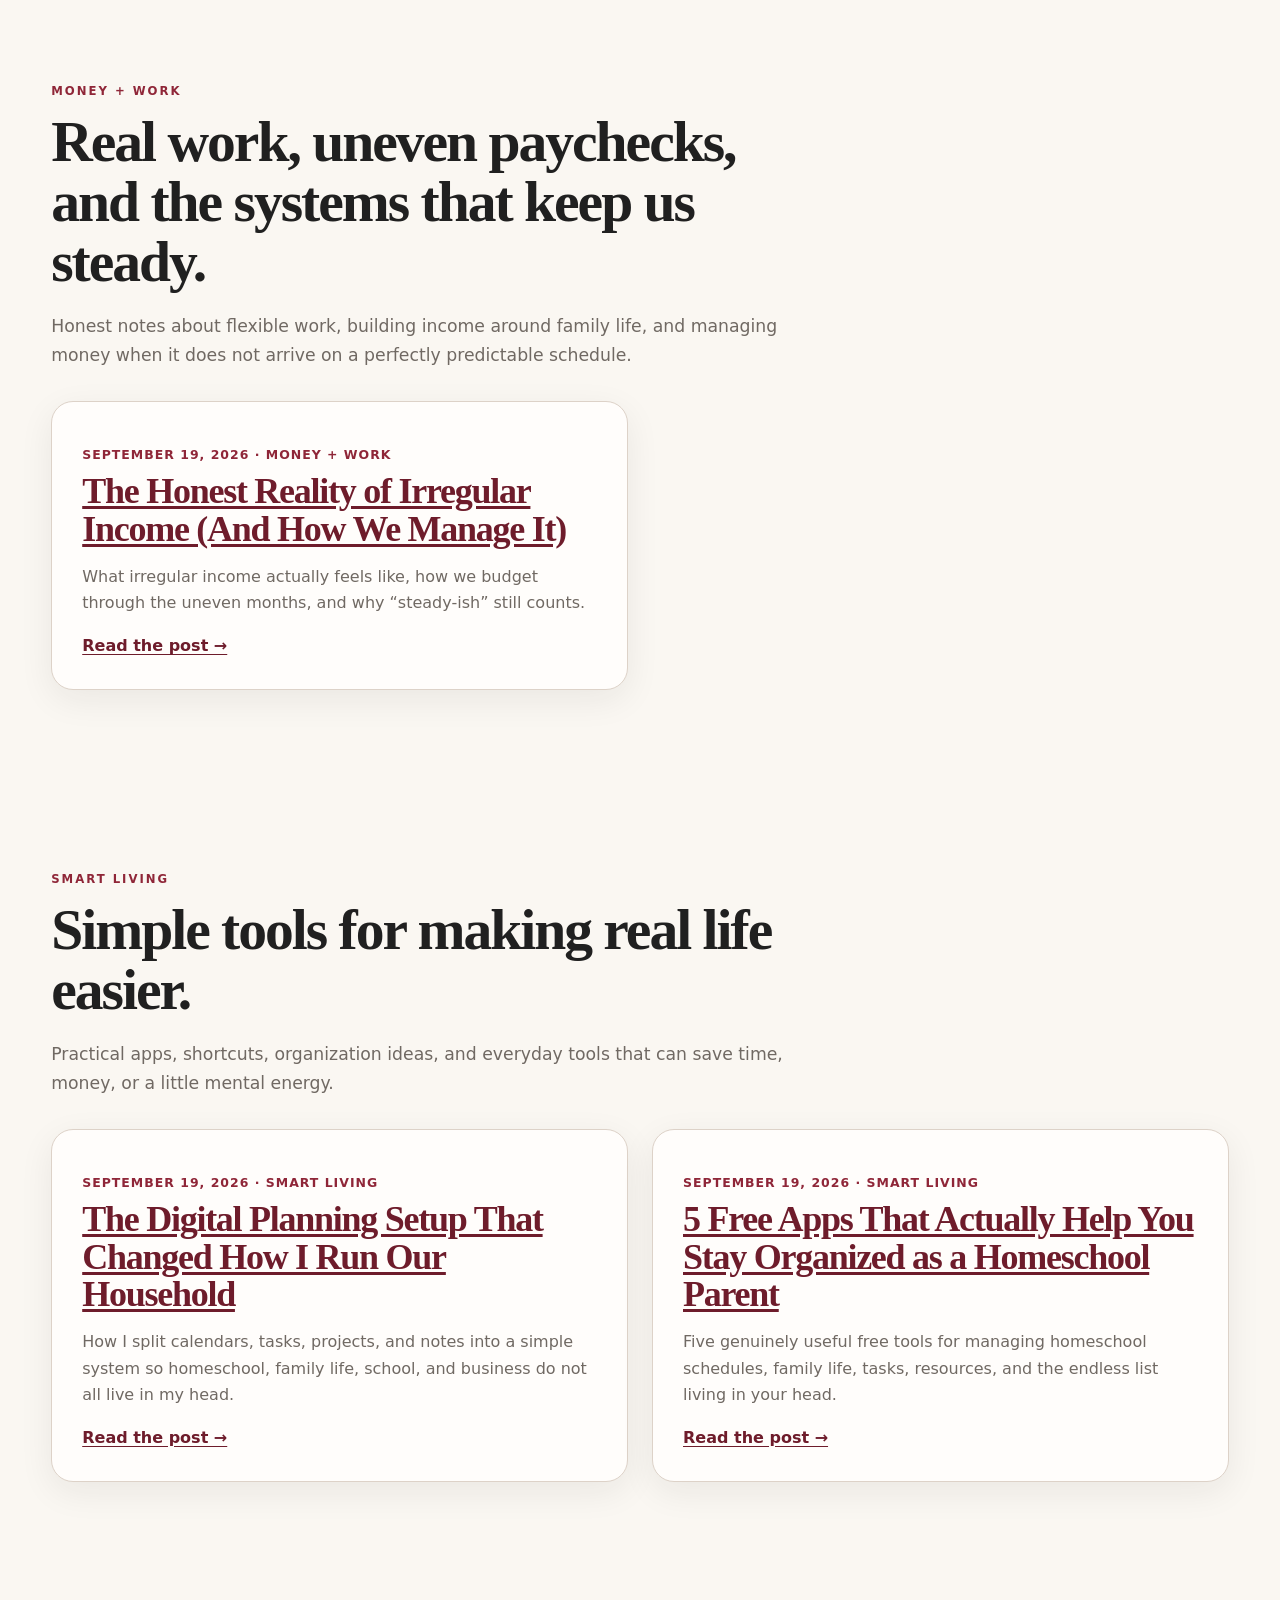
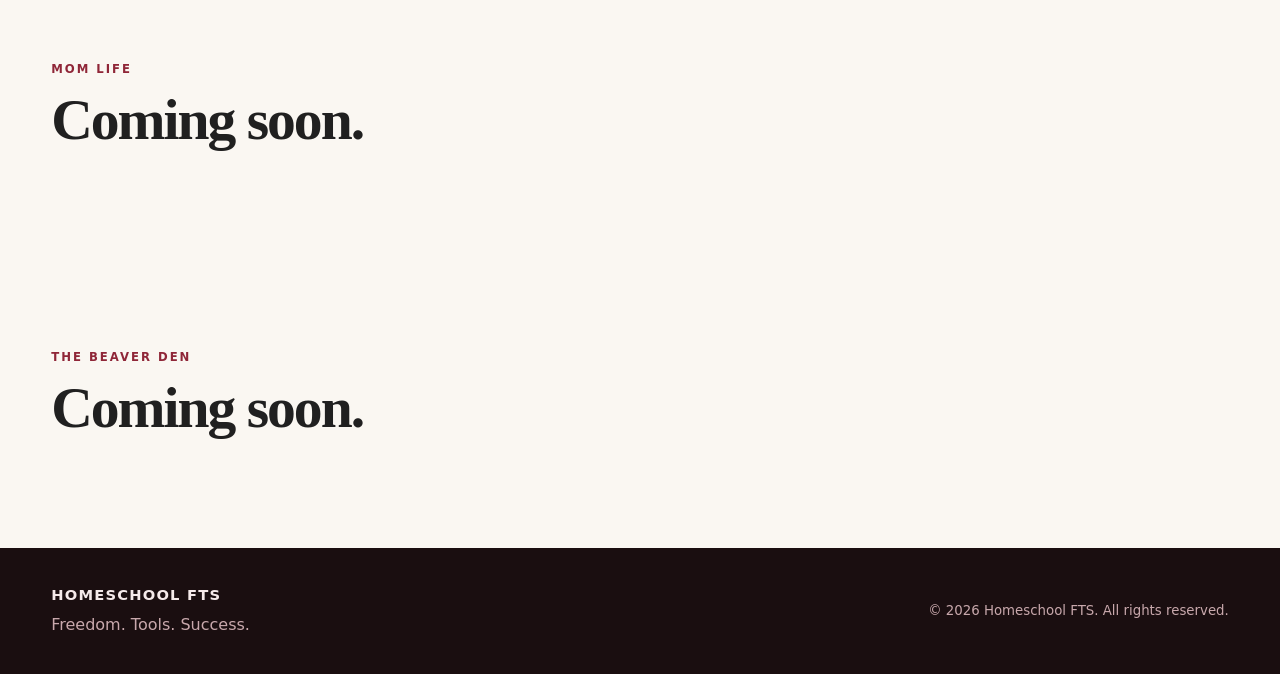
==== commit 6a2f1612: "Add real-life learning photo to homepage" ====
--- a/index.html
+++ b/index.html
@@ -134,7 +134,7 @@
           <img src="/assets/images/learning-floor.webp" width="933" height="760" loading="lazy" decoding="async" alt="An adult and child doing a hands-on learning activity together">
         </figure>
         <figure class="photo-tile">
-          <img src="/assets/images/learning-reading.webp" width="1000" height="563" loading="lazy" decoding="async" alt="An adult reading a colorful book with a young child at home">
+          <img src="/assets/images/real-life-learning-at-home.webp" width="1024" height="1024" loading="lazy" decoding="async" alt="A child reading on a couch while an adult reads nearby in a cozy home learning space">
         </figure>
       </div>
     </section>
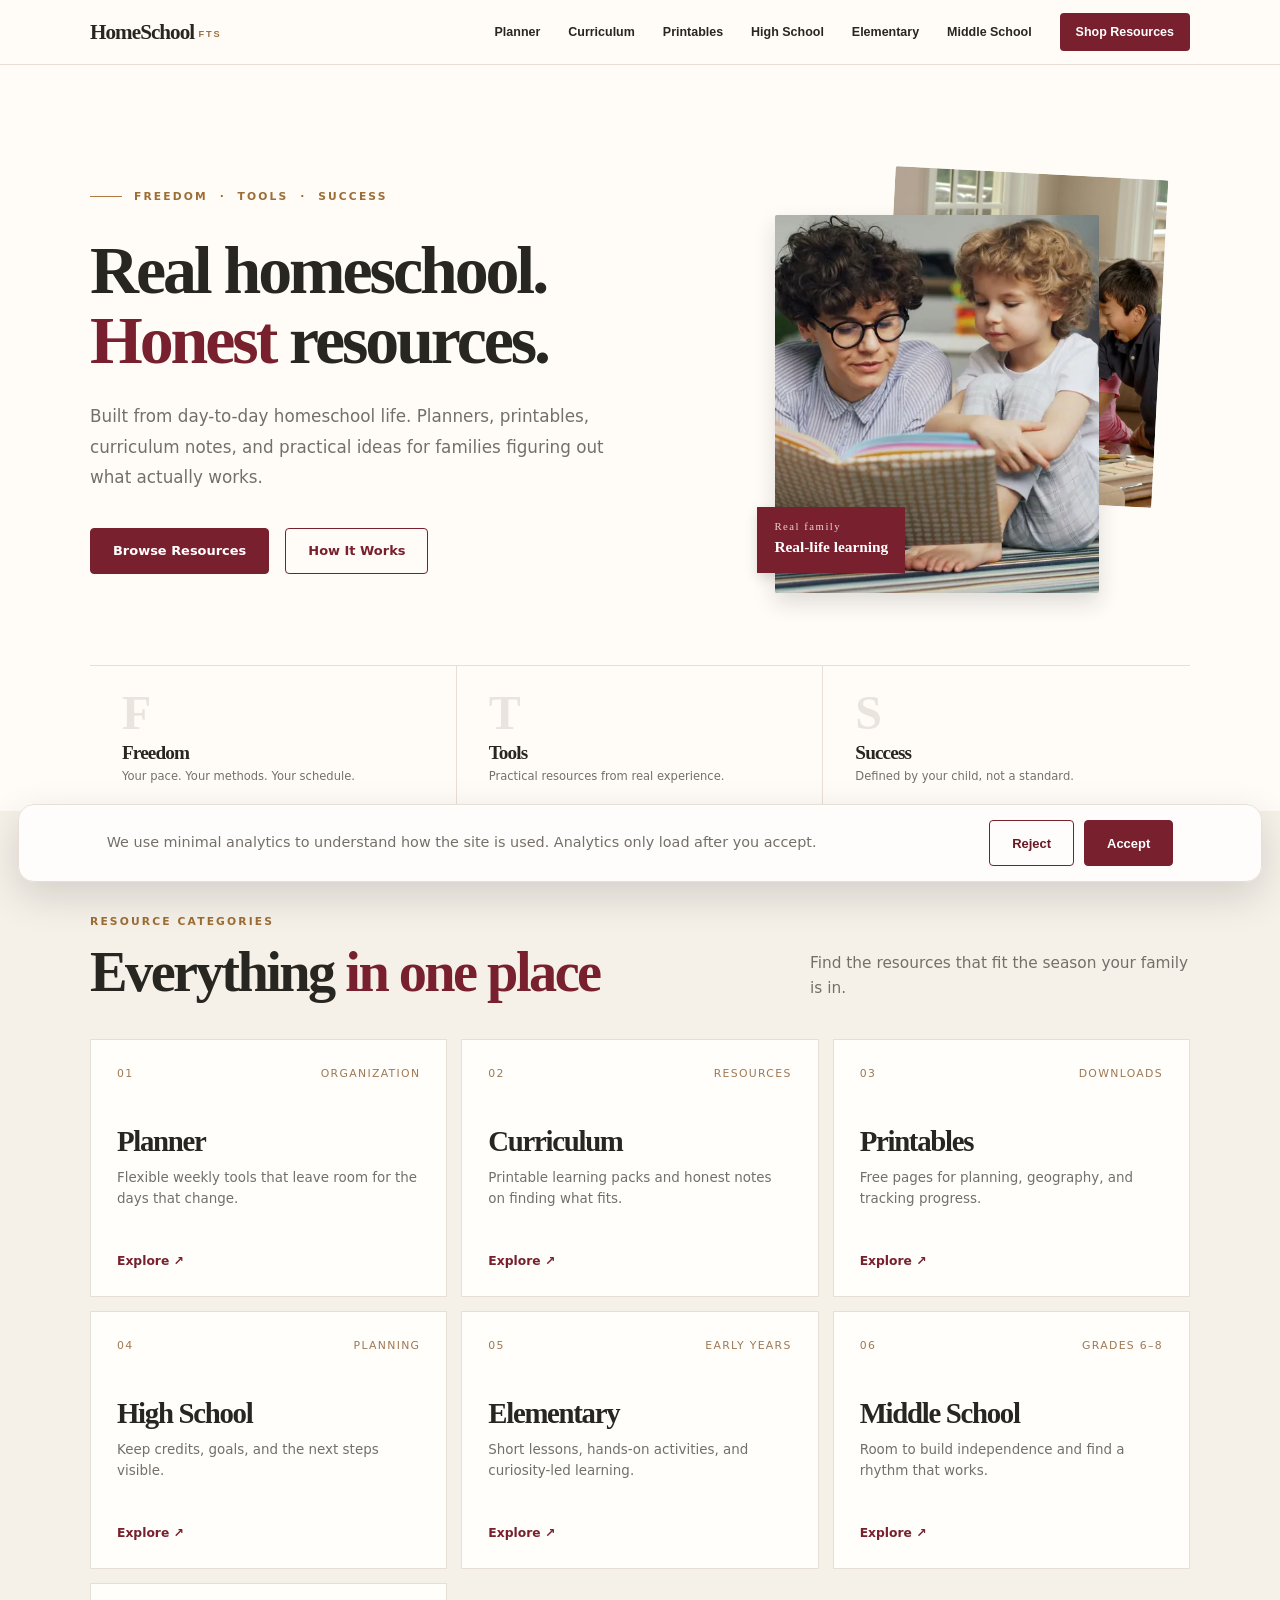
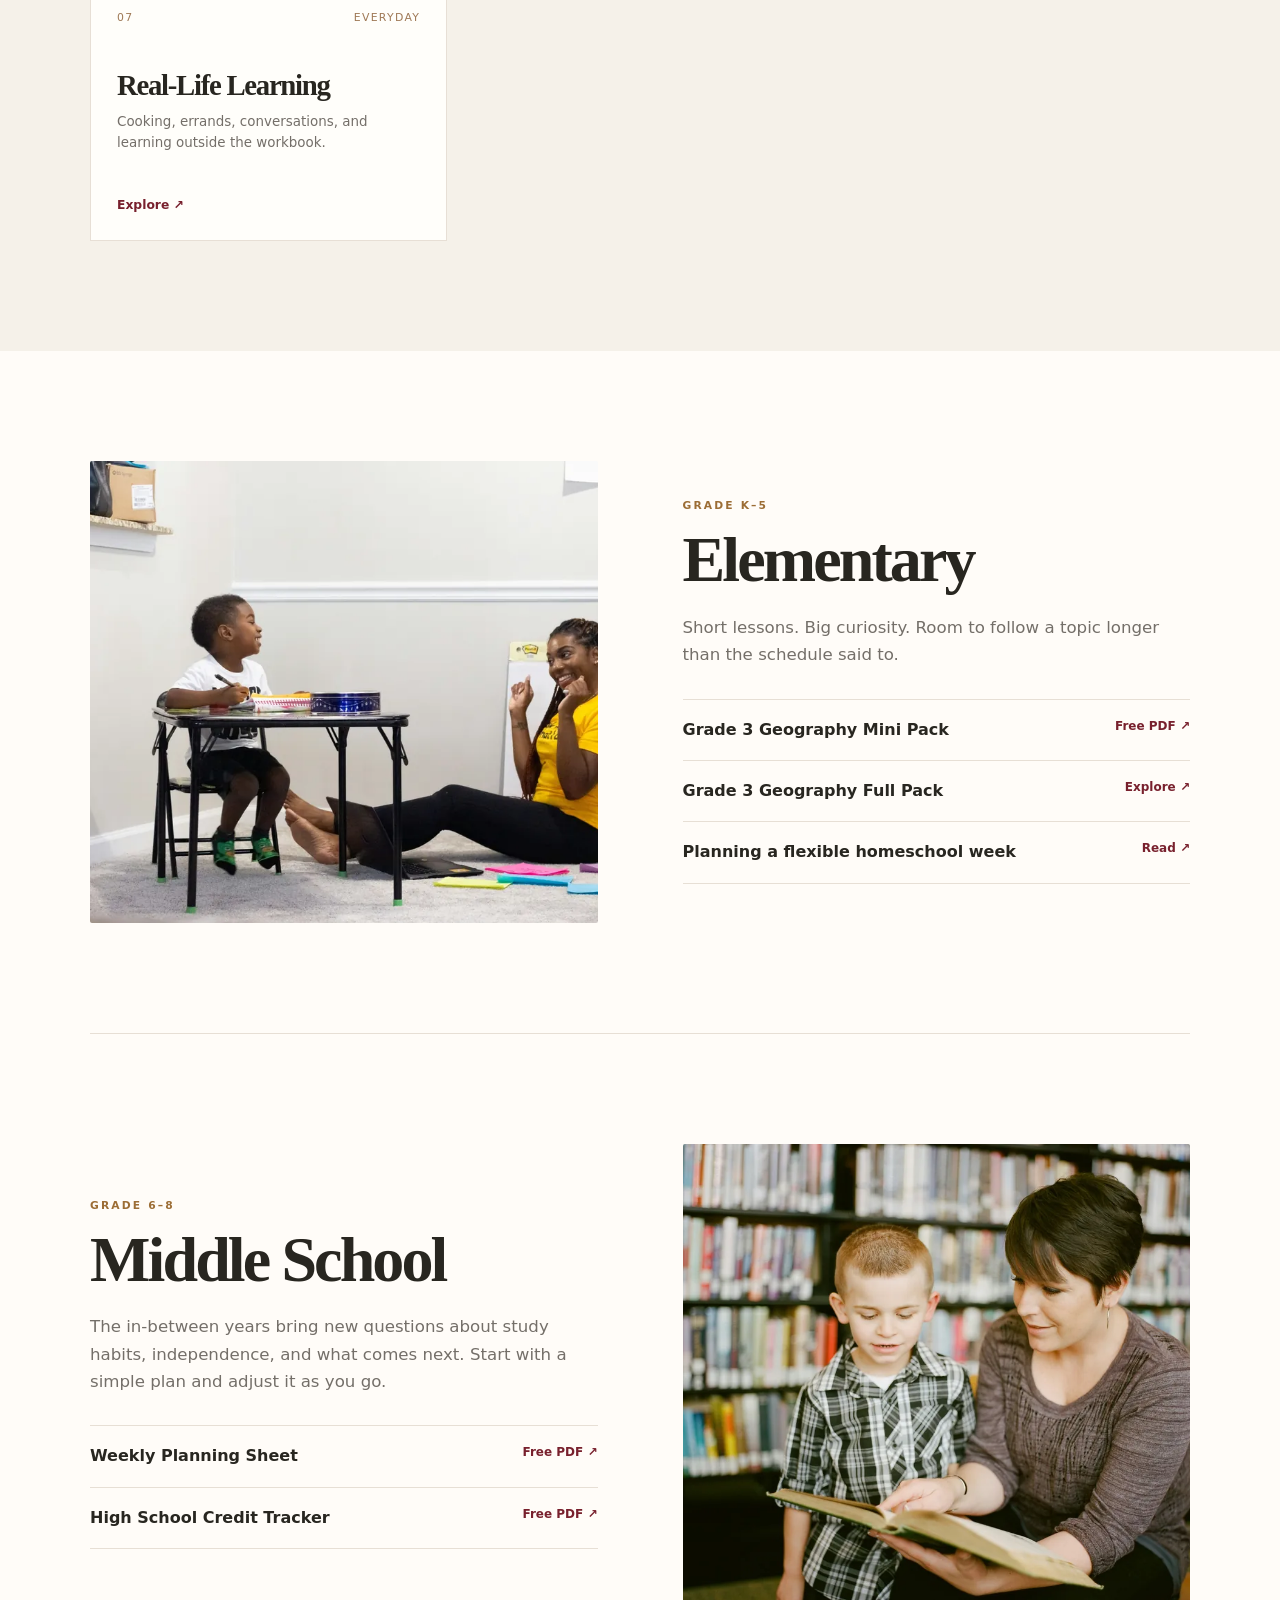
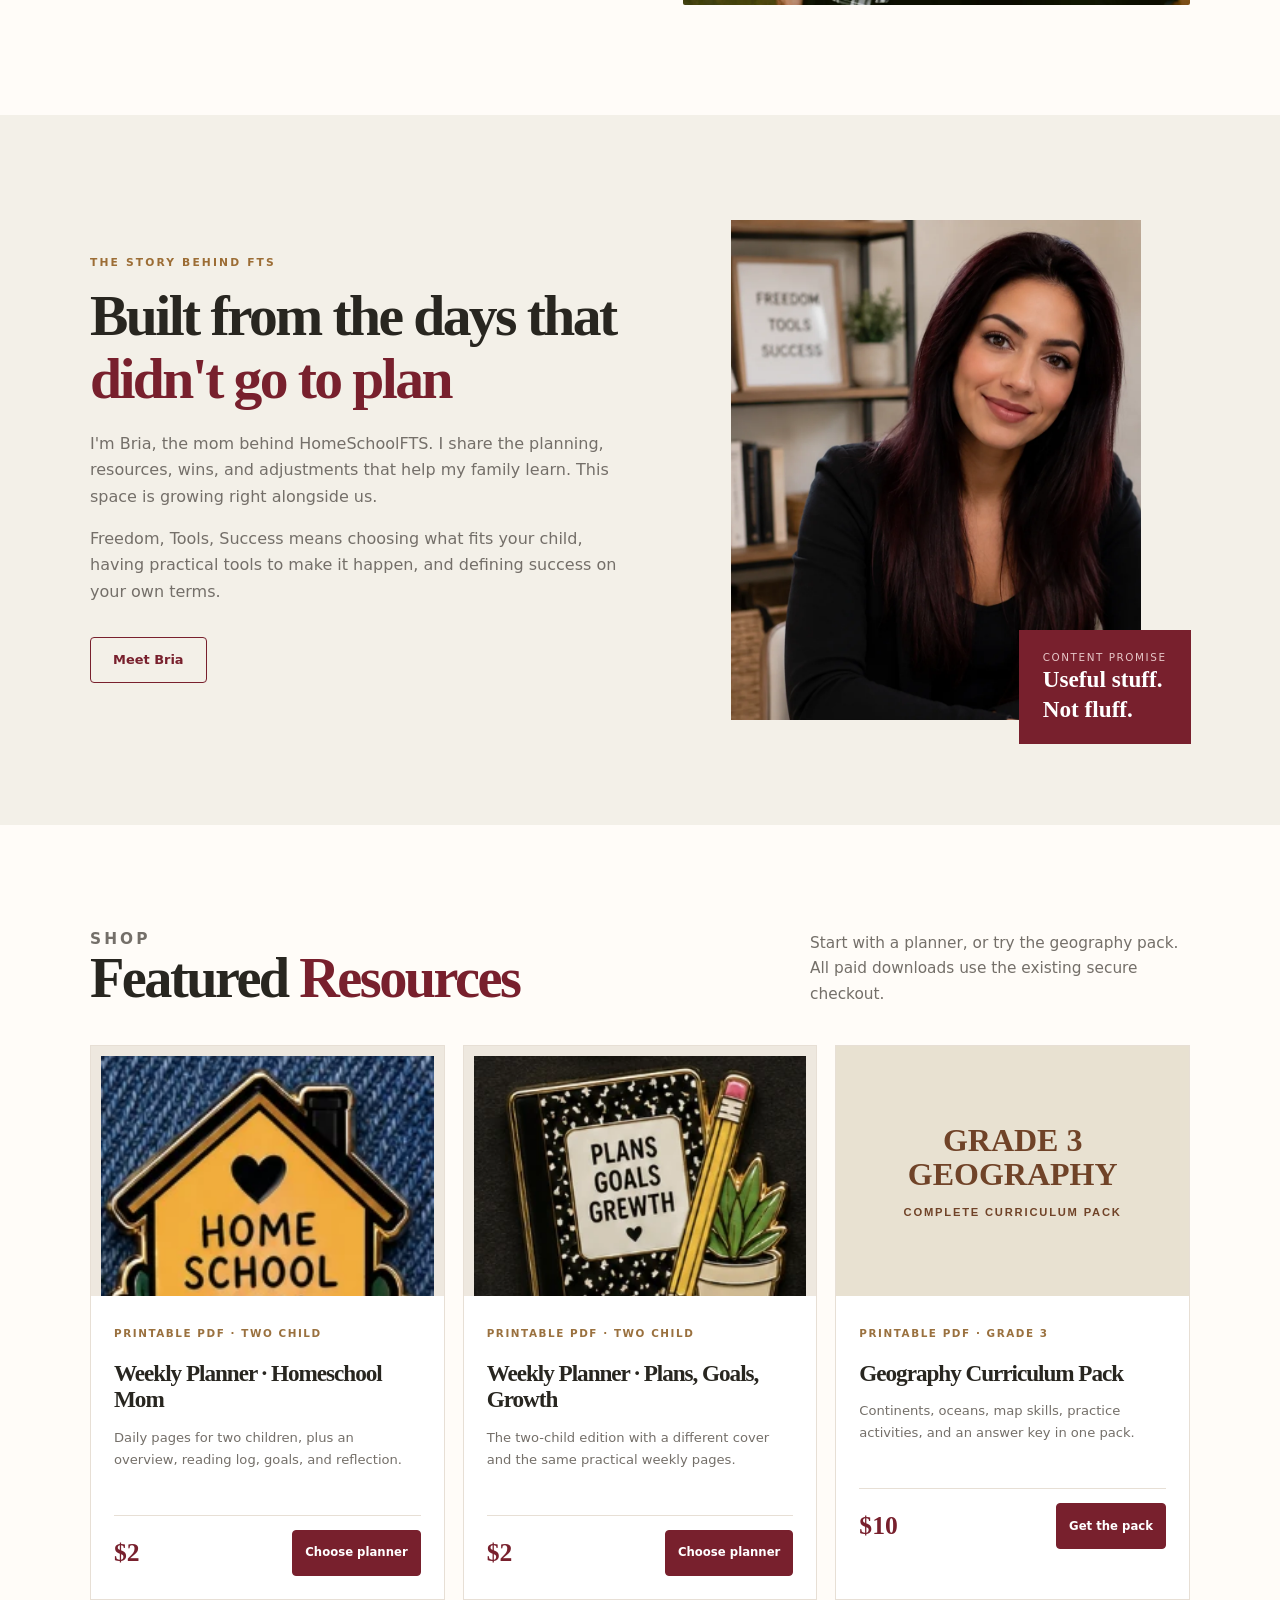
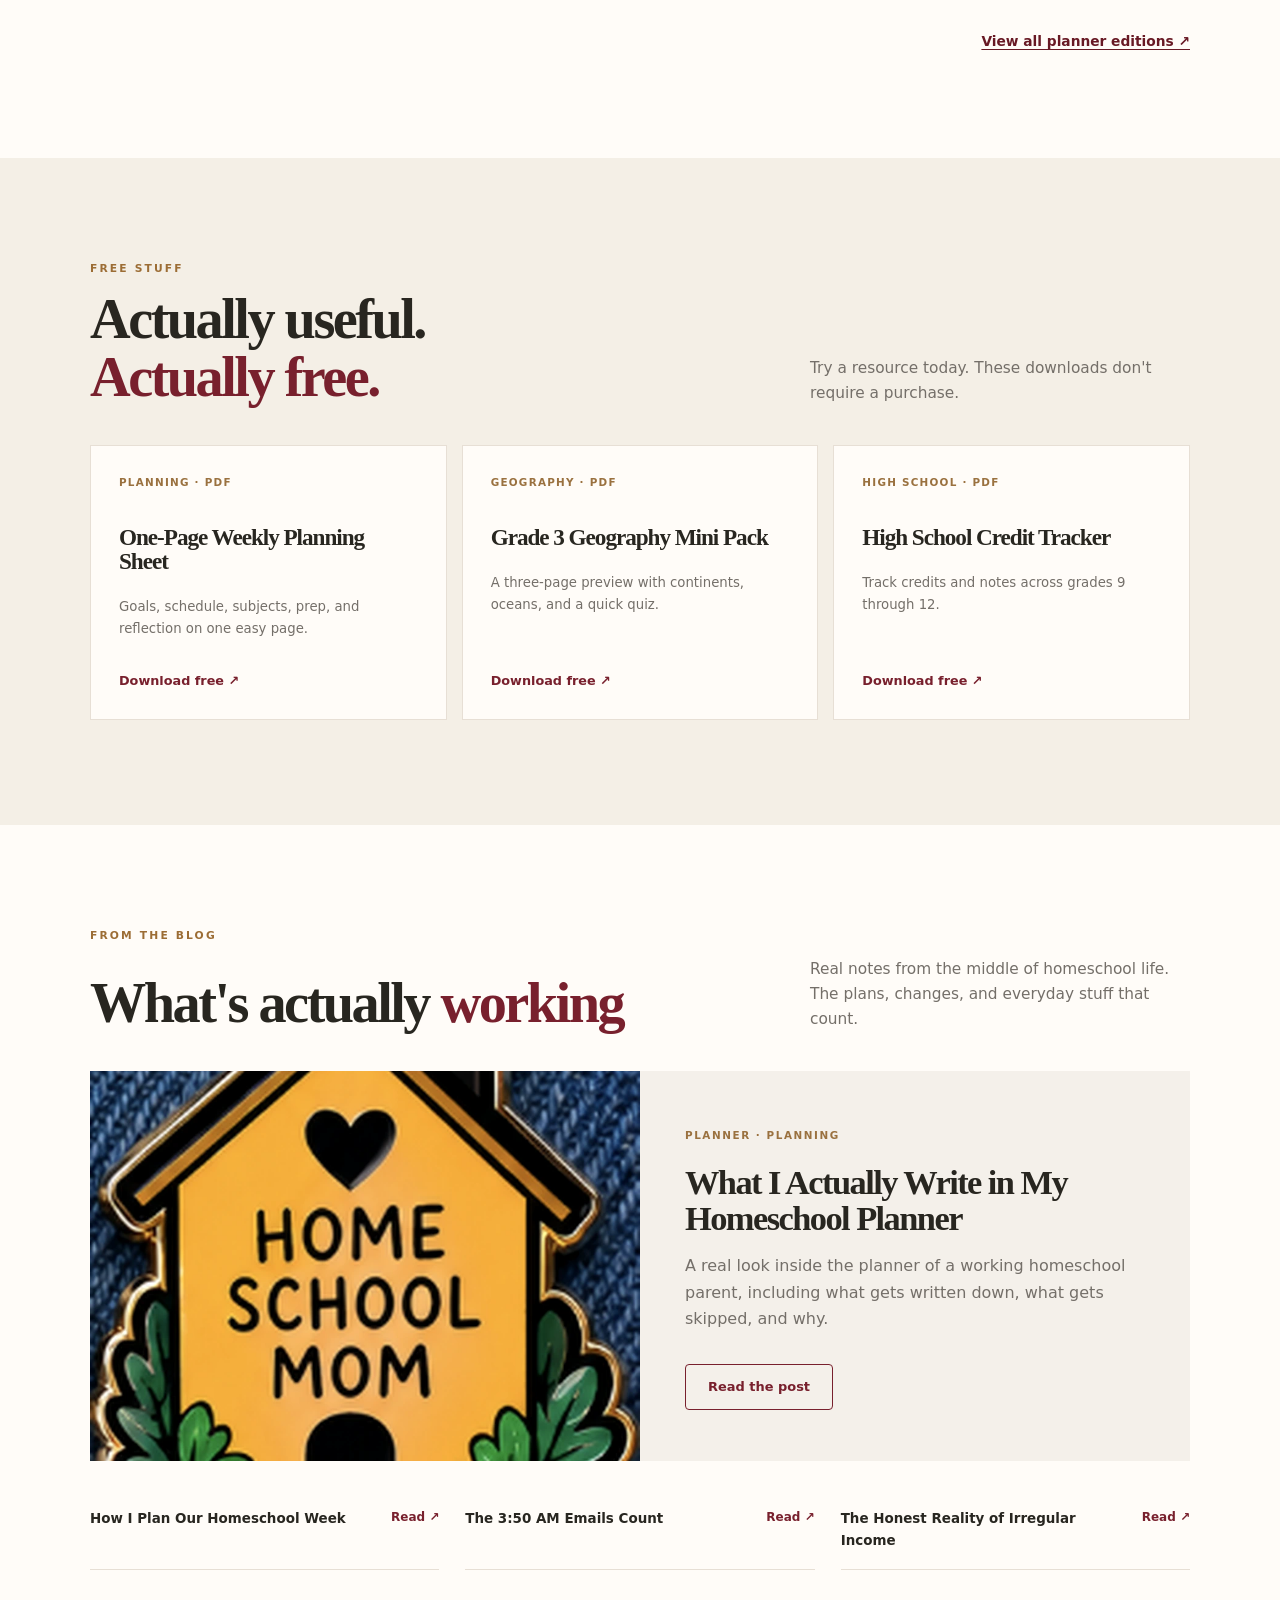
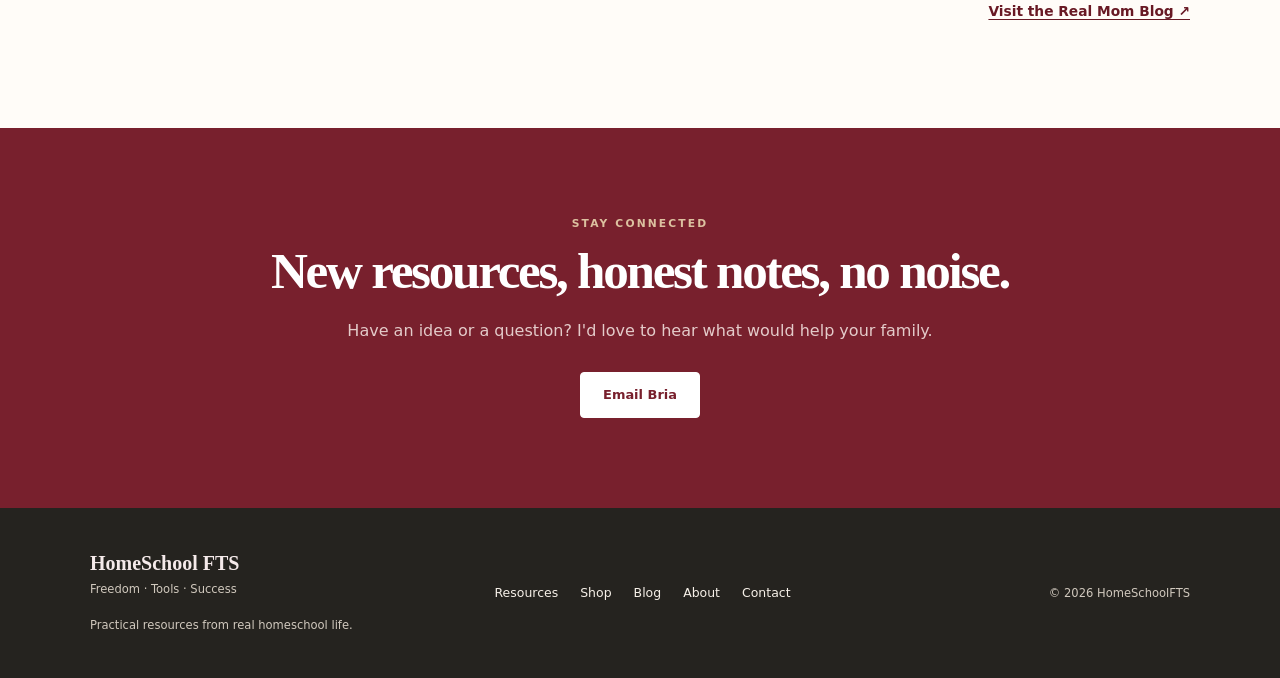
==== commit 890a1222: "Redesign homepage around Figma reference" ====
--- a/index.html
+++ b/index.html
@@ -24,338 +24,92 @@
   <link rel="icon" href="/favicon.svg" type="image/svg+xml">
   <link rel="preload" href="/assets/css/style.css" as="style">
   <link rel="stylesheet" href="/assets/css/style.css">
+  <link rel="stylesheet" href="/assets/css/home.css">
   <title>Homeschool FTS | Freedom. Tools. Success.</title>
-  <style>
-    .resource-inner{align-items:start}
-    .resource-tabs{display:flex;flex-wrap:wrap;gap:9px;margin:24px 0 0}
-    .resource-tab{padding:8px 13px;border:1px solid #d6bcbe;border-radius:999px;background:rgba(255,255,255,.6);color:var(--ink);font:800 .78rem/1.2 Inter,ui-sans-serif,system-ui,-apple-system,BlinkMacSystemFont,"Segoe UI",sans-serif;cursor:pointer}
-    .resource-tab[aria-selected="true"]{background:var(--burgundy);border-color:var(--burgundy);color:#fff}
-    .resource-panel{grid-column:1/-1;margin-top:30px}
-    .resource-panel[hidden]{display:none}
-    .planner-panel{display:grid;grid-template-columns:1.05fr .95fr;gap:30px;align-items:center;padding:30px;background:rgba(255,255,255,.58);border:1px solid #d6bcbe;border-radius:22px}
-    .planner-card{background:var(--surface);border:1px solid var(--line);border-radius:20px;padding:26px;box-shadow:0 10px 35px rgba(32,32,32,.07)}
-    .planner-card h3{font-size:2rem;margin-bottom:8px}
-    .planner-price{font:700 1.5rem/1 Georgia,"Times New Roman",serif;color:var(--burgundy);margin:12px 0 18px}
-    .planner-badges{display:flex;flex-wrap:wrap;gap:8px;margin:18px 0}
-    .planner-badges span{padding:7px 11px;border:1px solid #d6bcbe;border-radius:999px;background:#fff;color:var(--ink);font-size:.78rem;font-weight:800}
-    .planner-card p,.planner-panel>div>p{color:var(--muted)}
-    .planner-cover-strip{display:grid;grid-template-columns:repeat(3,1fr);gap:10px;margin:0 0 20px}.mini-planner{aspect-ratio:8.5/11;background:#fff8ea;border:1px solid #dfd0c4;border-radius:10px;overflow:hidden;box-shadow:0 8px 18px rgba(32,32,32,.08);position:relative}.mini-planner-top{height:30%;background:#a9562c;border-bottom:3px solid #f3bf19;color:#fff;display:grid;place-items:center;text-align:center;font-weight:900;font-size:.54rem;line-height:1.1;padding:5px}.mini-planner-body{padding:10px;display:grid;place-items:center}.mini-planner-body img{width:72%;aspect-ratio:1/1;object-fit:cover;border-radius:6px}.mini-planner.original .mini-planner-body{padding-top:24%;color:#a9562c;font-weight:900;font-size:.58rem;text-align:center}.mini-planner-label{display:block;text-align:center;font-size:.62rem;font-weight:800;margin-top:5px;color:var(--ink)}
-    .future-panel{padding:28px;background:rgba(255,255,255,.45);border:1px dashed #d6bcbe;border-radius:18px;color:var(--muted)}
-    .home-blog{padding:92px 0}
-    .home-blog-head{max-width:780px}
-    .home-blog-head p:last-child{color:var(--muted);font-size:1.08rem}
-    .home-blog-grid{display:grid;grid-template-columns:repeat(2,minmax(0,1fr));gap:24px;margin-top:32px}
-    .home-blog-card{background:var(--surface);border:1px solid var(--line);border-radius:22px;padding:30px;box-shadow:0 10px 35px rgba(32,32,32,.07)}
-    .home-blog-card h3{font-size:clamp(1.65rem,3vw,2.25rem);margin:8px 0 12px}
-    .home-blog-card p{color:var(--muted)}
-    .home-blog-card .post-meta{font-size:.78rem;font-weight:800;letter-spacing:.08em;text-transform:uppercase;color:var(--burgundy);margin-bottom:8px}
-    .home-blog-actions{margin-top:30px}
-    @media(max-width:800px){.planner-panel,.home-blog-grid{grid-template-columns:1fr}}
-  </style>
 </head>
 <body>
   <a class="skip-link" href="#content">Skip to content</a>
 
-  <header class="site-header">
-    <nav class="container site-nav" aria-label="Main navigation">
-      <a class="brand" href="/" aria-label="Homeschool FTS home">
-        <span class="brand-name">Homeschool <b>FTS</b></span>
-        <span class="brand-tagline">Freedom. Tools. Success.</span>
-      </a>
-      <div class="nav-list">
-        <a href="#homeschool">Homeschool</a>
-        <a href="#money">Money + Work</a>
-        <a href="#smart">Smart Living</a>
-        <a href="/blog/">Real Mom Blog</a>
-        <a href="/shop.html">Shop</a>
-        <a href="#mom">Mom Life</a>
-        <a href="#beaver-den">The Beaver Den</a>
-        <a href="/about.html">Meet Bria</a>
+<header class="site-header">
+  <nav class="container site-nav" aria-label="Main navigation">
+    <a class="brand" href="/" aria-label="HomeSchool FTS home"><span class="brand-name">HomeSchool <b>FTS</b></span></a>
+    <button class="menu-toggle" type="button" aria-expanded="false" aria-controls="home-nav">Menu</button>
+    <div class="nav-list" id="home-nav">
+      <a href="#planner">Planner</a><a href="#curriculum">Curriculum</a><a href="#printables">Printables</a>
+      <a href="#high-school">High School</a><a href="#elementary">Elementary</a><a href="#middle-school">Middle School</a>
+      <a class="nav-shop" href="#shop">Shop Resources</a>
+    </div>
+  </nav>
+</header>
+<main id="content">
+  <section class="hero container" aria-labelledby="hero-title">
+    <div class="hero-copy">
+      <p class="eyebrow">Freedom &nbsp;·&nbsp; Tools &nbsp;·&nbsp; Success</p>
+      <h1 id="hero-title">Real homeschool.<br><em>Honest</em> resources.</h1>
+      <p class="lead">Built from day-to-day homeschool life. Planners, printables, curriculum notes, and practical ideas for families figuring out what actually works.</p>
+      <div class="hero-actions"><a class="button" href="#categories">Browse Resources</a><a class="button button-outline" href="#about">How It Works</a></div>
+    </div>
+    <div class="hero-art" aria-label="A look at learning together at home">
+      <img class="hero-art-back" src="/assets/images/hero-family.webp" alt="A family learning together around a table" width="1400" height="1029" fetchpriority="high">
+      <img class="hero-art-front" src="/assets/images/learning-reading.webp" alt="A child reading at home" width="933" height="760">
+      <div class="hero-art-note"><span>Real family</span><strong>Real-life learning</strong></div>
+    </div>
+  </section>
+  <section class="pillars container" aria-label="The FTS approach">
+    <div class="pillars-grid">
+      <article class="pillar-card"><span class="pillar-letter">F</span><h2>Freedom</h2><p>Your pace. Your methods. Your schedule.</p></article>
+      <article class="pillar-card"><span class="pillar-letter">T</span><h2>Tools</h2><p>Practical resources from real experience.</p></article>
+      <article class="pillar-card"><span class="pillar-letter">S</span><h2>Success</h2><p>Defined by your child, not a standard.</p></article>
+    </div>
+  </section>
+  <section id="categories" class="categories-band" aria-labelledby="categories-title">
+    <div class="container">
+      <p class="eyebrow">Resource Categories</p><div class="section-intro"><h2 id="categories-title">Everything <em>in one place</em></h2><p>Find the resources that fit the season your family is in.</p></div>
+      <div class="category-grid">
+        <a class="category-card" id="planner" href="#shop"><span class="category-top"><span>01</span><span>Organization</span></span><h3>Planner</h3><p>Flexible weekly tools that leave room for the days that change.</p><span class="explore">Explore ↗</span></a>
+        <a class="category-card" id="curriculum" href="#curriculum-feature"><span class="category-top"><span>02</span><span>Resources</span></span><h3>Curriculum</h3><p>Printable learning packs and honest notes on finding what fits.</p><span class="explore">Explore ↗</span></a>
+        <a class="category-card" id="printables" href="#free"><span class="category-top"><span>03</span><span>Downloads</span></span><h3>Printables</h3><p>Free pages for planning, geography, and tracking progress.</p><span class="explore">Explore ↗</span></a>
+        <a class="category-card" id="high-school" href="#free"><span class="category-top"><span>04</span><span>Planning</span></span><h3>High School</h3><p>Keep credits, goals, and the next steps visible.</p><span class="explore">Explore ↗</span></a>
+        <a class="category-card" href="#elementary"><span class="category-top"><span>05</span><span>Early Years</span></span><h3>Elementary</h3><p>Short lessons, hands-on activities, and curiosity-led learning.</p><span class="explore">Explore ↗</span></a>
+        <a class="category-card" href="#middle-school"><span class="category-top"><span>06</span><span>Grades 6–8</span></span><h3>Middle School</h3><p>Room to build independence and find a rhythm that works.</p><span class="explore">Explore ↗</span></a>
+        <a class="category-card" href="#real-life"><span class="category-top"><span>07</span><span>Everyday</span></span><h3>Real-Life Learning</h3><p>Cooking, errands, conversations, and learning outside the workbook.</p><span class="explore">Explore ↗</span></a>
       </div>
-    </nav>
-  </header>
-
-  <main id="content">
-    <section class="hero container" aria-labelledby="hero-title">
-      <div class="hero-copy">
-        <p class="eyebrow">FREEDOM · TOOLS · SUCCESS</p>
-        <h1 id="hero-title">Learning that grows <em>with your family.</em></h1>
-        <p class="lead">Practical homeschool resources, flexible planning, and real-life ideas for families who want an education built around the child instead of a one-size-fits-all system.</p>
-        <div class="hero-actions">
-          <a class="button" href="#resources">Explore resources</a>
-          <a class="text-link" href="/blog/">Read the Real Mom Blog</a>
-          <a class="text-link" href="/about.html">Meet Bria</a>
-        </div>
-      </div>
-      <figure class="hero-photo media-frame">
-        <img src="/assets/images/hero-family.webp" width="1400" height="1029" alt="A family learning together around a table at home" fetchpriority="high" decoding="async">
-      </figure>
-    </section>
-
-    <section id="approach" class="pillars container" aria-labelledby="pillars-title">
-      <div class="section-heading">
-        <p class="eyebrow">THE FTS APPROACH</p>
-        <h2 id="pillars-title">Freedom to choose. Tools to build. Success on your terms.</h2>
-        <p>Homeschooling can be structured without being rigid. FTS is about giving families room to adapt, practical resources they can actually use, and the confidence to define success for their own children.</p>
-      </div>
-
-      <div class="grid pillars-grid">
-        <article class="card pillar-card">
-          <span class="card-number">01</span>
-          <h3>Freedom</h3>
-          <p>Choose the pace, methods, subjects, schedule, and learning environment that fit your child and your household.</p>
-        </article>
-        <article class="card pillar-card">
-          <span class="card-number">02</span>
-          <h3>Tools</h3>
-          <p>Use practical planners, resources, curriculum guidance, technology, and strategies that make the day easier to manage.</p>
-        </article>
-        <article class="card pillar-card">
-          <span class="card-number">03</span>
-          <h3>Success</h3>
-          <p>Build knowledge, confidence, independence, critical thinking, and skills that carry into whatever comes next.</p>
-        </article>
-      </div>
-    </section>
-
-    <section class="story-band" aria-labelledby="real-life-title">
-      <div class="container story-intro">
-        <div>
-          <p class="eyebrow eyebrow-light">REAL-LIFE LEARNING</p>
-          <h2 id="real-life-title">Education happens everywhere.</h2>
-        </div>
-        <p>Reading together, trying something hands-on, talking through a problem, or following a question farther than the lesson planned: those moments count.</p>
-      </div>
-      <div class="container photo-grid">
-        <figure class="photo-tile photo-tile-tall">
-          <img src="/assets/images/learning-library.webp" width="932" height="760" loading="lazy" decoding="async" alt="An adult reading a book with a child in a library">
-        </figure>
-        <figure class="photo-tile">
-          <img src="/assets/images/learning-floor.webp" width="933" height="760" loading="lazy" decoding="async" alt="An adult and child doing a hands-on learning activity together">
-        </figure>
-        <figure class="photo-tile">
-          <img src="/assets/images/real-life-learning-at-home.webp" width="1024" height="1024" loading="lazy" decoding="async" alt="A child reading on a couch while an adult reads nearby in a cozy home learning space">
-        </figure>
-      </div>
-    </section>
-
-    <section class="meet container" aria-labelledby="meet-title">
-      <figure class="meet-photo media-frame">
-        <img src="/assets/images/bria.webp" width="960" height="1200" loading="lazy" decoding="async" alt="Bria, founder of Homeschool FTS, seated in a warm home office">
-      </figure>
-      <div class="meet-copy">
-        <p class="script-accent" aria-hidden="true">hello</p>
-        <p class="eyebrow">MEET THE MOM BEHIND FTS</p>
-        <h2 id="meet-title">Meet Bria</h2>
-        <p class="intro-line">I’m the mom behind Homeschool FTS, and I’m building this space from the middle of real homeschool life, not from a perfect template.</p>
-        <p>I created Homeschool FTS to share the planning, resources, wins, lessons, and adjustments that actually help our family learn.</p>
-        <blockquote>“The freedom to create an education that fits your family. The tools to make it possible. And the confidence to define success for your child.”</blockquote>
-        <a class="button" href="/about.html">Read my story</a>
-      </div>
-    </section>
-
-    <section class="home-blog container" aria-labelledby="home-blog-title">
-      <div class="home-blog-head">
-        <p class="eyebrow">REAL MOM BLOG</p>
-        <h2 id="home-blog-title">The part of homeschooling nobody puts in the brochure.</h2>
-        <p>Real notes from the middle of homeschool life: the planning, the admin, the things that work, the things that flop, and the adjustments happening in between.</p>
-      </div>
-      <div class="home-blog-grid">
-        <article class="home-blog-card">
-          <p class="post-meta">September 19, 2026 · Planning</p>
-          <h3><a href="/blog/how-i-plan-our-homeschool-week.html">How I Plan Our Homeschool Week Without Planning Every Minute</a></h3>
-          <p>The weekly anchors, Sunday preview, and built-in flex day that give us structure without turning every day into a rigid schedule.</p>
-          <a class="text-link" href="/blog/how-i-plan-our-homeschool-week.html">Read the post →</a>
-        </article>
-        <article class="home-blog-card">
-          <p class="post-meta">September 17, 2026 · Mom Life</p>
-          <h3><a href="/blog/what-i-actually-write-in-my-homeschool-planner.html">What I Actually Write in My Homeschool Planner</a></h3>
-          <p>A real look inside the planner of a working homeschool parent, including what actually gets written down, what gets skipped, and why.</p>
-          <a class="text-link" href="/blog/what-i-actually-write-in-my-homeschool-planner.html">Read the post →</a>
-        </article>
-        <article class="home-blog-card">
-          <p class="post-meta">September 17, 2026 · Mom Life</p>
-          <h3><a href="/blog/the-350-am-emails-count.html">The 3:50 AM Emails Count</a></h3>
-          <p>Admissions portals, tutoring accounts, backup plans, a working planner store, and the invisible admin that keeps homeschool life moving.</p>
-          <a class="text-link" href="/blog/the-350-am-emails-count.html">Read the post →</a>
-        </article>
-      </div>
-      <div class="home-blog-actions">
-        <a class="button" href="/blog/">Visit the Real Mom Blog</a>
-      </div>
-    </section>
-
-    <section id="resources" class="resource-feature" aria-labelledby="resources-title">
-      <div class="container resource-inner">
-        <div class="resource-copy">
-          <p class="eyebrow">RESOURCES IN THE WORKS</p>
-          <h2 id="resources-title">Useful stuff, not fluff.</h2>
-          <p>Homeschool FTS is growing into a practical library of schedules, quarterly plans, printables, curriculum guidance, activities, and tools for different ages and stages.</p>
-          <div class="resource-tabs" role="tablist" aria-label="Resource categories">
-            <button class="resource-tab" id="tab-planner" type="button" role="tab" aria-selected="true" aria-controls="panel-planner">Planner</button>
-            <button class="resource-tab" id="tab-curriculum" type="button" role="tab" aria-selected="false" aria-controls="panel-curriculum">Curriculum</button>
-            <button class="resource-tab" id="tab-printables" type="button" role="tab" aria-selected="false" aria-controls="panel-printables">Printables</button>
-            <button class="resource-tab" id="tab-highschool" type="button" role="tab" aria-selected="false" aria-controls="panel-highschool">High school</button>
-            <button class="resource-tab" id="tab-elementary" type="button" role="tab" aria-selected="false" aria-controls="panel-elementary">Elementary</button>
-            <button class="resource-tab" id="tab-reallife" type="button" role="tab" aria-selected="false" aria-controls="panel-reallife">Real-life learning</button>
-          </div>
-        </div>
-        <figure class="resource-photo media-frame">
-          <img src="/assets/images/pencils.webp" width="1400" height="933" loading="lazy" decoding="async" alt="Colorful pencils arranged beside a clean white workspace">
-        </figure>
-
-        <div class="resource-panel" id="panel-planner" role="tabpanel" aria-labelledby="tab-planner">
-          <div class="planner-panel">
-            <div>
-              <p class="eyebrow">PLANNER</p>
-              <h3>Weekly planners built for real homeschool life.</h3>
-              <p>Choose the original weekly planner or one of two two-child editions. Every version is undated, printable, and designed to keep the week visible without making planning another giant project.</p>
-              <div class="planner-badges"><span>Original</span><span>Two Child</span><span>Undated</span><span>10 pages</span></div>
-            </div>
-            <article class="planner-card">
-              <div class="planner-cover-strip" aria-label="Planner cover previews">
-                <div><div class="mini-planner original"><div class="mini-planner-top">WEEKLY HOMESCHOOL PLANNER</div><div class="mini-planner-body">HomeSchoolFTS<br>Learn Together</div></div><span class="mini-planner-label">Original</span></div>
-                <div><div class="mini-planner"><div class="mini-planner-top">TWO CHILD EDITION</div><div class="mini-planner-body"><img src="/assets/images/pin-homeschool-mom.webp" alt="Homeschool Mom planner cover art"></div></div><span class="mini-planner-label">Homeschool Mom</span></div>
-                <div><div class="mini-planner"><div class="mini-planner-top">TWO CHILD EDITION</div><div class="mini-planner-body"><img src="/assets/images/pin-goals-growth.webp" alt="Plans Goals Growth planner cover art"></div></div><span class="mini-planner-label">Plans • Goals • Growth</span></div>
-              </div>
-              <p class="eyebrow">DIGITAL DOWNLOAD</p>
-              <h3>HomeSchoolFTS Weekly Homeschool Planner</h3>
-              <div class="planner-price">$2.00</div>
-              <p>See each cover, pick the planner version that fits your household, then check out securely through Stripe.</p>
-              <a class="button" href="/shop.html">See covers & choose your planner</a>
-            </article>
-          </div>
-        </div>
-        <div class="resource-panel" id="panel-curriculum" role="tabpanel" aria-labelledby="tab-curriculum" hidden>
-          <div class="planner-panel">
-            <div>
-              <p class="eyebrow">CURRICULUM · GRADE 3 GEOGRAPHY</p>
-              <h3>Explore the world one section at a time.</h3>
-              <p>This complete 12-page curriculum pack is built for curious explorers ages 8–9. It covers continents and oceans, continent deep dives, Antarctica, landforms and bodies of water, geography vocabulary, compass directions, map keys, map scale, and a final review quiz with an answer key.</p>
-              <div class="planner-badges"><span>Grade 3</span><span>Ages 8–9</span><span>12 pages</span><span>Printable PDF</span><span>Answer key</span></div>
-            </div>
-            <article class="planner-card">
-              <div class="planner-cover-strip" aria-label="Grade 3 Geography curriculum preview">
-                <div><div class="mini-planner original"><div class="mini-planner-top">GRADE 3 GEOGRAPHY</div><div class="mini-planner-body">Complete Curriculum Pack<br><br>Ages 8–9</div></div><span class="mini-planner-label">Digital curriculum</span></div>
-              </div>
-              <p class="eyebrow">DIGITAL CURRICULUM DOWNLOAD</p>
-              <h3>Grade 3 Geography Complete Curriculum Pack</h3>
-              <div class="planner-price">$10.00</div>
-              <p>Continents, oceans, landmarks, landforms, map skills, vocabulary, practice activities, a 30-question final review, and a parent answer key in one printable pack.</p>
-              <a class="button" href="https://buy.stripe.com/5kQ9AT3Xucql2aDeiSaIM05">Buy Grade 3 Geography for $10</a>
-            </article>
-          </div>
-        </div>
-        <div class="resource-panel" id="panel-printables" role="tabpanel" aria-labelledby="tab-printables" hidden>
-          <article class="planner-card">
-            <p class="eyebrow">PRINTABLES · FREE PREVIEW</p>
-            <h3>Grade 3 Geography Mini Pack</h3>
-            <p>Try a free 3-page preview with a continents and oceans reference, a continent-labeling activity, and a true-or-false geography quiz.</p>
-            <div class="planner-badges"><span>Grade 3</span><span>3 pages</span><span>Free PDF</span><span>Geography</span></div>
-            <a class="button" href="/assets/downloads/grade-3-geography-mini-pack-preview.pdf" download>Download the free mini pack</a>
-          </article>
-        </div>
-        <div class="resource-panel" id="panel-highschool" role="tabpanel" aria-labelledby="tab-highschool" hidden>
-          <article class="planner-card">
-            <p class="eyebrow">HIGH SCHOOL · FREE PRINTABLE</p>
-            <h3>High School Credit Tracker</h3>
-            <p>Keep yearly credit totals for grades 9–12, your graduation goal, and notes together in one printable tracker.</p>
-            <div class="planner-badges"><span>Grades 9–12</span><span>2-page PDF</span><span>Free download</span></div>
-            <a class="button" href="/assets/downloads/high-school-credit-tracker.pdf" download>Download the credit tracker (PDF)</a>
-          </article>
-        </div>
-        <div class="resource-panel future-panel" id="panel-elementary" role="tabpanel" aria-labelledby="tab-elementary" hidden>Elementary resources are in the works.</div>
-        <div class="resource-panel" id="panel-reallife" role="tabpanel" aria-labelledby="tab-reallife" hidden>
-          <div class="planner-panel">
-            <div>
-              <p class="eyebrow">REAL-LIFE LEARNING · FREE PRINTABLE</p>
-              <h3>Free One-Page Weekly Planning Sheet</h3>
-              <p>Plan the week without planning every minute. This simple printable keeps your main goal, schedule, subjects, books, activities, prep, and end-of-week reflection together on one easy sheet.</p>
-              <div class="planner-badges"><span>Free PDF</span><span>Weekly planning</span><span>Flexible homeschool</span><span>Print at home</span></div>
-              <a class="text-link" href="/blog/how-i-plan-our-homeschool-week.html">Read how I use this sheet →</a>
-            </div>
-            <article class="planner-card">
-              <p class="eyebrow">DOWNLOAD + READ</p>
-              <h3>A simple plan that leaves room for real life.</h3>
-              <p>The free sheet works with the weekly anchor approach from “How I Plan Our Homeschool Week Without Planning Every Minute.” Read the post for the full routine, or download the printable and start planning.</p>
-              <a class="button" href="/assets/downloads/free-one-page-weekly-planning-sheet.pdf" download>Download the free planning sheet</a>
-              <p><a class="text-link" href="/blog/how-i-plan-our-homeschool-week.html">Read the matching blog post →</a></p>
-            </article>
-          </div>
-        </div>
-      </div>
-    </section>
-
-    <section id="contact" class="contact container">
-      <p class="eyebrow">STAY CONNECTED</p>
-      <h2>We’re building Homeschool FTS in real time.</h2>
-      <p>Have a question, an idea, or a resource you’d love to see here? <a href="mailto:BriaS@HomeSchoolFTS.com">Email Bria</a>.</p>
-    </section>
-
-    <section id="homeschool" class="section container">
-      <p class="eyebrow">HOMESCHOOL</p>
-      <h2>Coming soon.</h2>
-    </section>
-
-    <section id="money" class="home-blog container" aria-labelledby="money-title">
-      <div class="home-blog-head">
-        <p class="eyebrow">MONEY + WORK</p>
-        <h2 id="money-title">Real work, uneven paychecks, and the systems that keep us steady.</h2>
-        <p>Honest notes about flexible work, building income around family life, and managing money when it does not arrive on a perfectly predictable schedule.</p>
-      </div>
-      <div class="home-blog-grid">
-        <article class="home-blog-card">
-          <p class="post-meta">September 19, 2026 · Money + Work</p>
-          <h3><a href="/money-work/the-honest-reality-of-irregular-income.html">The Honest Reality of Irregular Income (And How We Manage It)</a></h3>
-          <p>What irregular income actually feels like, how we budget through the uneven months, and why “steady-ish” still counts.</p>
-          <a class="text-link" href="/money-work/the-honest-reality-of-irregular-income.html">Read the post →</a>
-        </article>
-      </div>
-    </section>
-
-    <section id="smart" class="section container" aria-labelledby="smart-title">
-      <div class="home-blog-head">
-        <p class="eyebrow">SMART LIVING</p>
-        <h2 id="smart-title">Simple tools for making real life easier.</h2>
-        <p>Practical apps, shortcuts, organization ideas, and everyday tools that can save time, money, or a little mental energy.</p>
-      </div>
-      <div class="home-blog-grid">
-        <article class="home-blog-card">
-          <p class="post-meta">September 19, 2026 · Smart Living</p>
-          <h3><a href="/smart-living/digital-planning-setup-household.html">The Digital Planning Setup That Changed How I Run Our Household</a></h3>
-          <p>How I split calendars, tasks, projects, and notes into a simple system so homeschool, family life, school, and business do not all live in my head.</p>
-          <a class="text-link" href="/smart-living/digital-planning-setup-household.html">Read the post →</a>
-        </article>
-        <article class="home-blog-card">
-          <p class="post-meta">September 19, 2026 · Smart Living</p>
-          <h3><a href="/smart-living/5-free-apps-homeschool-parents-organized.html">5 Free Apps That Actually Help You Stay Organized as a Homeschool Parent</a></h3>
-          <p>Five genuinely useful free tools for managing homeschool schedules, family life, tasks, resources, and the endless list living in your head.</p>
-          <a class="text-link" href="/smart-living/5-free-apps-homeschool-parents-organized.html">Read the post →</a>
-        </article>
-      </div>
-    </section>
-
-    <section id="mom" class="section container">
-      <p class="eyebrow">MOM LIFE</p>
-      <h2>Coming soon.</h2>
-    </section>
-
-    <section id="beaver-den" class="section container">
-      <p class="eyebrow">THE BEAVER DEN</p>
-      <h2>Coming soon.</h2>
-    </section>
-  </main>
-
-  <footer class="footer">
-    <div class="container footer-inner">
-      <div>
-        <strong>HOMESCHOOL FTS</strong>
-        <span>Freedom. Tools. Success.</span>
-      </div>
-      <small>© 2026 Homeschool FTS. All rights reserved.</small>
     </div>
-  </footer>
-
+  </section>
+  <section id="elementary" class="stage-section container" aria-labelledby="elementary-title">
+    <div class="stage-image"><img src="/assets/images/learning-floor.webp" alt="An adult and child doing a hands-on activity together" width="933" height="760" loading="lazy"></div>
+    <div class="stage-copy"><p class="eyebrow">Grade K–5</p><h2 id="elementary-title">Elementary</h2><p>Short lessons. Big curiosity. Room to follow a topic longer than the schedule said to.</p>
+      <div class="stage-list"><a href="/assets/downloads/grade-3-geography-mini-pack-preview.pdf">Grade 3 Geography Mini Pack <span>Free PDF ↗</span></a><a href="#curriculum-feature">Grade 3 Geography Full Pack <span>Explore ↗</span></a><a href="/blog/how-i-plan-our-homeschool-week.html">Planning a flexible homeschool week <span>Read ↗</span></a></div>
+    </div>
+  </section>
+  <section id="middle-school" class="stage-section stage-reverse container" aria-labelledby="middle-title">
+    <div class="stage-copy"><p class="eyebrow">Grade 6–8</p><h2 id="middle-title">Middle School</h2><p>The in-between years bring new questions about study habits, independence, and what comes next. Start with a simple plan and adjust it as you go.</p>
+      <div class="stage-list"><a href="/assets/downloads/free-one-page-weekly-planning-sheet.pdf">Weekly Planning Sheet <span>Free PDF ↗</span></a><a href="/assets/downloads/high-school-credit-tracker.pdf">High School Credit Tracker <span>Free PDF ↗</span></a></div>
+    </div>
+    <div class="stage-image"><img src="/assets/images/learning-library.webp" alt="An adult reading with a child in a library" width="932" height="760" loading="lazy"></div>
+  </section>
+  <section id="about" class="about-band" aria-labelledby="about-title"><div class="container about-layout">
+    <div class="about-copy"><p class="eyebrow">The Story Behind FTS</p><h2 id="about-title">Built from the days that <em>didn't go to plan</em></h2><p>I'm Bria, the mom behind HomeSchoolFTS. I share the planning, resources, wins, and adjustments that help my family learn. This space is growing right alongside us.</p><p>Freedom, Tools, Success means choosing what fits your child, having practical tools to make it happen, and defining success on your own terms.</p><a class="button button-outline" href="/about.html">Meet Bria</a></div>
+    <div class="about-visual"><img src="/assets/images/bria.webp" alt="Bria in her home office" width="960" height="1200" loading="lazy"><div class="quote-card"><span>Content promise</span><strong>Useful stuff.<br>Not fluff.</strong></div></div>
+  </div></section>
+  <section id="shop" class="shop-section container" aria-labelledby="shop-title"><div class="section-intro"><div><p class="eyebrow">Shop</p><h2 id="shop-title">Featured <em>Resources</em></h2></div><p>Start with a planner, or try the geography pack. All paid downloads use the existing secure checkout.</p></div>
+    <div class="shop-grid">
+      <article class="shop-card"><div class="shop-media"><img src="/assets/images/pin-homeschool-mom.webp" alt="Homeschool Mom planner cover" loading="lazy"></div><div class="shop-details"><span class="shop-kicker">Printable PDF · Two child</span><h3>Weekly Planner · Homeschool Mom</h3><p>Daily pages for two children, plus an overview, reading log, goals, and reflection.</p><div class="shop-bottom"><strong>$2</strong><a class="button" href="/shop.html">Choose planner</a></div></div></article>
+      <article class="shop-card"><div class="shop-media"><img src="/assets/images/pin-goals-growth.webp" alt="Plans Goals Growth planner cover" loading="lazy"></div><div class="shop-details"><span class="shop-kicker">Printable PDF · Two child</span><h3>Weekly Planner · Plans, Goals, Growth</h3><p>The two-child edition with a different cover and the same practical weekly pages.</p><div class="shop-bottom"><strong>$2</strong><a class="button" href="/shop.html">Choose planner</a></div></div></article>
+      <article class="shop-card" id="curriculum-feature"><div class="shop-media shop-media-geography"><span>GRADE 3<br>GEOGRAPHY</span><small>Complete Curriculum Pack</small></div><div class="shop-details"><span class="shop-kicker">Printable PDF · Grade 3</span><h3>Geography Curriculum Pack</h3><p>Continents, oceans, map skills, practice activities, and an answer key in one pack.</p><div class="shop-bottom"><strong>$10</strong><a class="button" href="https://buy.stripe.com/5kQ9AT3Xucql2aDeiSaIM05">Get the pack</a></div></div></article>
+    </div><p class="section-end"><a href="/shop.html">View all planner editions ↗</a></p>
+  </section>
+  <section id="free" class="free-band" aria-labelledby="free-title"><div class="container"><p class="eyebrow">Free Stuff</p><div class="section-intro"><h2 id="free-title">Actually useful.<br><em>Actually free.</em></h2><p>Try a resource today. These downloads don't require a purchase.</p></div>
+    <div class="free-grid"><a href="/assets/downloads/free-one-page-weekly-planning-sheet.pdf" download><span>Planning · PDF</span><h3>One-Page Weekly Planning Sheet</h3><p>Goals, schedule, subjects, prep, and reflection on one easy page.</p><strong>Download free ↗</strong></a><a href="/assets/downloads/grade-3-geography-mini-pack-preview.pdf" download><span>Geography · PDF</span><h3>Grade 3 Geography Mini Pack</h3><p>A three-page preview with continents, oceans, and a quick quiz.</p><strong>Download free ↗</strong></a><a href="/assets/downloads/high-school-credit-tracker.pdf" download><span>High School · PDF</span><h3>High School Credit Tracker</h3><p>Track credits and notes across grades 9 through 12.</p><strong>Download free ↗</strong></a></div>
+  </div></section>
+  <section id="real-life" class="blog-section container" aria-labelledby="blog-title"><p class="eyebrow">From the Blog</p><div class="section-intro"><h2 id="blog-title">What's actually <em>working</em></h2><p>Real notes from the middle of homeschool life. The plans, changes, and everyday stuff that count.</p></div>
+    <div class="blog-feature"><img src="/assets/images/post-homeschool-life.webp" alt="Homeschool planning at home" loading="lazy"><div><span class="shop-kicker">Planner · Planning</span><h3>What I Actually Write in My Homeschool Planner</h3><p>A real look inside the planner of a working homeschool parent, including what gets written down, what gets skipped, and why.</p><a class="button button-outline" href="/blog/what-i-actually-write-in-my-homeschool-planner.html">Read the post</a></div></div>
+    <div class="blog-links"><a href="/blog/how-i-plan-our-homeschool-week.html">How I Plan Our Homeschool Week <span>Read ↗</span></a><a href="/blog/the-350-am-emails-count.html">The 3:50 AM Emails Count <span>Read ↗</span></a><a href="/money-work/the-honest-reality-of-irregular-income.html">The Honest Reality of Irregular Income <span>Read ↗</span></a></div>
+    <p class="section-end"><a href="/blog/">Visit the Real Mom Blog ↗</a></p>
+  </section>
+  <section class="contact-band" id="contact"><div class="container"><p class="eyebrow">Stay Connected</p><h2>New resources, honest notes, no noise.</h2><p>Have an idea or a question? I'd love to hear what would help your family.</p><a class="button" href="mailto:BriaS@HomeSchoolFTS.com">Email Bria</a></div></section>
+</main>
+<footer class="footer"><div class="container footer-inner"><div><strong>HomeSchool FTS</strong><span>Freedom · Tools · Success</span><p>Practical resources from real homeschool life.</p></div><nav aria-label="Footer navigation"><a href="#categories">Resources</a><a href="/shop.html">Shop</a><a href="/blog/">Blog</a><a href="/about.html">About</a><a href="mailto:BriaS@HomeSchoolFTS.com">Contact</a></nav><small>© 2026 HomeSchoolFTS</small></div></footer>
   <script type="application/ld+json">
   {
     "@context": "https://schema.org",
@@ -378,13 +132,18 @@
 
   <script>
     (() => {
-      const tabs = [...document.querySelectorAll('.resource-tab')];
-      const panels = [...document.querySelectorAll('.resource-panel')];
-      tabs.forEach((tab) => {
-        tab.addEventListener('click', () => {
-          tabs.forEach((item) => item.setAttribute('aria-selected', String(item === tab)));
-          panels.forEach((panel) => { panel.hidden = panel.id !== tab.getAttribute('aria-controls'); });
-        });
+      const menu = document.querySelector('.menu-toggle');
+      const nav = document.getElementById('home-nav');
+      menu.addEventListener('click', () => {
+        const open = menu.getAttribute('aria-expanded') !== 'true';
+        menu.setAttribute('aria-expanded', String(open));
+        nav.classList.toggle('is-open', open);
+      });
+      nav.addEventListener('click', (event) => {
+        if (event.target.closest('a')) {
+          menu.setAttribute('aria-expanded', 'false');
+          nav.classList.remove('is-open');
+        }
       });
 
       const id = 'G-YSH75MQR8G';
@@ -417,4 +176,4 @@
     })();
   </script>
 </body>
-</html>+</html>
--- a/assets/css/home.css
+++ b/assets/css/home.css
@@ -0,0 +1,129 @@
+/* Home page design based on the HomeSchoolFTS Figma site reference. */
+:root { --cream:#fffcf8; --surface:#fffefa; --surface-2:#f5f1e9; --ink:#282620; --text:#35312d; --muted:#746f69; --burgundy:#78202d; --burgundy-dark:#681924; --red:#78202d; --line:#e7dfd5; --max:1100px; }
+body { background:var(--cream); color:var(--text); }
+.container { width:min(88%,var(--max)); }
+h1,h2,h3 { font-family:Georgia,"Times New Roman",serif; letter-spacing:-.045em; }
+h1 em,h2 em { color:var(--burgundy); font-style:normal; }
+.eyebrow { color:#9c6d35; font-size:.67rem; font-weight:700; letter-spacing:.2em; }
+.button { border-radius:4px; min-height:46px; padding:11px 22px; font-size:.81rem; box-shadow:none; }
+.button:hover,.button:focus-visible { background:var(--burgundy-dark); border-color:var(--burgundy-dark); transform:none; box-shadow:none; }
+.button-outline { background:transparent; color:var(--burgundy); }
+.button-outline:hover,.button-outline:focus-visible { color:white; }
+.site-header { background:var(--cream); backdrop-filter:none; border-color:var(--line); }
+.site-nav { min-height:64px; gap:24px; }
+.brand { white-space:nowrap; }
+.brand-name { font-size:1.32rem; font-weight:700; letter-spacing:-.045em; }
+.brand-name b { font:700 .58rem/1 Arial,sans-serif; color:#9d7040; letter-spacing:.2em; vertical-align:middle; }
+.nav-list { gap:28px; }
+.nav-list a { font:600 .78rem/1.3 Arial,sans-serif; white-space:nowrap; }
+.nav-list .nav-shop { background:var(--burgundy); color:#fff; padding:11px 16px; border-radius:4px; }
+.nav-list .nav-shop:hover { color:#fff; background:var(--burgundy-dark); }
+.nav-list .nav-shop::after { display:none; }
+.menu-toggle { display:none; }
+.hero { min-height:600px; padding:105px 0 70px; grid-template-columns:1.16fr .84fr; gap:70px; perspective:none; }
+.hero-copy { max-width:630px; }
+.hero .eyebrow { margin-bottom:32px; }
+.hero .eyebrow::before { content:""; display:inline-block; width:32px; height:1px; background:#ae7a40; vertical-align:middle; margin-right:12px; }
+.hero h1 { font-size:clamp(3.4rem,5.3vw,5rem); line-height:1.03; margin-bottom:26px; white-space:nowrap; }
+.hero .lead { font-size:1.05rem; line-height:1.8; max-width:550px; margin-bottom:36px; }
+.hero-actions { gap:16px; }
+.hero-art { position:relative; height:420px; align-self:center; }
+.hero-art img { position:absolute; object-fit:cover; border-radius:2px; }
+.hero-art-back { width:63%; height:78%; right:7%; top:0; transform:rotate(3deg); }
+.hero-art-front { width:75%; height:90%; left:4%; bottom:0; box-shadow:0 10px 22px rgba(29,22,18,.14); }
+.hero-art-note { position:absolute; left:0; bottom:20px; z-index:2; background:var(--burgundy); color:#fff; padding:12px 17px; box-shadow:0 5px 12px #0002; }
+.hero-art-note span { display:block; font:400 .67rem/1.4 Georgia,serif; letter-spacing:.14em; color:#edd2d0; }
+.hero-art-note strong { font:700 .96rem/1.4 Georgia,serif; }
+.pillars { padding:0; }
+.pillars-grid { display:grid; grid-template-columns:repeat(3,1fr); gap:0; border-top:1px solid var(--line); }
+.pillar-card,.pillar-card:nth-child(2),.pillar-card:nth-child(3) { min-height:145px; padding:25px 32px 20px; background:none; border:0; border-right:1px solid var(--line); border-radius:0; box-shadow:none; transform:none; }
+.pillar-card:last-child { border-right:0; }
+.pillar-card:hover,.pillar-card:nth-child(2):hover { transform:none; box-shadow:none; }
+.pillar-letter { color:#e9e4dd; font:700 3rem/.9 Georgia,serif; }
+.pillar-card h2 { font-size:1.2rem; margin:6px 0 4px; }
+.pillar-card p { font-size:.72rem; margin:0; }
+.categories-band { background:var(--surface-2); padding:105px 0 110px; }
+.section-intro { display:flex; justify-content:space-between; align-items:end; gap:60px; margin-bottom:38px; }
+.section-intro h2 { margin:0; font-size:clamp(2.5rem,4.4vw,4rem); }
+.section-intro p { max-width:380px; color:var(--muted); margin:0; font-size:.96rem; }
+.category-grid { display:grid; grid-template-columns:repeat(3,1fr); gap:14px; }
+.category-card { display:flex; flex-direction:column; min-height:258px; padding:25px 26px; background:var(--surface); border:1px solid var(--line); color:var(--text); text-decoration:none; transition:border-color .2s,transform .2s; scroll-margin-top:90px; }
+.category-card:hover,.category-card:focus-visible { border-color:var(--burgundy); color:var(--text); transform:translateY(-3px); }
+.category-top { display:flex; justify-content:space-between; color:#9f7956; font-size:.68rem; text-transform:uppercase; letter-spacing:.12em; margin-bottom:auto; }
+.category-card h3 { font-size:1.8rem; margin:20px 0 10px; }
+.category-card p { color:var(--muted); font-size:.84rem; line-height:1.6; margin:0 0 18px; }
+.explore { margin-top:auto; color:var(--burgundy); font-size:.77rem; font-weight:700; }
+.stage-section { display:grid; grid-template-columns:1fr 1fr; gap:85px; align-items:center; padding:110px 0; scroll-margin-top:68px; }
+.stage-section + .stage-section { border-top:1px solid var(--line); }
+.stage-image img { width:100%; aspect-ratio:1.1; object-fit:cover; border-radius:2px; }
+.stage-copy h2 { font-size:clamp(3rem,5vw,4.5rem); }
+.stage-copy > p:not(.eyebrow) { color:var(--muted); font-size:1.04rem; }
+.stage-list { border-top:1px solid var(--line); margin-top:30px; }
+.stage-list a,.blog-links a { display:flex; justify-content:space-between; gap:18px; padding:17px 0; border-bottom:1px solid var(--line); color:var(--ink); text-decoration:none; font-weight:700; }
+.stage-list a span,.blog-links a span { flex-shrink:0; color:var(--burgundy); font-size:.75rem; }
+.about-band { background:#f3f0e8; padding:105px 0; scroll-margin-top:64px; }
+.about-layout { display:grid; grid-template-columns:1fr .85fr; gap:100px; align-items:center; }
+.about-copy h2 { font-size:clamp(2.7rem,4.5vw,4rem); line-height:1.1; }
+.about-copy p:not(.eyebrow) { color:var(--muted); }
+.about-copy .button { margin-top:16px; }
+.about-visual { position:relative; max-width:410px; }
+.about-visual img { width:100%; max-height:500px; object-fit:cover; object-position:top; }
+.quote-card { position:absolute; right:-50px; bottom:-24px; padding:19px 24px; background:var(--burgundy); color:white; }
+.quote-card span { display:block; color:#e6c6c7; font-size:.65rem; text-transform:uppercase; letter-spacing:.15em; }
+.quote-card strong { font:700 1.45rem/1.2 Georgia,serif; }
+.shop-section,.blog-section { padding:105px 0; scroll-margin-top:64px; }
+.shop-grid { display:grid; grid-template-columns:repeat(3,1fr); gap:18px; }
+.shop-card { border:1px solid var(--line); background:white; }
+.shop-media { height:250px; background:#eee8df; display:grid; place-items:center; overflow:hidden; }
+.shop-media img { width:100%; height:100%; object-fit:contain; padding:10px; }
+.shop-media-geography { display:flex; flex-direction:column; align-items:center; justify-content:center; background:#e8e1d1; color:#704328; text-align:center; font:700 2rem/1.05 Georgia,serif; }
+.shop-media-geography small { margin-top:16px; font:700 .7rem/1 Arial,sans-serif; text-transform:uppercase; letter-spacing:.16em; }
+.shop-details { padding:23px; }
+.shop-kicker { color:#9a713f; font-size:.65rem; font-weight:800; text-transform:uppercase; letter-spacing:.15em; }
+.shop-details h3 { font-size:1.45rem; line-height:1.15; margin:14px 0; }
+.shop-details p { color:var(--muted); font-size:.82rem; min-height:75px; }
+.shop-bottom { display:flex; justify-content:space-between; align-items:center; gap:8px; padding-top:14px; border-top:1px solid var(--line); }
+.shop-bottom strong { font:700 1.6rem Georgia,serif; color:var(--burgundy); }
+.shop-bottom .button { padding:10px 12px; font-size:.73rem; white-space:nowrap; }
+.section-end { text-align:right; margin:30px 0 0; font-weight:700; font-size:.86rem; }
+.free-band { background:#f4efe6; padding:105px 0; scroll-margin-top:64px; }
+.free-grid { display:grid; grid-template-columns:repeat(3,1fr); gap:15px; }
+.free-grid a { display:flex; flex-direction:column; padding:28px; min-height:275px; color:var(--text); text-decoration:none; background:var(--cream); border:1px solid var(--line); }
+.free-grid a:hover { border-color:var(--burgundy); }
+.free-grid span { color:#9a713f; text-transform:uppercase; letter-spacing:.12em; font-size:.65rem; font-weight:800; }
+.free-grid h3 { margin:34px 0 10px; font-size:1.45rem; }
+.free-grid p { color:var(--muted); font-size:.83rem; }
+.free-grid strong { margin-top:auto; color:var(--burgundy); font-size:.8rem; }
+.blog-feature { display:grid; grid-template-columns:1fr 1fr; background:#f4f0ea; align-items:center; }
+.blog-feature > img { width:100%; height:390px; object-fit:cover; }
+.blog-feature > div { padding:45px; }
+.blog-feature h3 { font-size:2.15rem; margin:17px 0; }
+.blog-feature p { color:var(--muted); }
+.blog-feature .button { margin-top:15px; }
+.blog-links { display:grid; grid-template-columns:repeat(3,1fr); gap:26px; margin-top:30px; }
+.blog-links a { font-size:.84rem; align-items:start; }
+.contact-band { padding:90px 0; text-align:center; background:var(--burgundy); color:#f8f0ec; }
+.contact-band .eyebrow { color:#dcc1a0; }
+.contact-band h2 { color:#fff; font-size:clamp(2.4rem,4vw,3.5rem); }
+.contact-band p:not(.eyebrow) { color:#e4cbca; }
+.contact-band .button { margin-top:12px; background:#fff; border-color:#fff; color:var(--burgundy); }
+.footer { background:#25231f; }
+.footer-inner { display:grid; grid-template-columns:1fr 1.4fr auto; min-height:170px; gap:30px; }
+.footer-inner strong { font:700 1.25rem Georgia,serif; letter-spacing:0; }
+.footer-inner span,.footer-inner p,.footer small { color:#d0c8bd; font-size:.72rem; }
+.footer-inner p { margin:12px 0 0; }
+.footer-inner nav { display:flex; flex-wrap:wrap; gap:14px 22px; }
+.footer-inner nav a { color:#f6f0e8; text-decoration:none; font-size:.78rem; }
+@media(max-width:1000px) { .nav-list { gap:13px; } .nav-list a { font-size:.7rem; } .hero { gap:32px; } .hero h1 { font-size:clamp(3rem,5vw,4rem); } .stage-section { gap:42px; } }
+@media(max-width:760px) {
+ .container { width:min(90%,var(--max)); } .site-header { position:sticky; } .site-nav { align-items:center; flex-wrap:wrap; padding:12px 0; min-height:62px; }
+ .menu-toggle { display:block; margin-left:auto; background:transparent; border:1px solid var(--line); border-radius:3px; padding:7px 12px; color:var(--ink); font-weight:700; }
+ .nav-list { display:none; width:100%; grid-template-columns:repeat(2,1fr); gap:0; padding:8px 0; } .nav-list.is-open { display:grid; } .nav-list a { padding:12px 8px; font-size:.8rem; }
+ .nav-list .nav-shop { text-align:center; } .hero,.stage-section,.about-layout,.blog-feature { grid-template-columns:1fr; }
+ .hero { padding:65px 0 55px; min-height:0; } .hero h1 { font-size:clamp(2.65rem,9vw,4.5rem); white-space:normal; } .hero-art { height:380px; max-width:470px; width:100%; margin:auto; }
+ .pillars-grid { grid-template-columns:1fr 1fr 1fr; } .pillar-card,.pillar-card:nth-child(2),.pillar-card:nth-child(3) { padding:16px 10px; } .pillar-letter { font-size:2rem; } .pillar-card h2 { font-size:1rem; } .pillar-card p { font-size:.65rem; }
+ .section-intro { display:block; } .section-intro p { margin-top:14px; } .category-grid,.shop-grid,.free-grid { grid-template-columns:repeat(2,1fr); }
+ .stage-section,.stage-reverse { gap:26px; padding:75px 0; } .stage-reverse .stage-image { grid-row:1; } .about-layout { gap:45px; } .quote-card { right:0; }
+ .shop-section,.blog-section,.categories-band,.free-band,.about-band { padding:75px 0; } .blog-links { grid-template-columns:1fr; gap:0; } .footer-inner { grid-template-columns:1fr; padding:35px 0; }
+}
+@media(max-width:520px) { .hero-art { height:320px; } .hero .lead { font-size:.95rem; } .hero-actions { flex-direction:row; flex-wrap:wrap; } .pillars-grid { grid-template-columns:1fr; } .pillar-card,.pillar-card:nth-child(2),.pillar-card:nth-child(3) { border-right:0; border-bottom:1px solid var(--line); min-height:0; padding:14px 8px; } .pillar-letter { display:none; } .category-grid,.shop-grid,.free-grid { grid-template-columns:1fr; } .category-card { min-height:220px; } .shop-details p { min-height:0; } .blog-feature > img { height:280px; } .blog-feature > div { padding:28px; } }
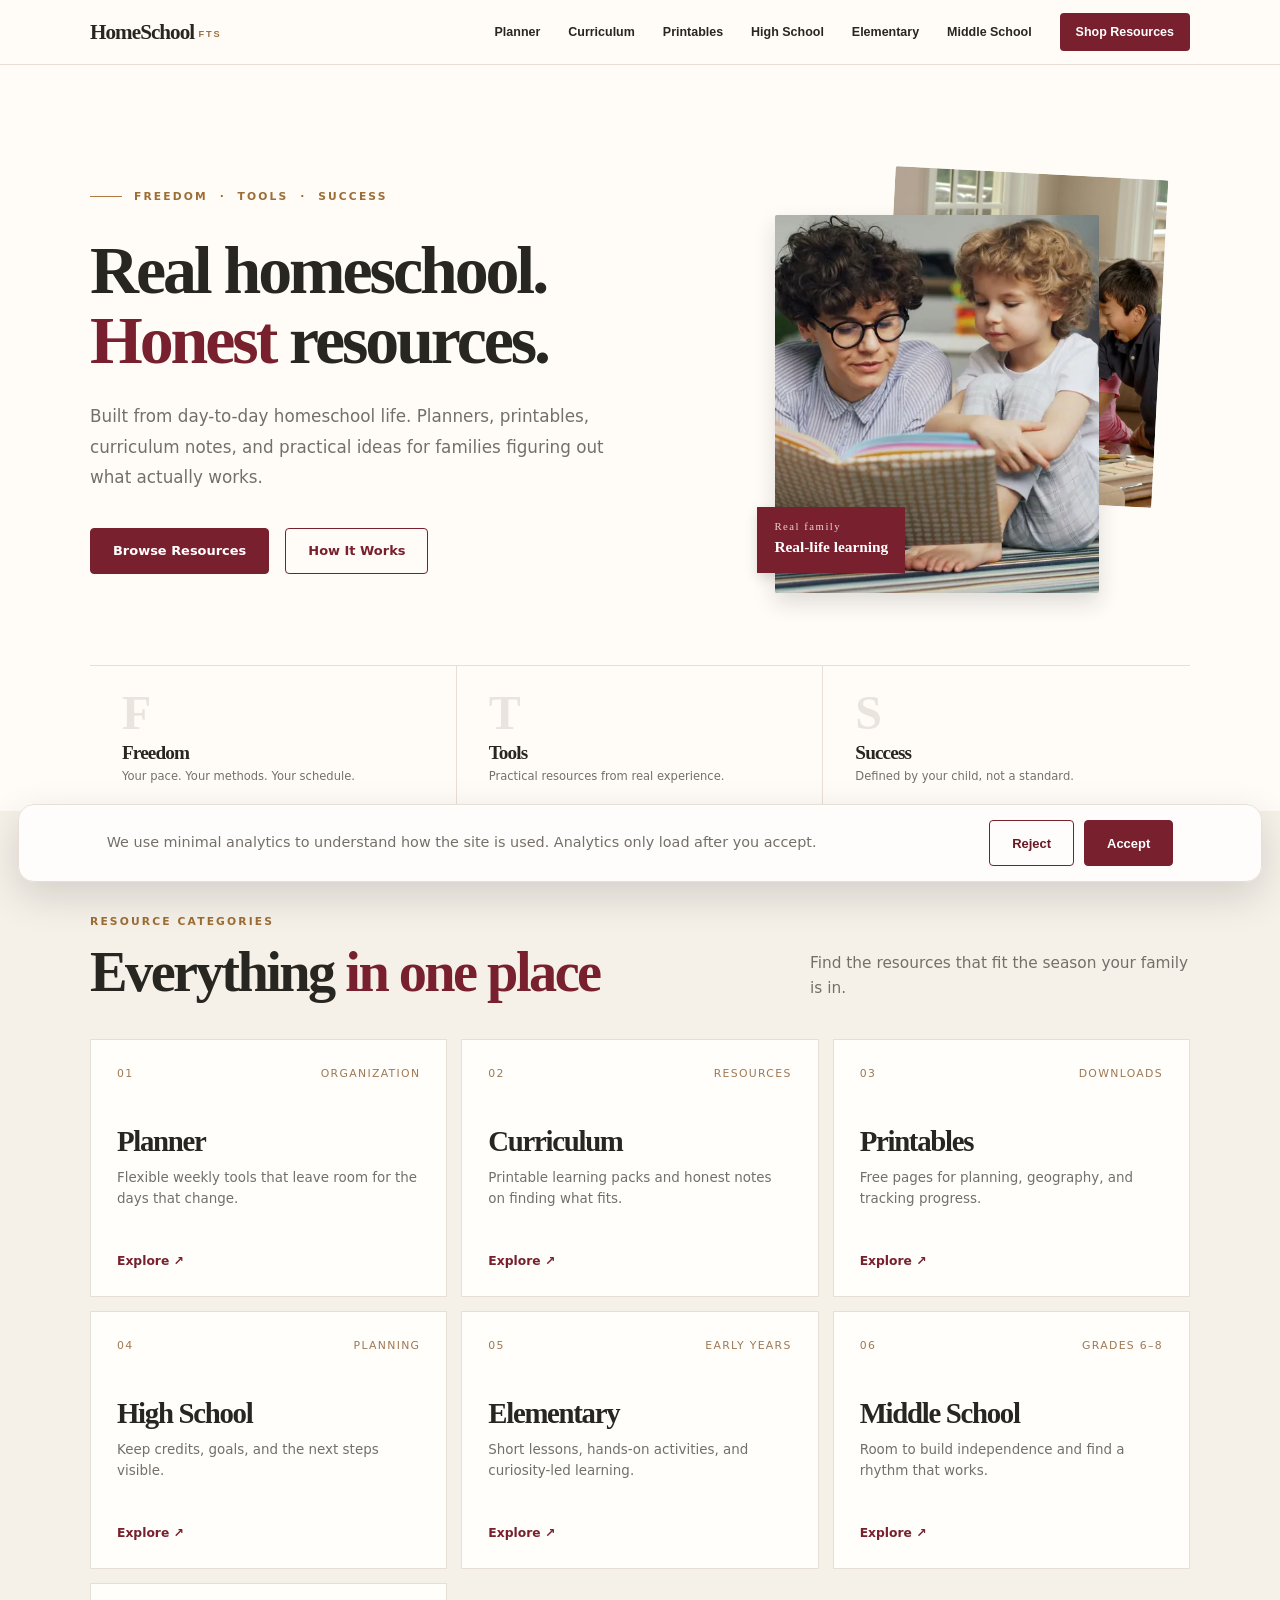
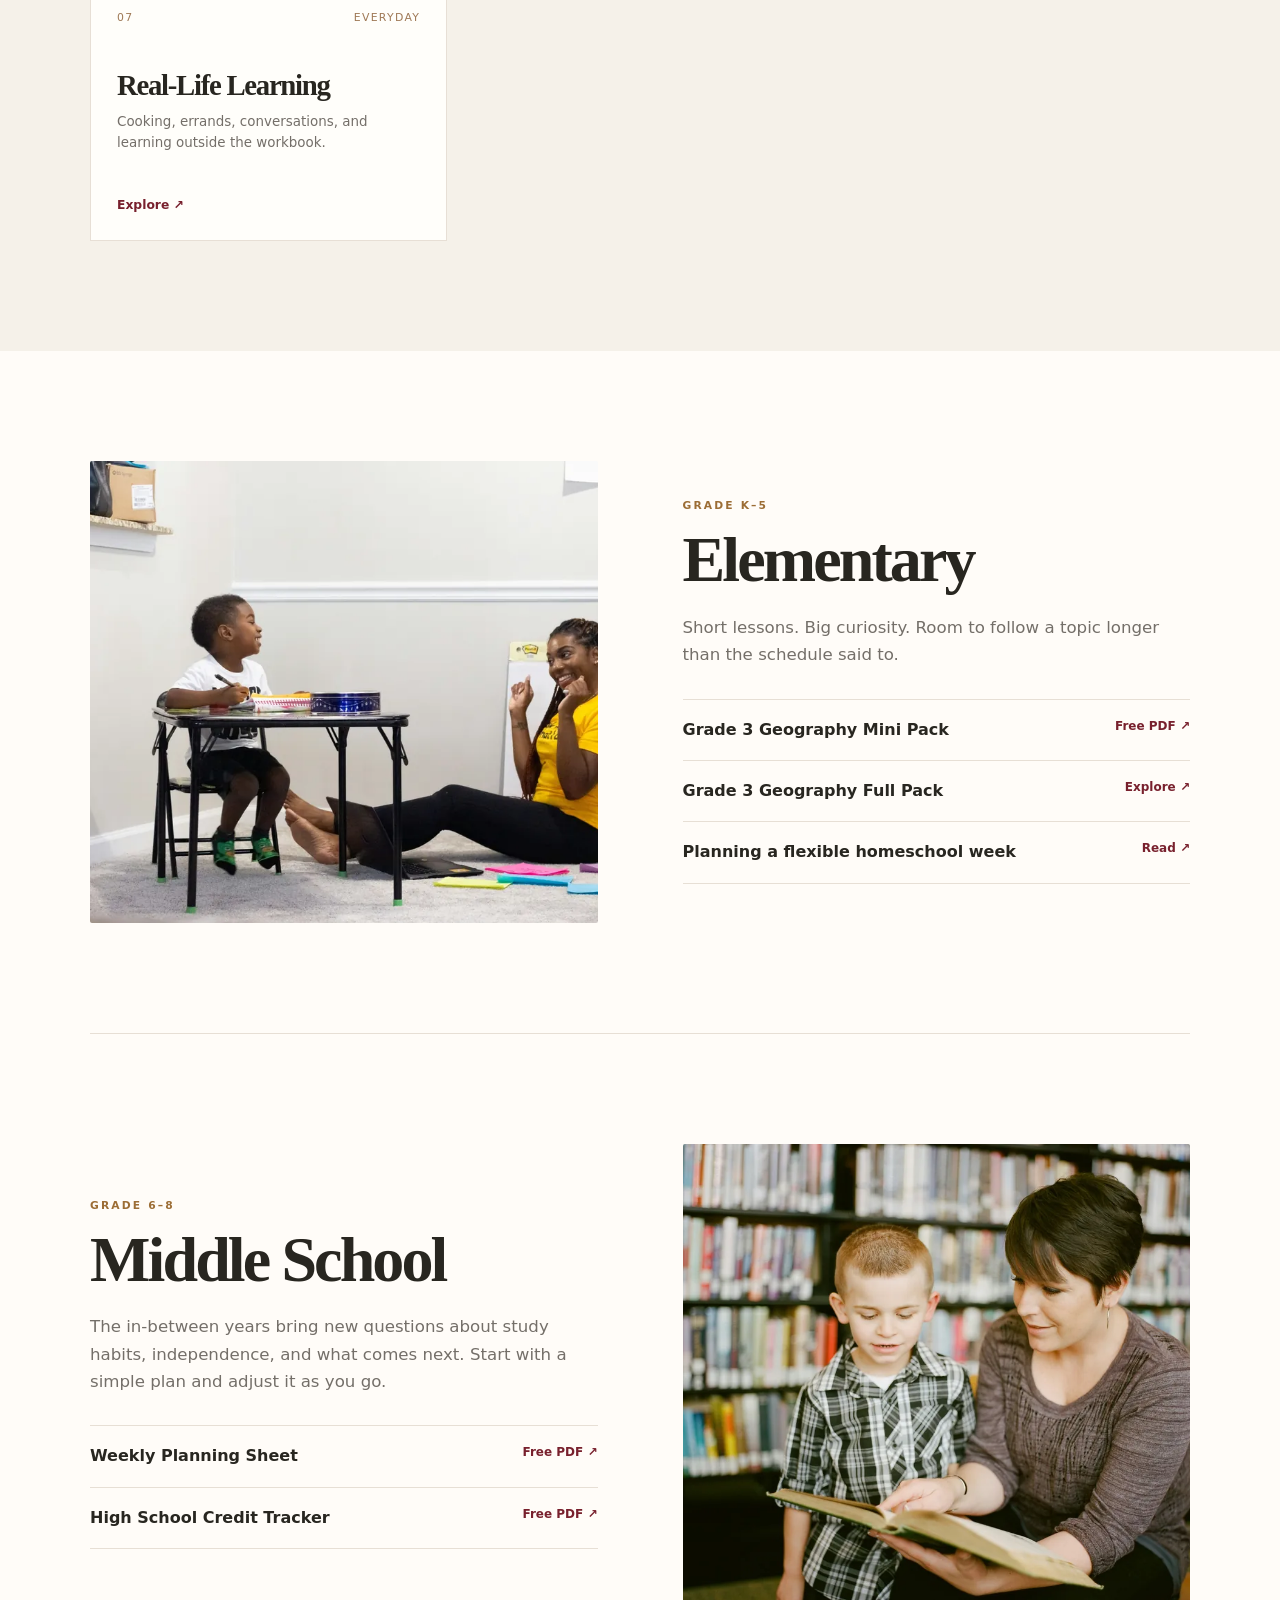
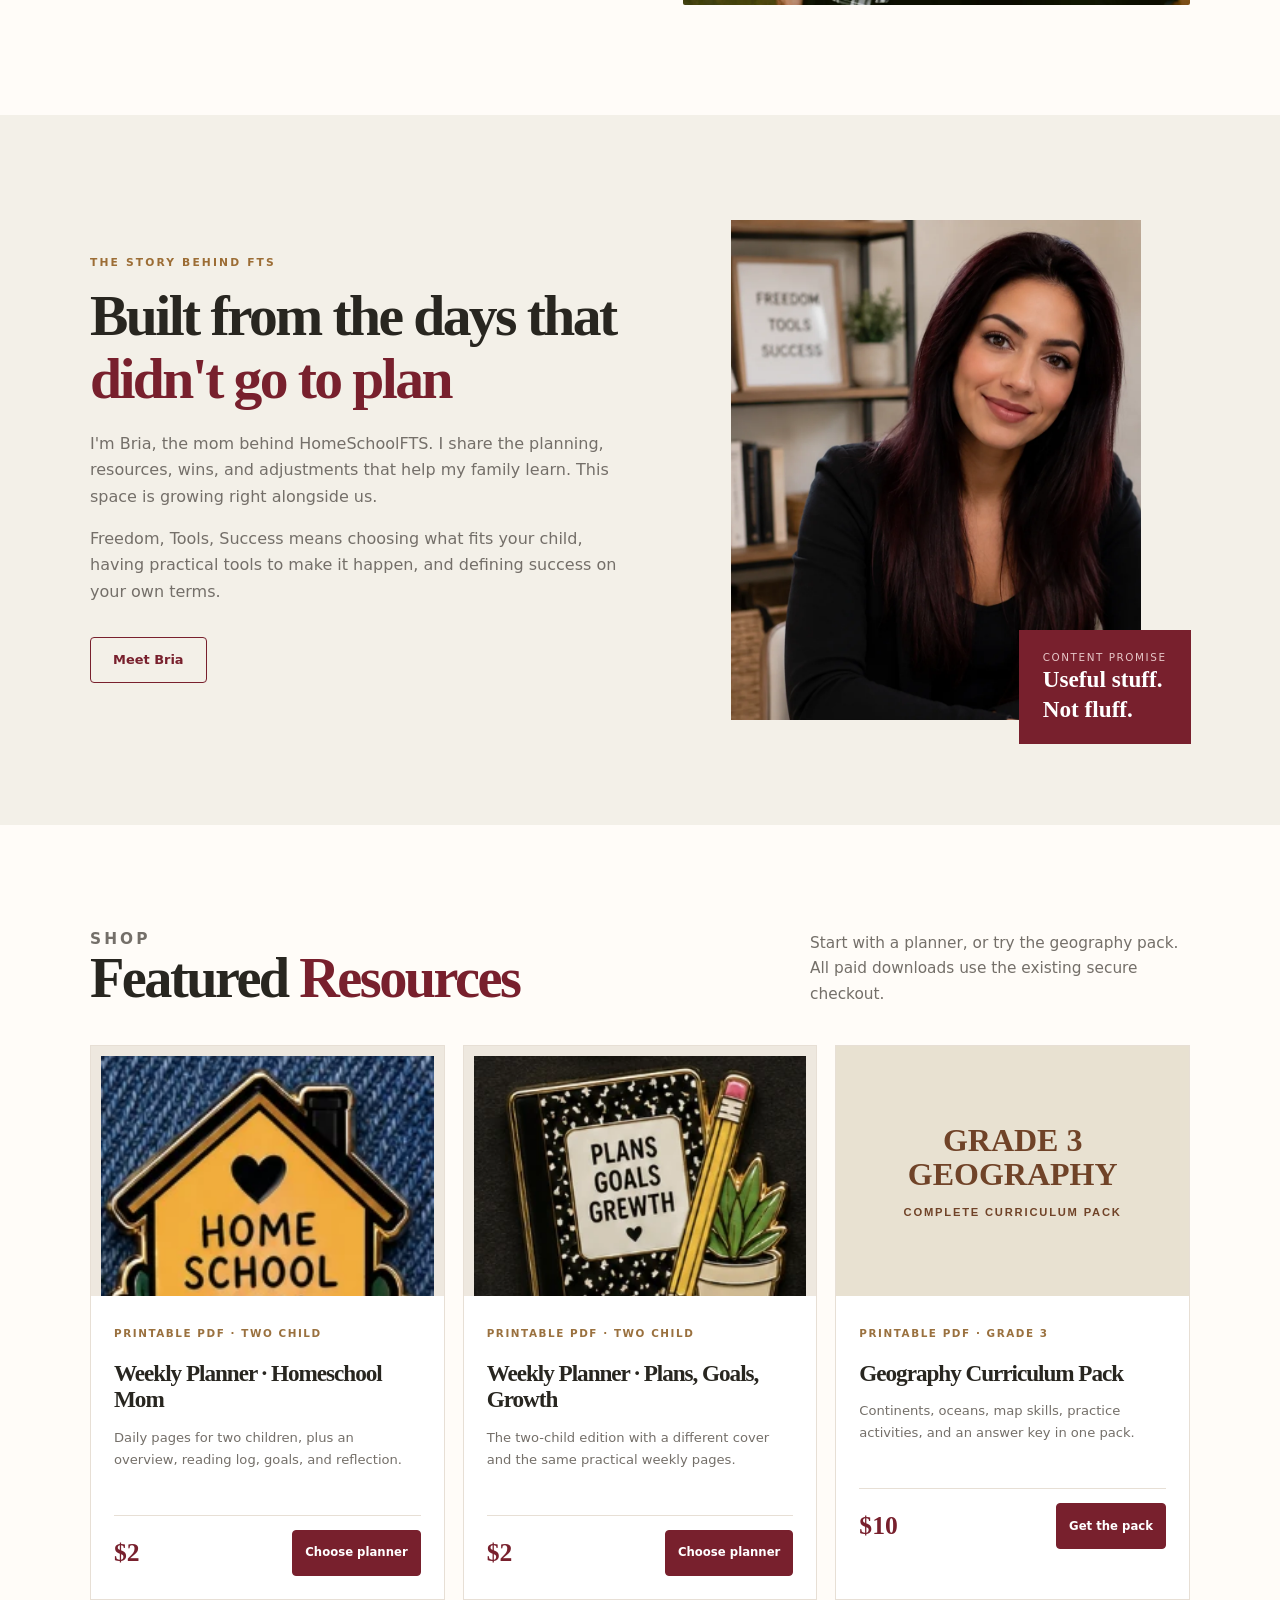
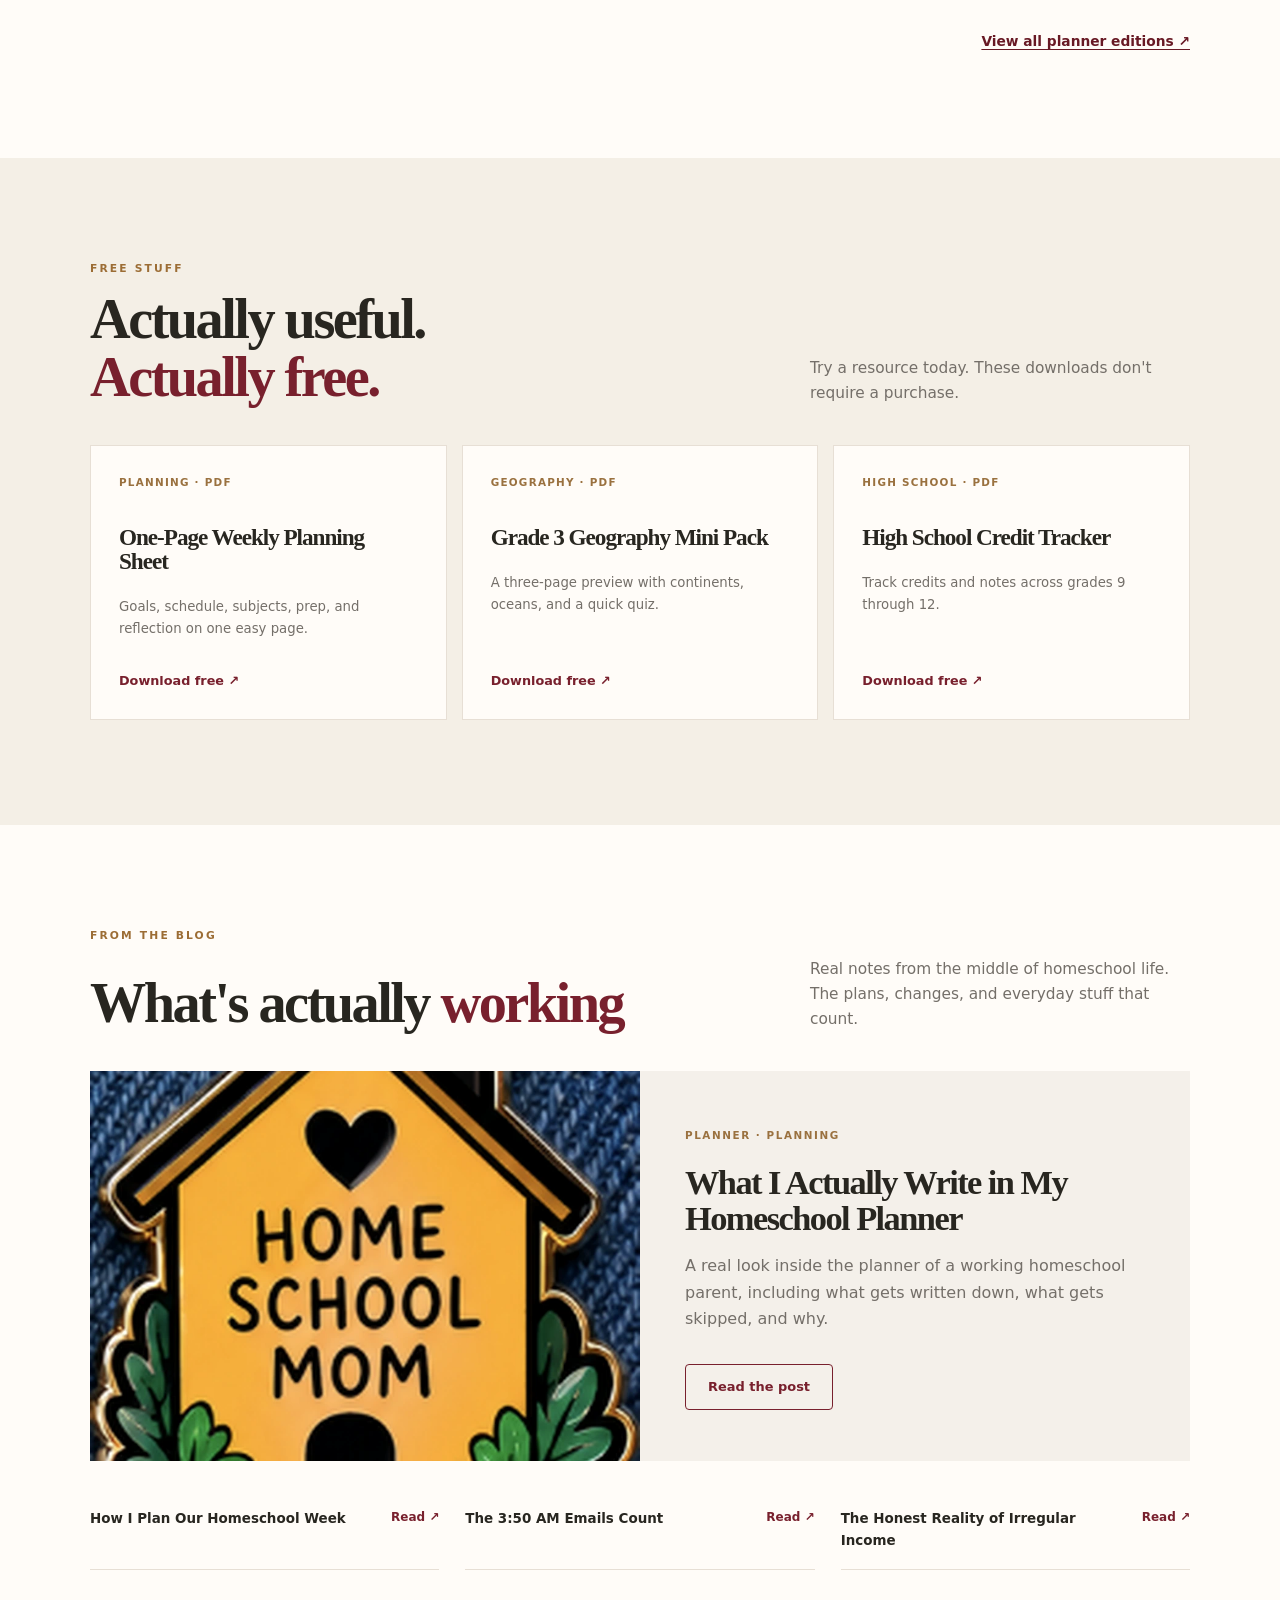
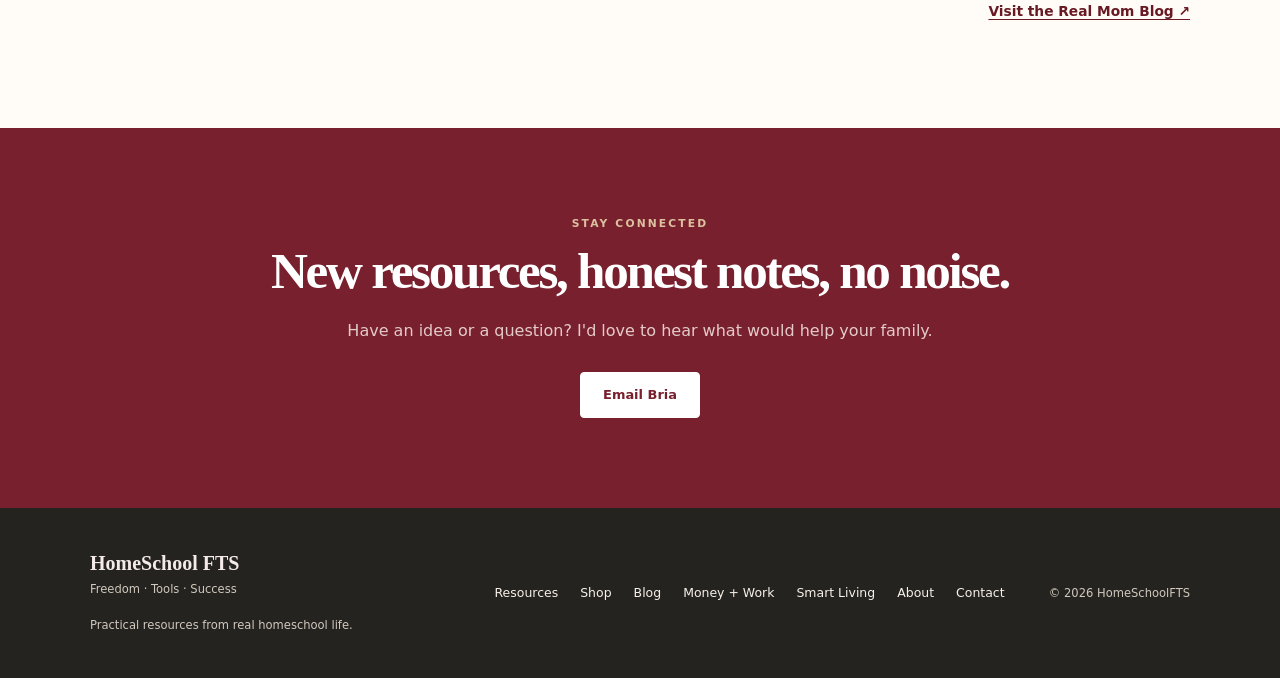
==== commit 6555fd0f: "Keep existing site topics discoverable in footer" ====
--- a/index.html
+++ b/index.html
@@ -5,7 +5,7 @@
   <meta name="viewport" content="width=device-width, initial-scale=1">
   <meta name="description" content="Homeschool FTS helps families build flexible, practical education around Freedom, Tools, and Success.">
   <link rel="canonical" href="https://homeschoolfts.com/">
-  <meta name="theme-color" content="#152b26">
+  <meta name="theme-color" content="#78202d">
 
   <meta property="og:site_name" content="Homeschool FTS">
   <meta property="og:title" content="Homeschool FTS | Freedom. Tools. Success.">
@@ -109,7 +109,7 @@
   </section>
   <section class="contact-band" id="contact"><div class="container"><p class="eyebrow">Stay Connected</p><h2>New resources, honest notes, no noise.</h2><p>Have an idea or a question? I'd love to hear what would help your family.</p><a class="button" href="mailto:BriaS@HomeSchoolFTS.com">Email Bria</a></div></section>
 </main>
-<footer class="footer"><div class="container footer-inner"><div><strong>HomeSchool FTS</strong><span>Freedom · Tools · Success</span><p>Practical resources from real homeschool life.</p></div><nav aria-label="Footer navigation"><a href="#categories">Resources</a><a href="/shop.html">Shop</a><a href="/blog/">Blog</a><a href="/about.html">About</a><a href="mailto:BriaS@HomeSchoolFTS.com">Contact</a></nav><small>© 2026 HomeSchoolFTS</small></div></footer>
+<footer class="footer"><div class="container footer-inner"><div><strong>HomeSchool FTS</strong><span>Freedom · Tools · Success</span><p>Practical resources from real homeschool life.</p></div><nav aria-label="Footer navigation"><a href="#categories">Resources</a><a href="/shop.html">Shop</a><a href="/blog/">Blog</a><a href="/money-work/the-honest-reality-of-irregular-income.html">Money + Work</a><a href="/smart-living/digital-planning-setup-household.html">Smart Living</a><a href="/about.html">About</a><a href="mailto:BriaS@HomeSchoolFTS.com">Contact</a></nav><small>© 2026 HomeSchoolFTS</small></div></footer>
   <script type="application/ld+json">
   {
     "@context": "https://schema.org",
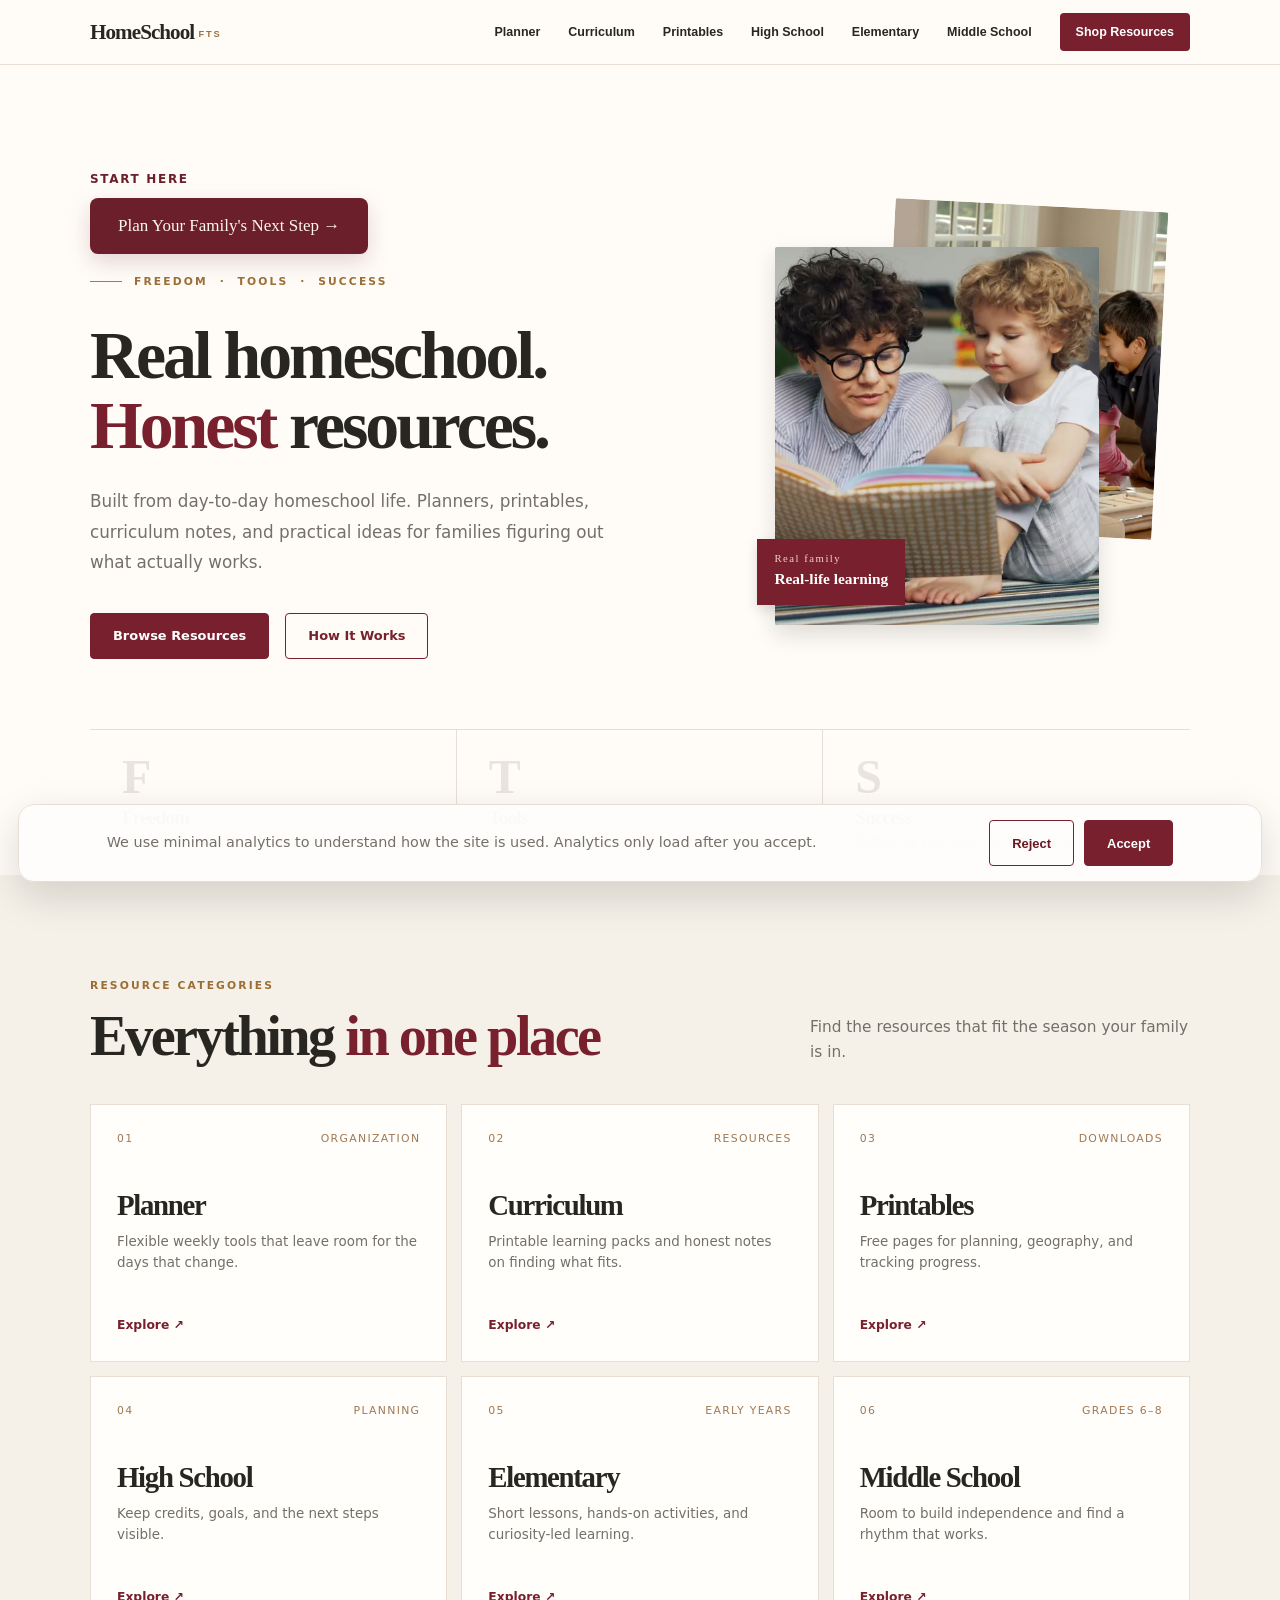
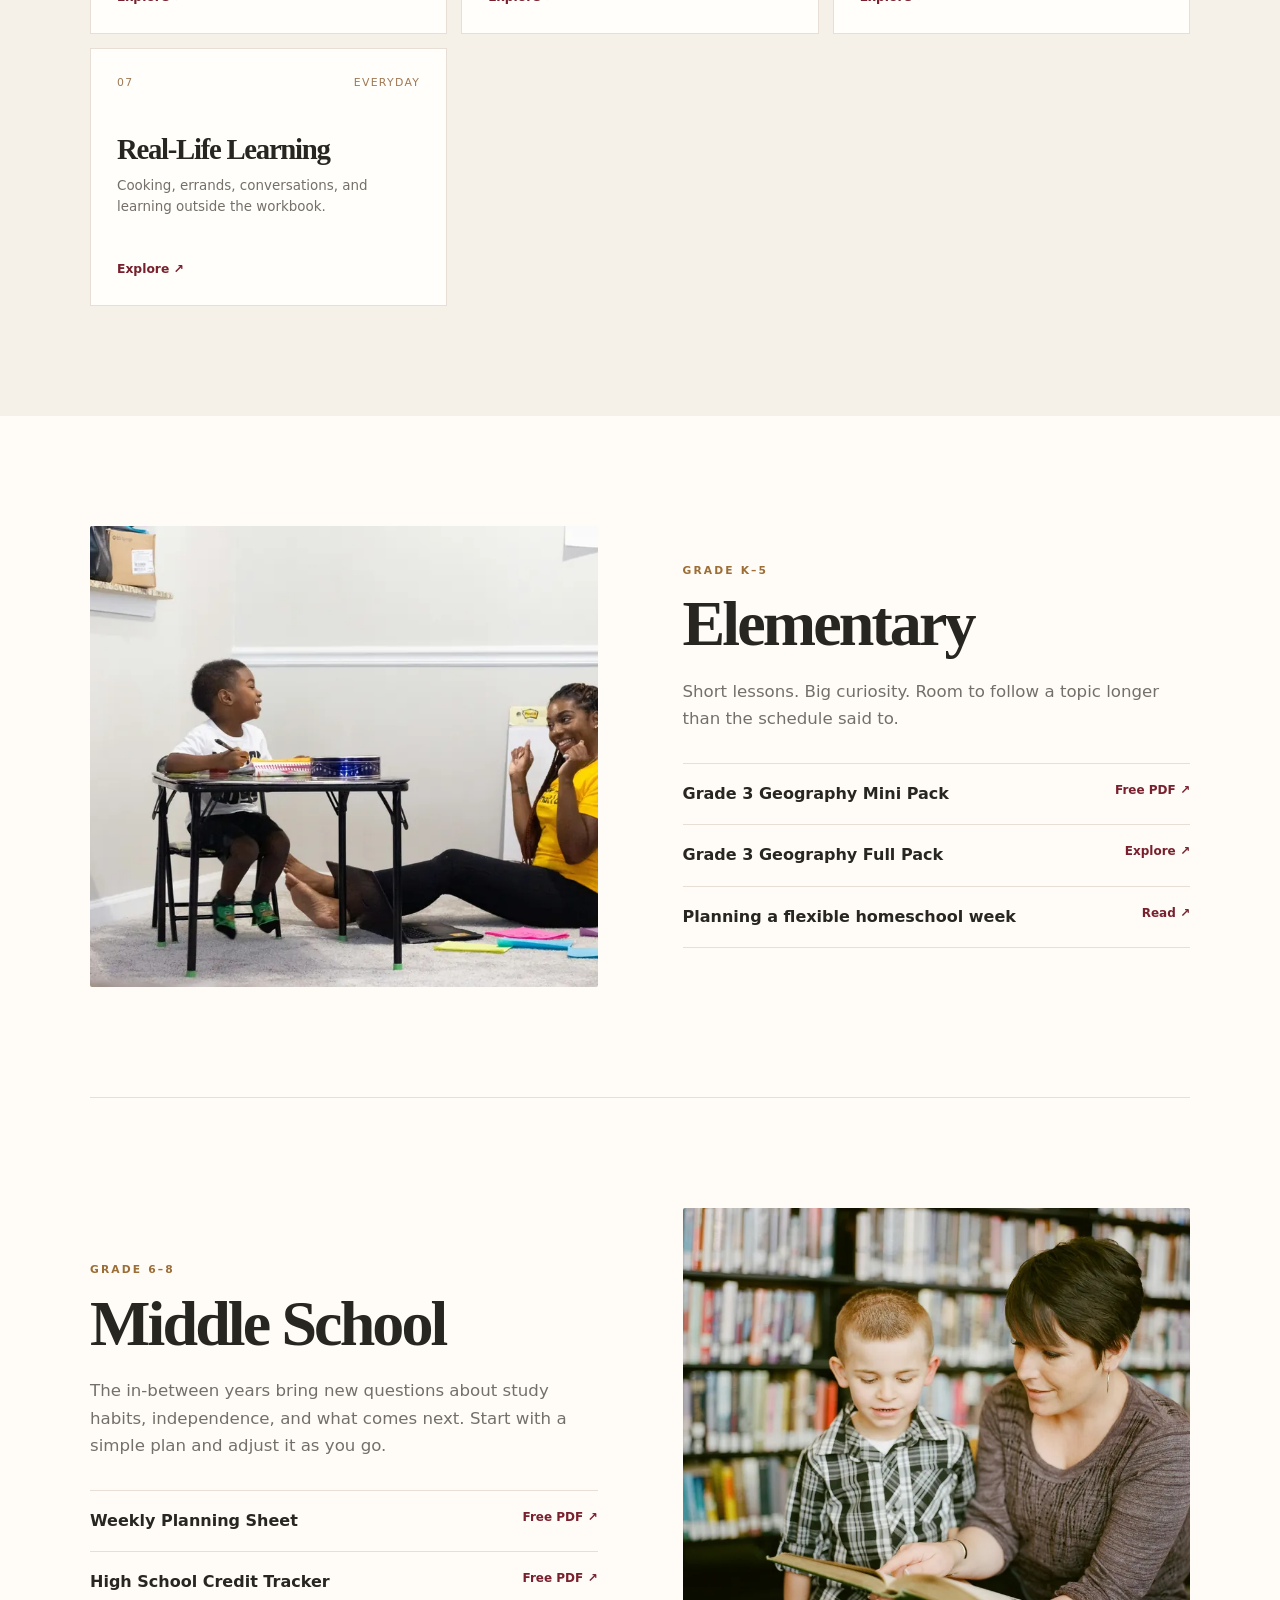
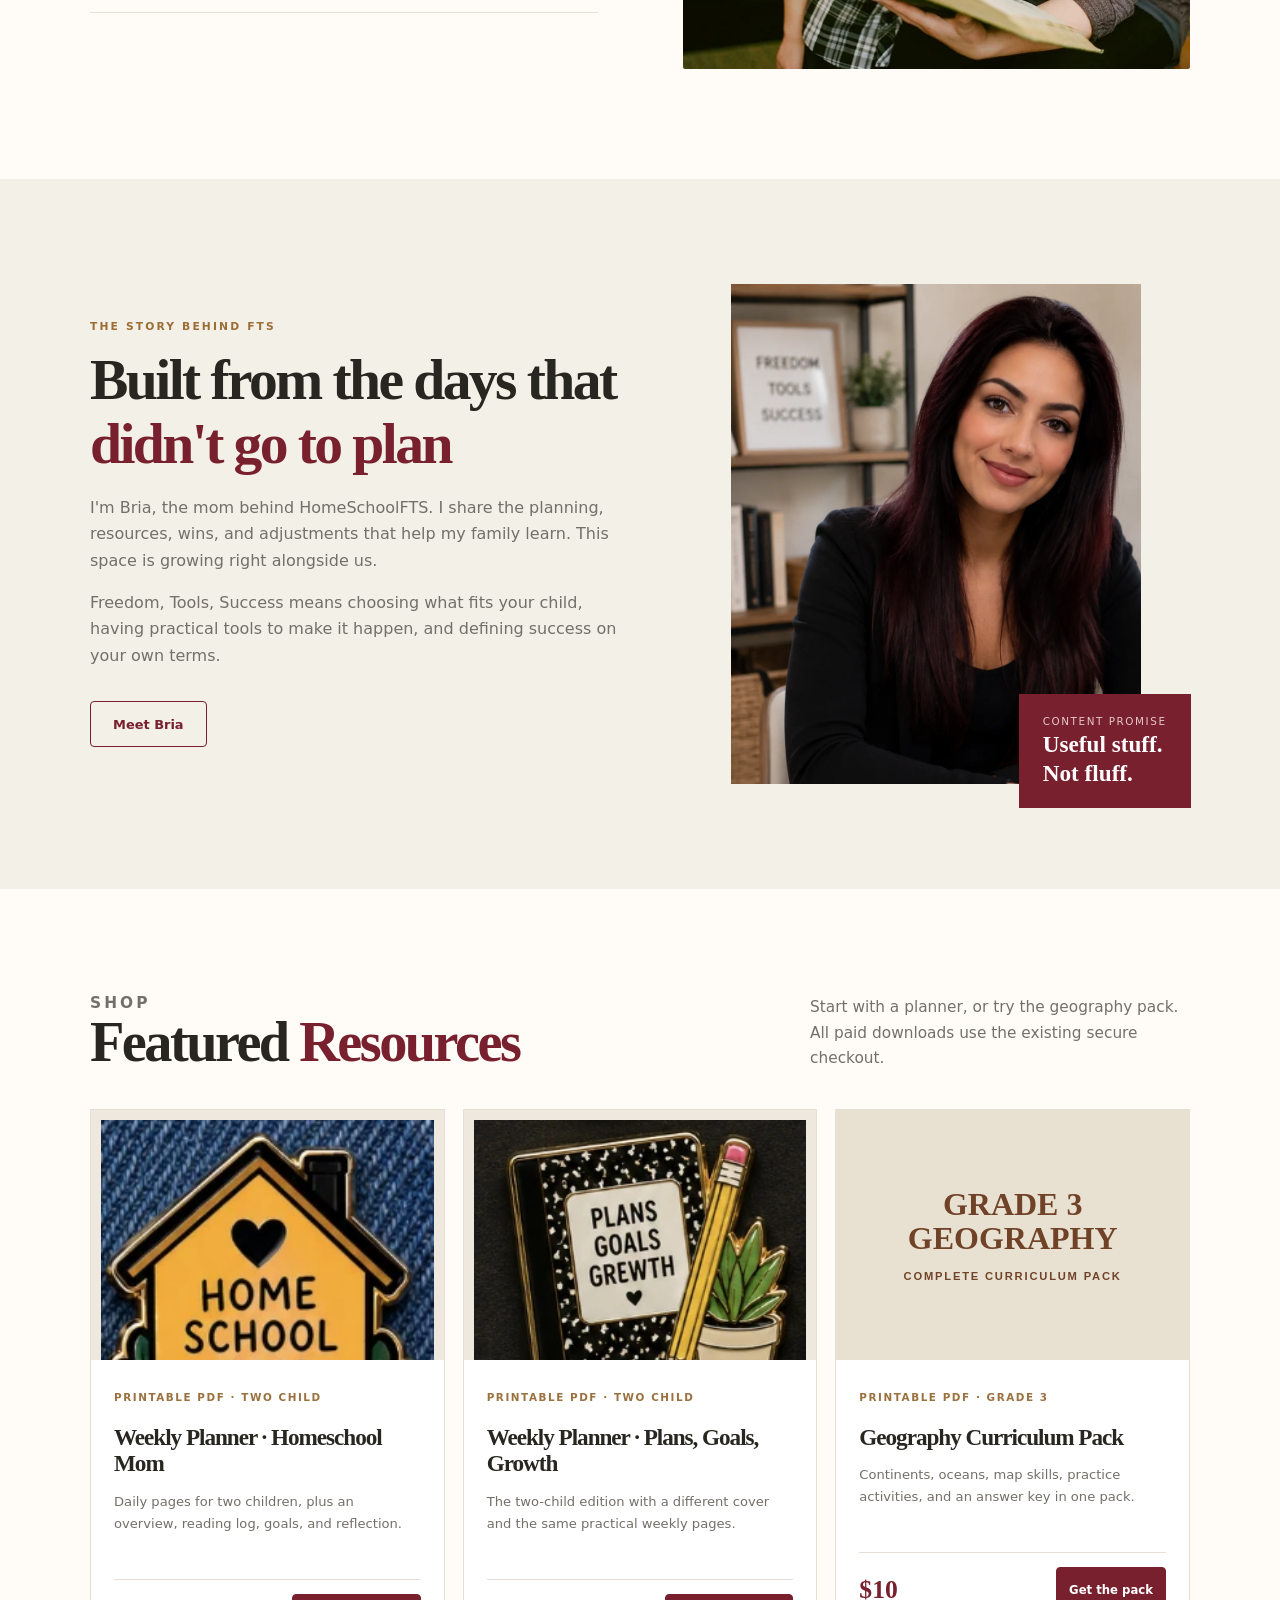
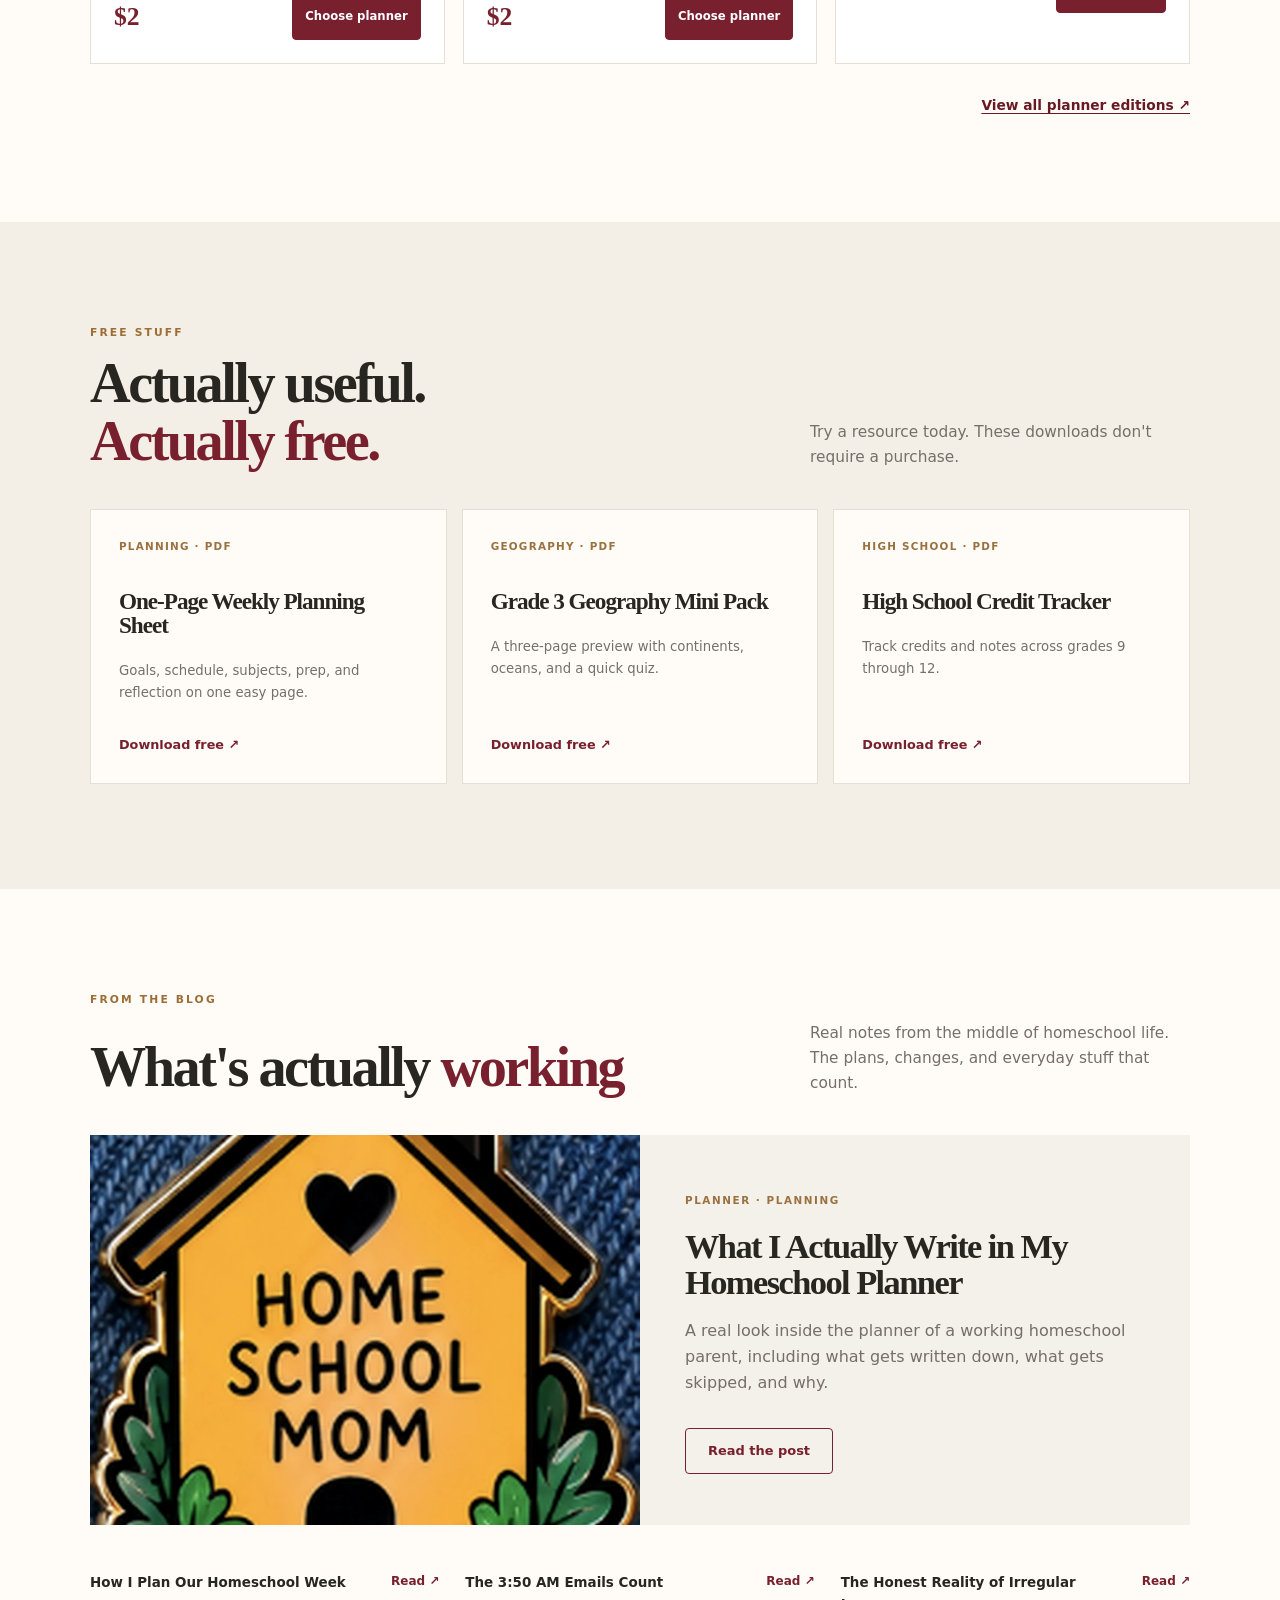
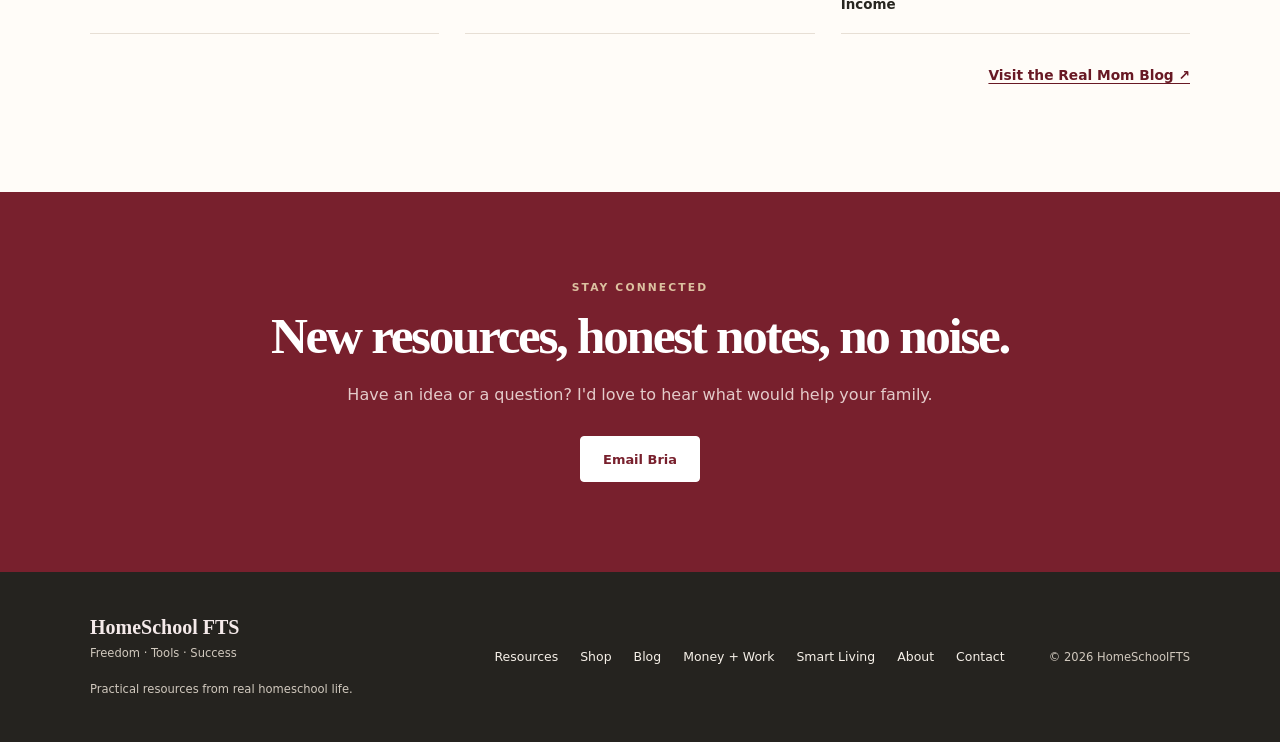
==== commit 49df6897: "Add prominent Start Here CTA to homepage hero" ====
--- a/index.html
+++ b/index.html
@@ -44,6 +44,22 @@
 <main id="content">
   <section class="hero container" aria-labelledby="hero-title">
     <div class="hero-copy">
+      <div class="start-here-callout" aria-label="Start here" style="margin-bottom: 22px;">
+        <p style="margin: 0 0 8px; color: #6b1f2a; font-size: 12px; font-weight: 700; letter-spacing: 0.14em; text-transform: uppercase;">Start Here</p>
+        <a href="https://website-hugger-05.lovable.app" target="_blank" rel="noopener noreferrer" style="
+          display: inline-block;
+          padding: 14px 28px;
+          background-color: #6b1f2a;
+          color: #fdf6ec;
+          font-family: Georgia, serif;
+          font-size: 17px;
+          border-radius: 8px;
+          text-decoration: none;
+          box-shadow: 0 8px 22px rgba(107, 31, 42, 0.18);
+        ">
+          Plan Your Family's Next Step →
+        </a>
+      </div>
       <p class="eyebrow">Freedom &nbsp;·&nbsp; Tools &nbsp;·&nbsp; Success</p>
       <h1 id="hero-title">Real homeschool.<br><em>Honest</em> resources.</h1>
       <p class="lead">Built from day-to-day homeschool life. Planners, printables, curriculum notes, and practical ideas for families figuring out what actually works.</p>
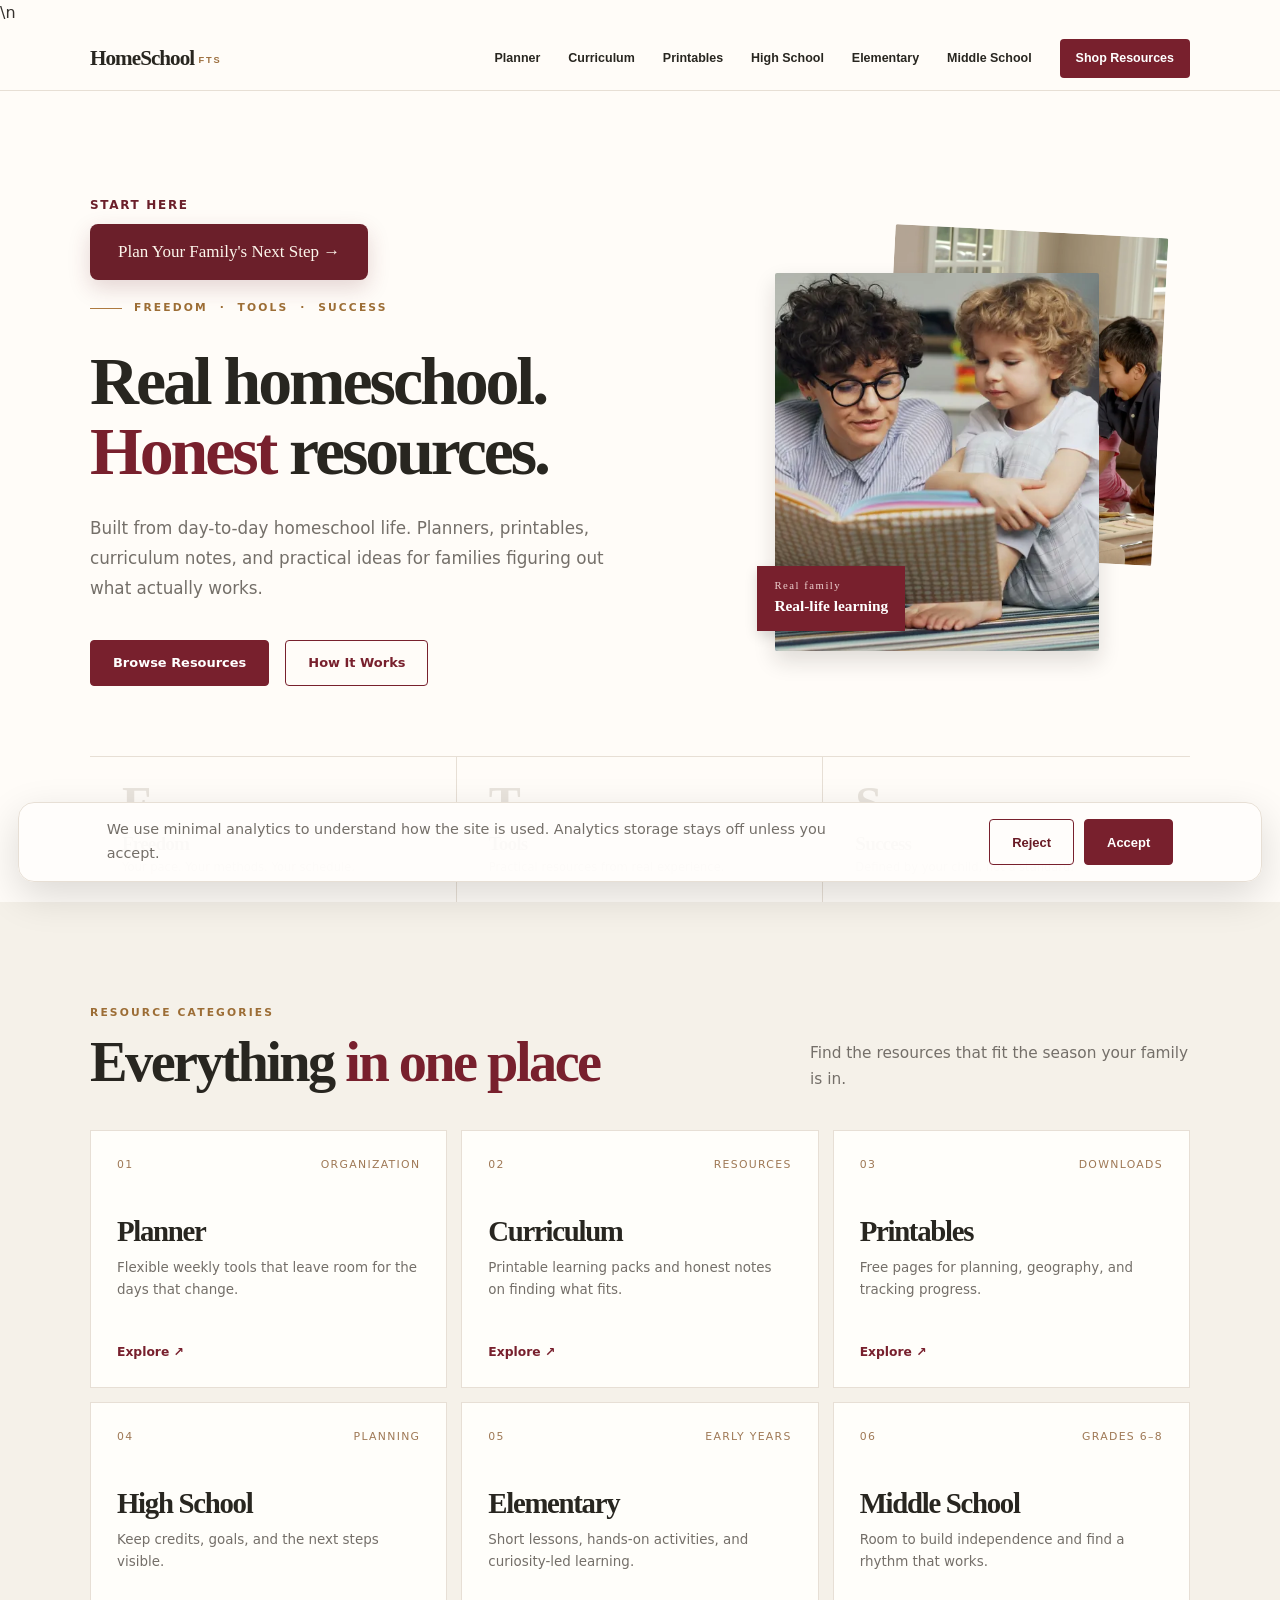
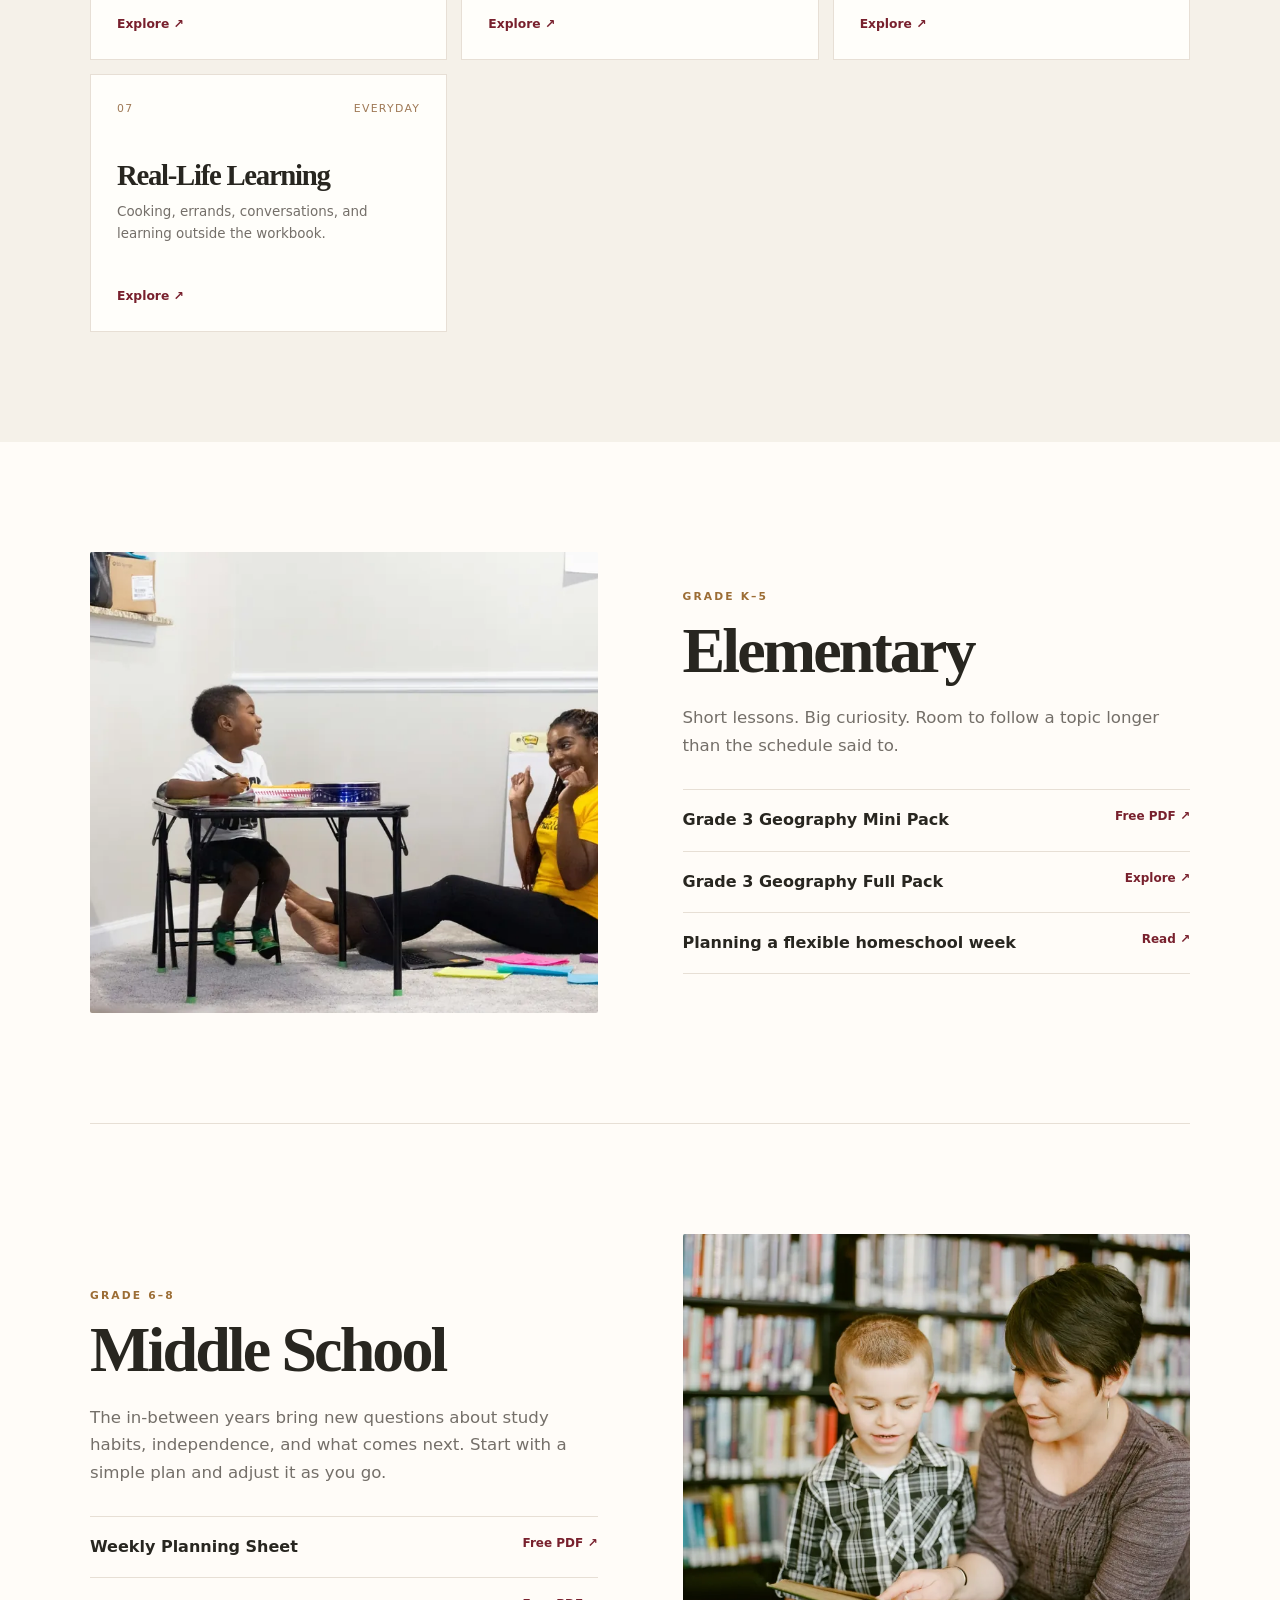
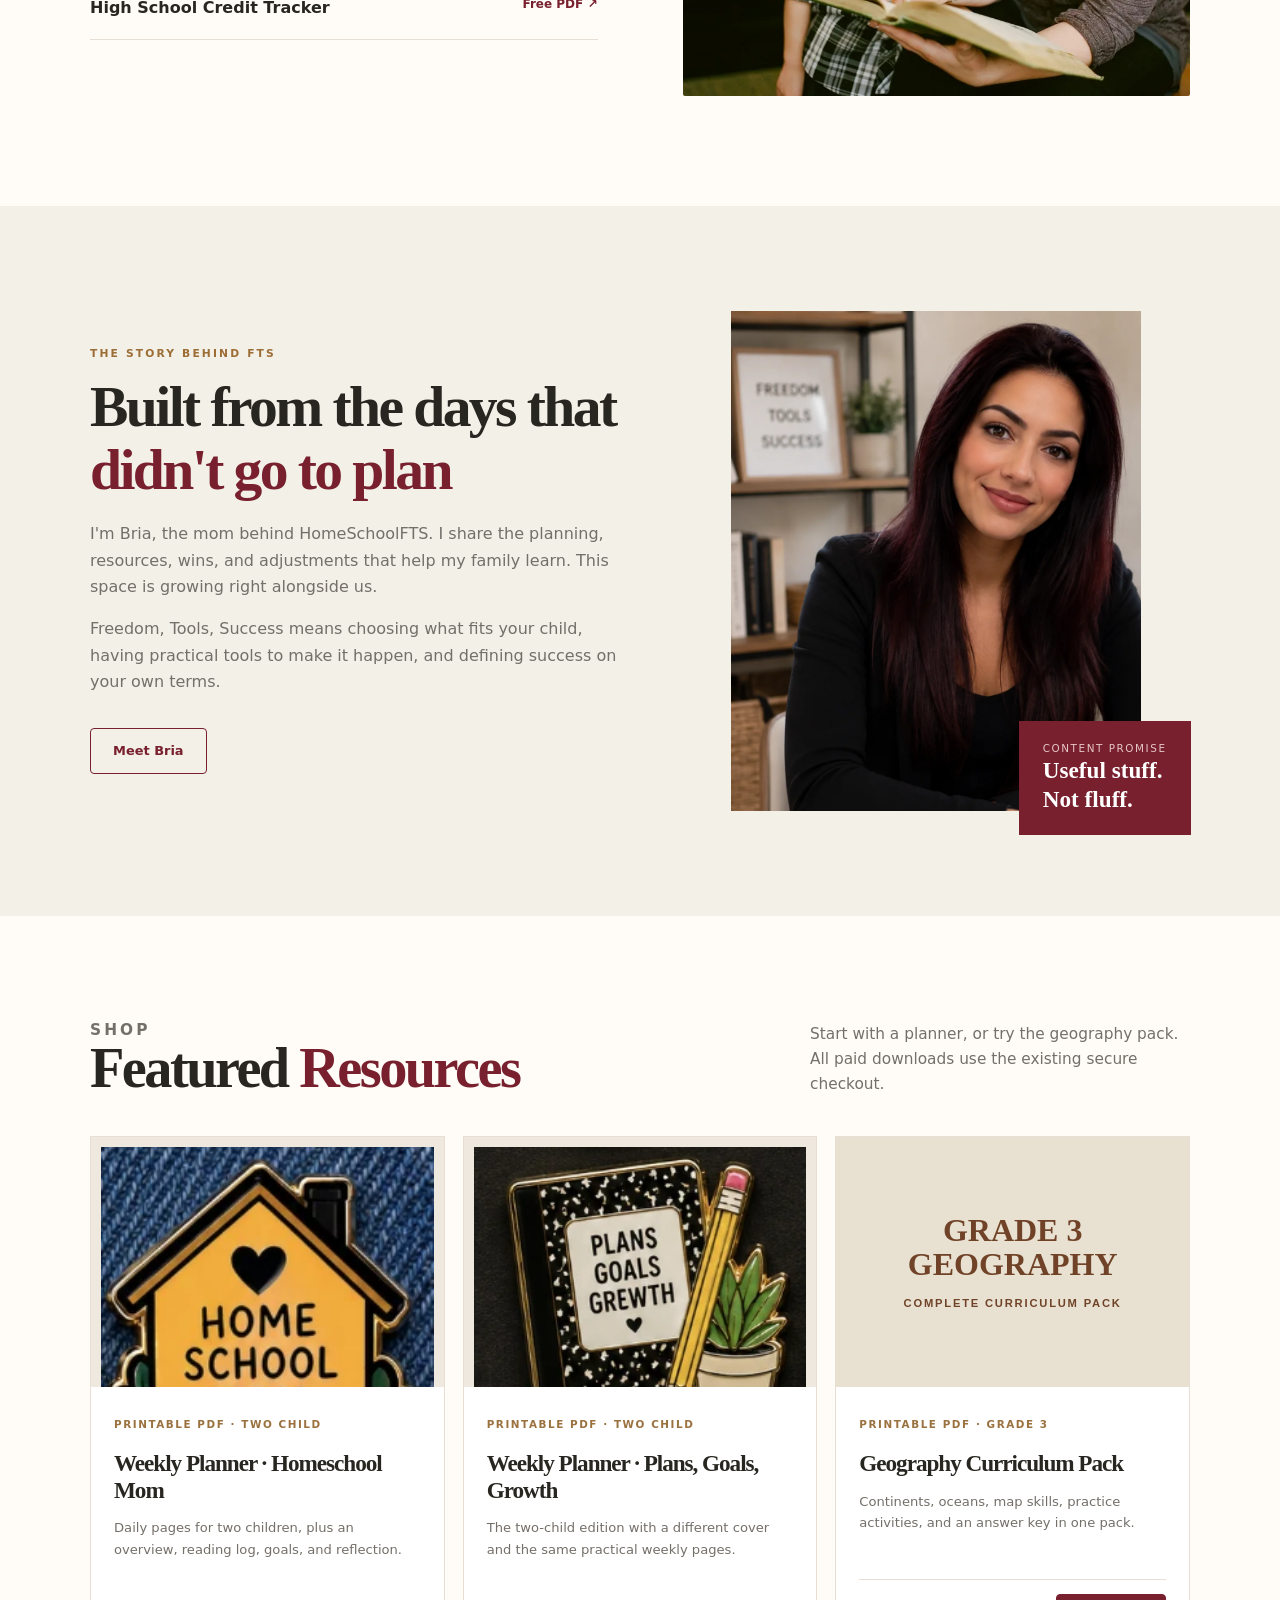
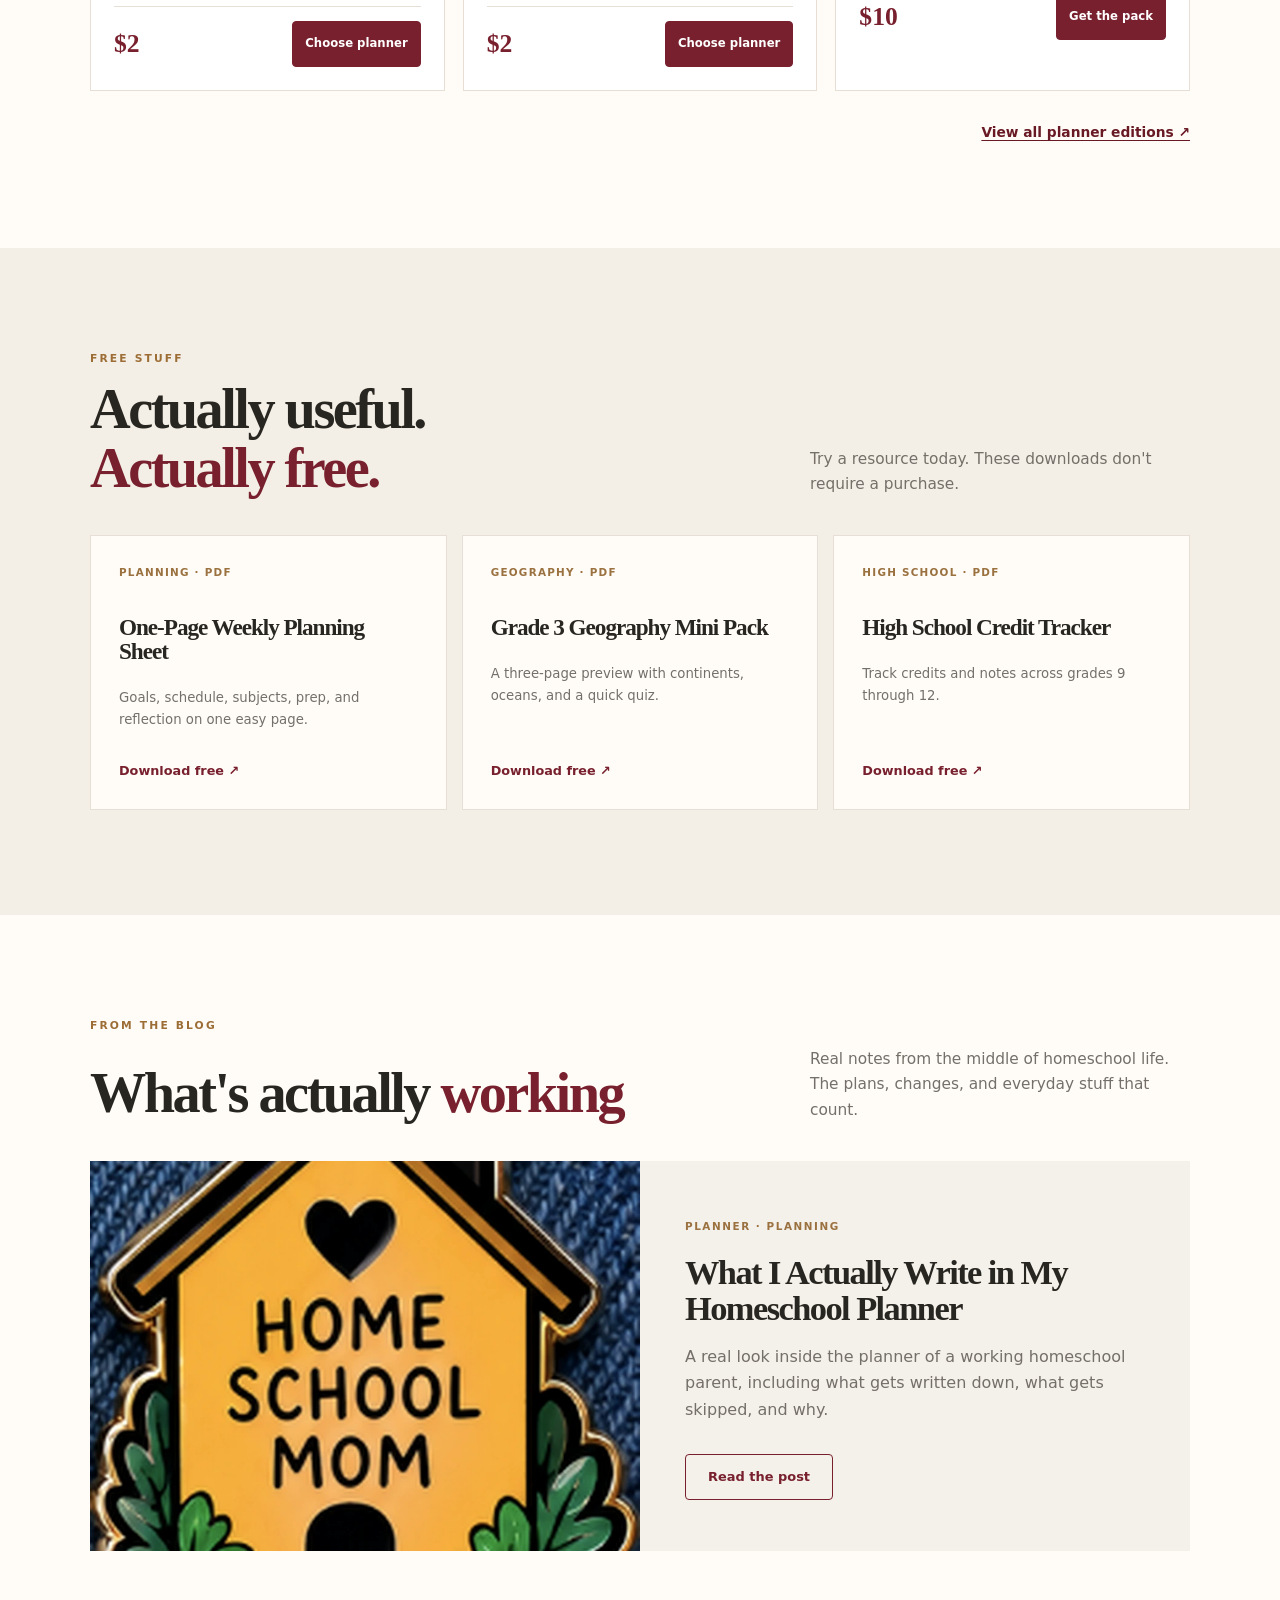
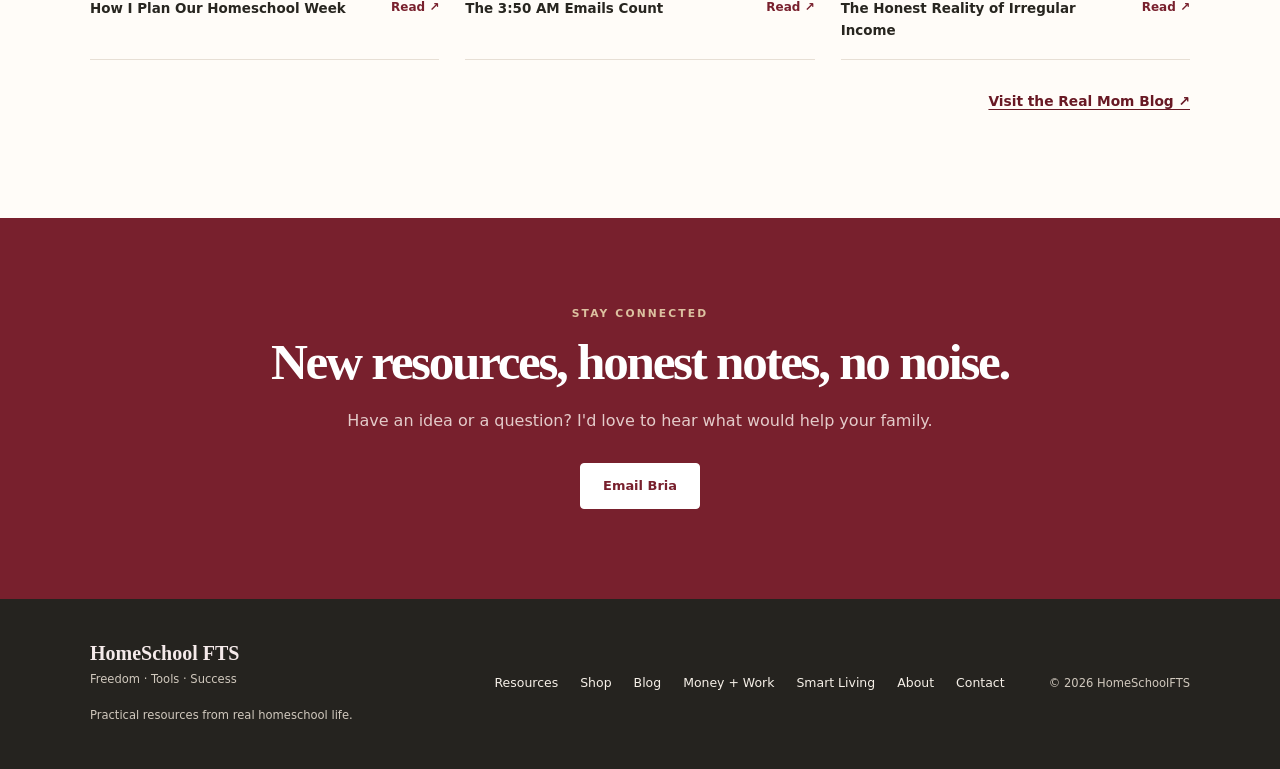
==== commit c2ac01b3: "Load Google Analytics consistently across site" ====
--- a/index.html
+++ b/index.html
@@ -26,7 +26,7 @@
   <link rel="stylesheet" href="/assets/css/style.css">
   <link rel="stylesheet" href="/assets/css/home.css">
   <title>Homeschool FTS | Freedom. Tools. Success.</title>
-</head>
+  <script defer src="/assets/js/analytics.js"></script>\n</head>
 <body>
   <a class="skip-link" href="#content">Skip to content</a>
 
@@ -138,7 +138,7 @@
 
   <div id="cookie-consent" class="cookie-consent" aria-live="polite" hidden>
     <div class="cookie-inner container">
-      <p>We use minimal analytics to understand how the site is used. Analytics only load after you accept.</p>
+      <p>We use minimal analytics to understand how the site is used. Analytics storage stays off unless you accept.</p>
       <div class="cookie-actions">
         <button id="cookie-reject" class="button button-secondary" type="button">Reject</button>
         <button id="cookie-accept" class="button" type="button">Accept</button>
@@ -161,34 +161,6 @@
           nav.classList.remove('is-open');
         }
       });
-
-      const id = 'G-YSH75MQR8G';
-      const key = 'homeschoolfts_analytics';
-      const banner = document.getElementById('cookie-consent');
-      const loadAnalytics = () => {
-        if (window.gtagLoaded) return;
-        const script = document.createElement('script');
-        script.src = `https://www.googletagmanager.com/gtag/js?id=${id}`;
-        script.async = true;
-        document.head.appendChild(script);
-        window.dataLayer = window.dataLayer || [];
-        window.gtag = (...args) => window.dataLayer.push(args);
-        window.gtag('js', new Date());
-        window.gtag('config', id, { anonymize_ip: true });
-        window.gtagLoaded = true;
-      };
-      const consent = localStorage.getItem(key);
-      if (consent === 'granted') loadAnalytics();
-      else if (consent !== 'denied') banner.hidden = false;
-      document.getElementById('cookie-accept').addEventListener('click', () => {
-        localStorage.setItem(key, 'granted');
-        loadAnalytics();
-        banner.hidden = true;
-      });
-      document.getElementById('cookie-reject').addEventListener('click', () => {
-        localStorage.setItem(key, 'denied');
-        banner.hidden = true;
-      });
     })();
   </script>
 </body>
